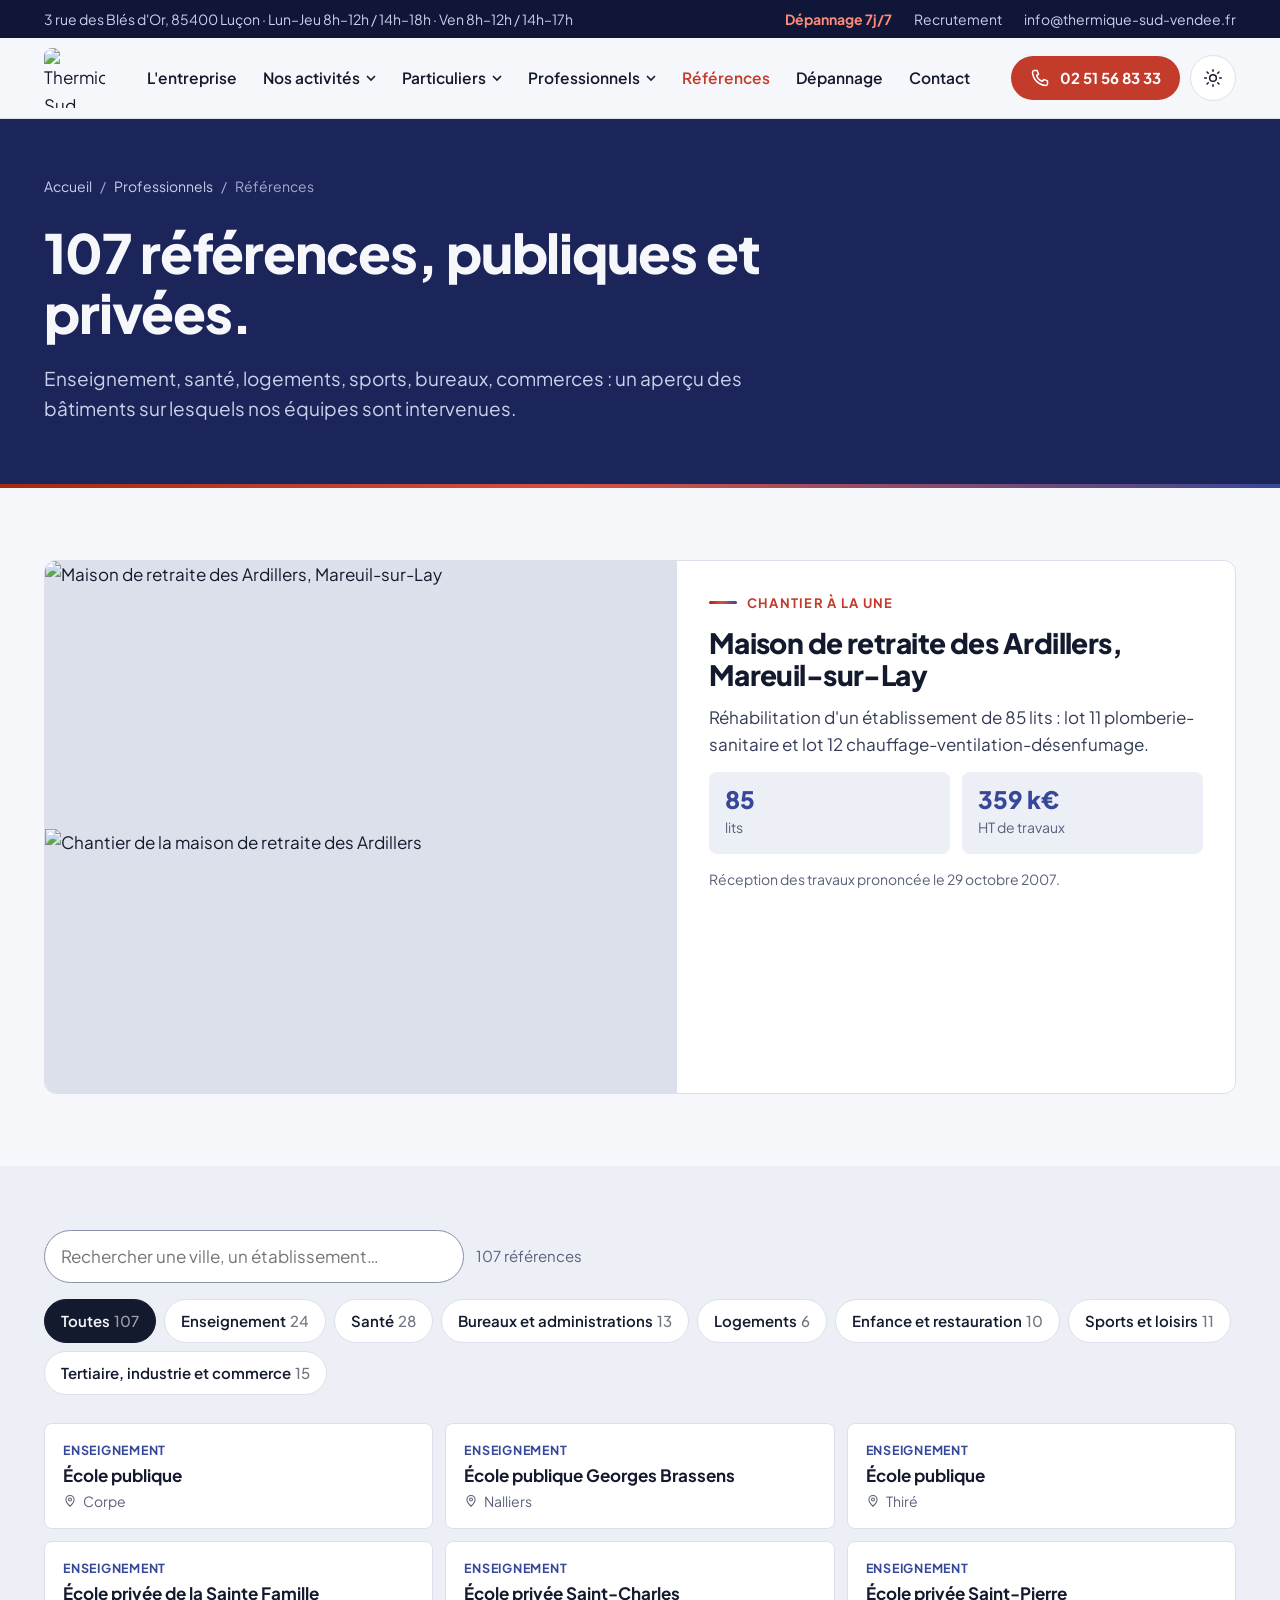
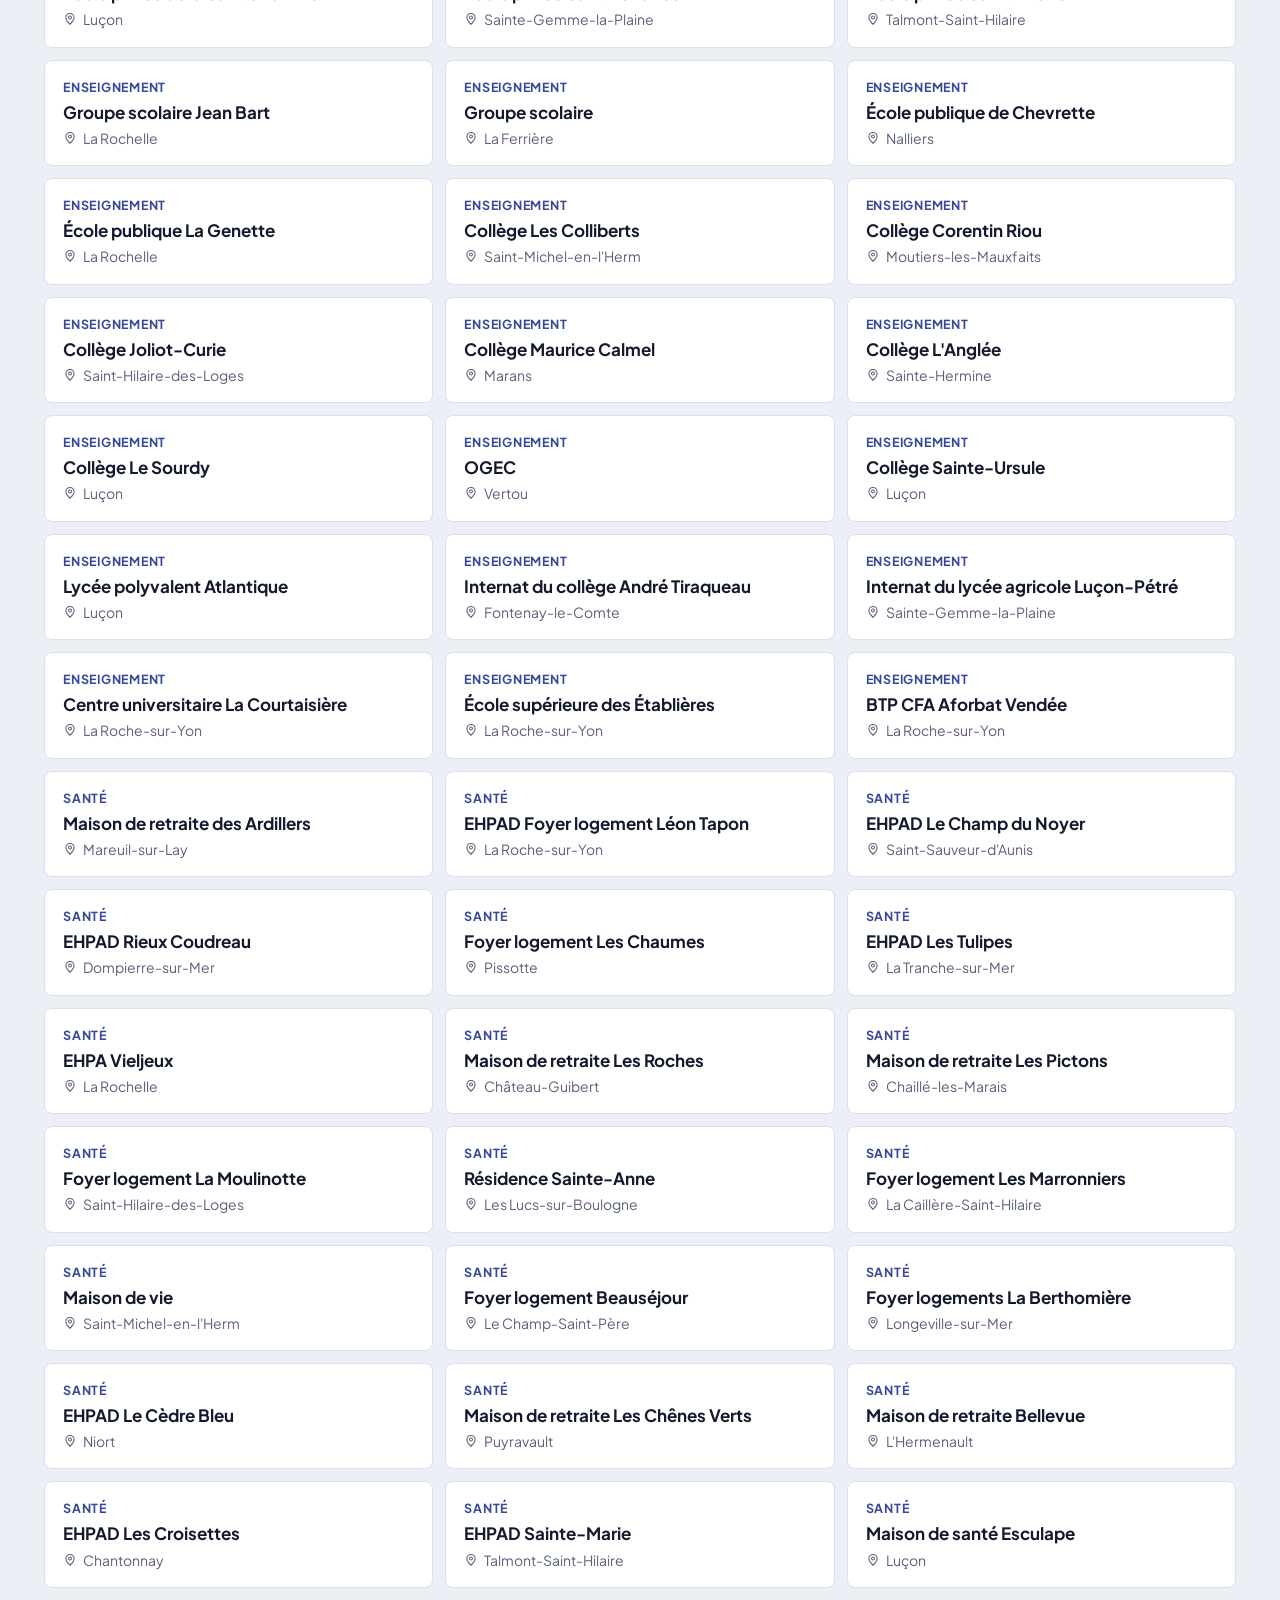
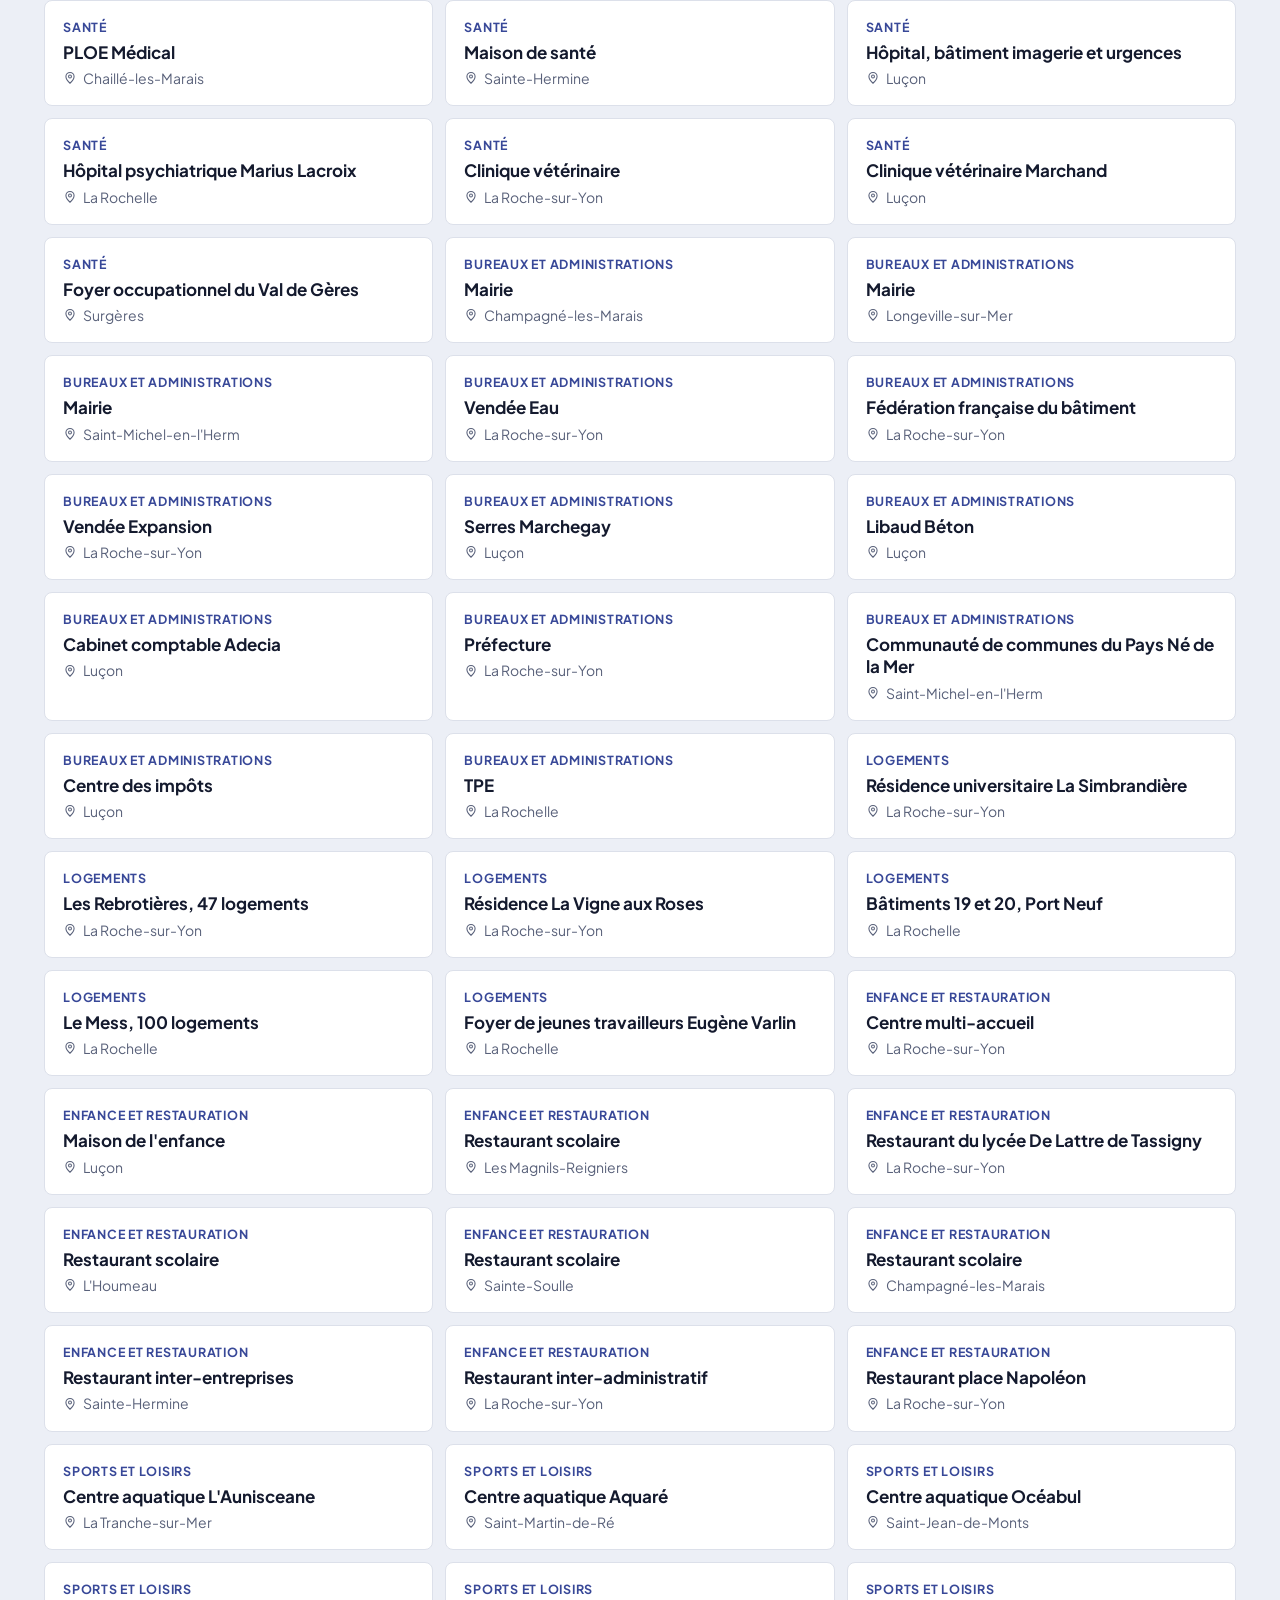
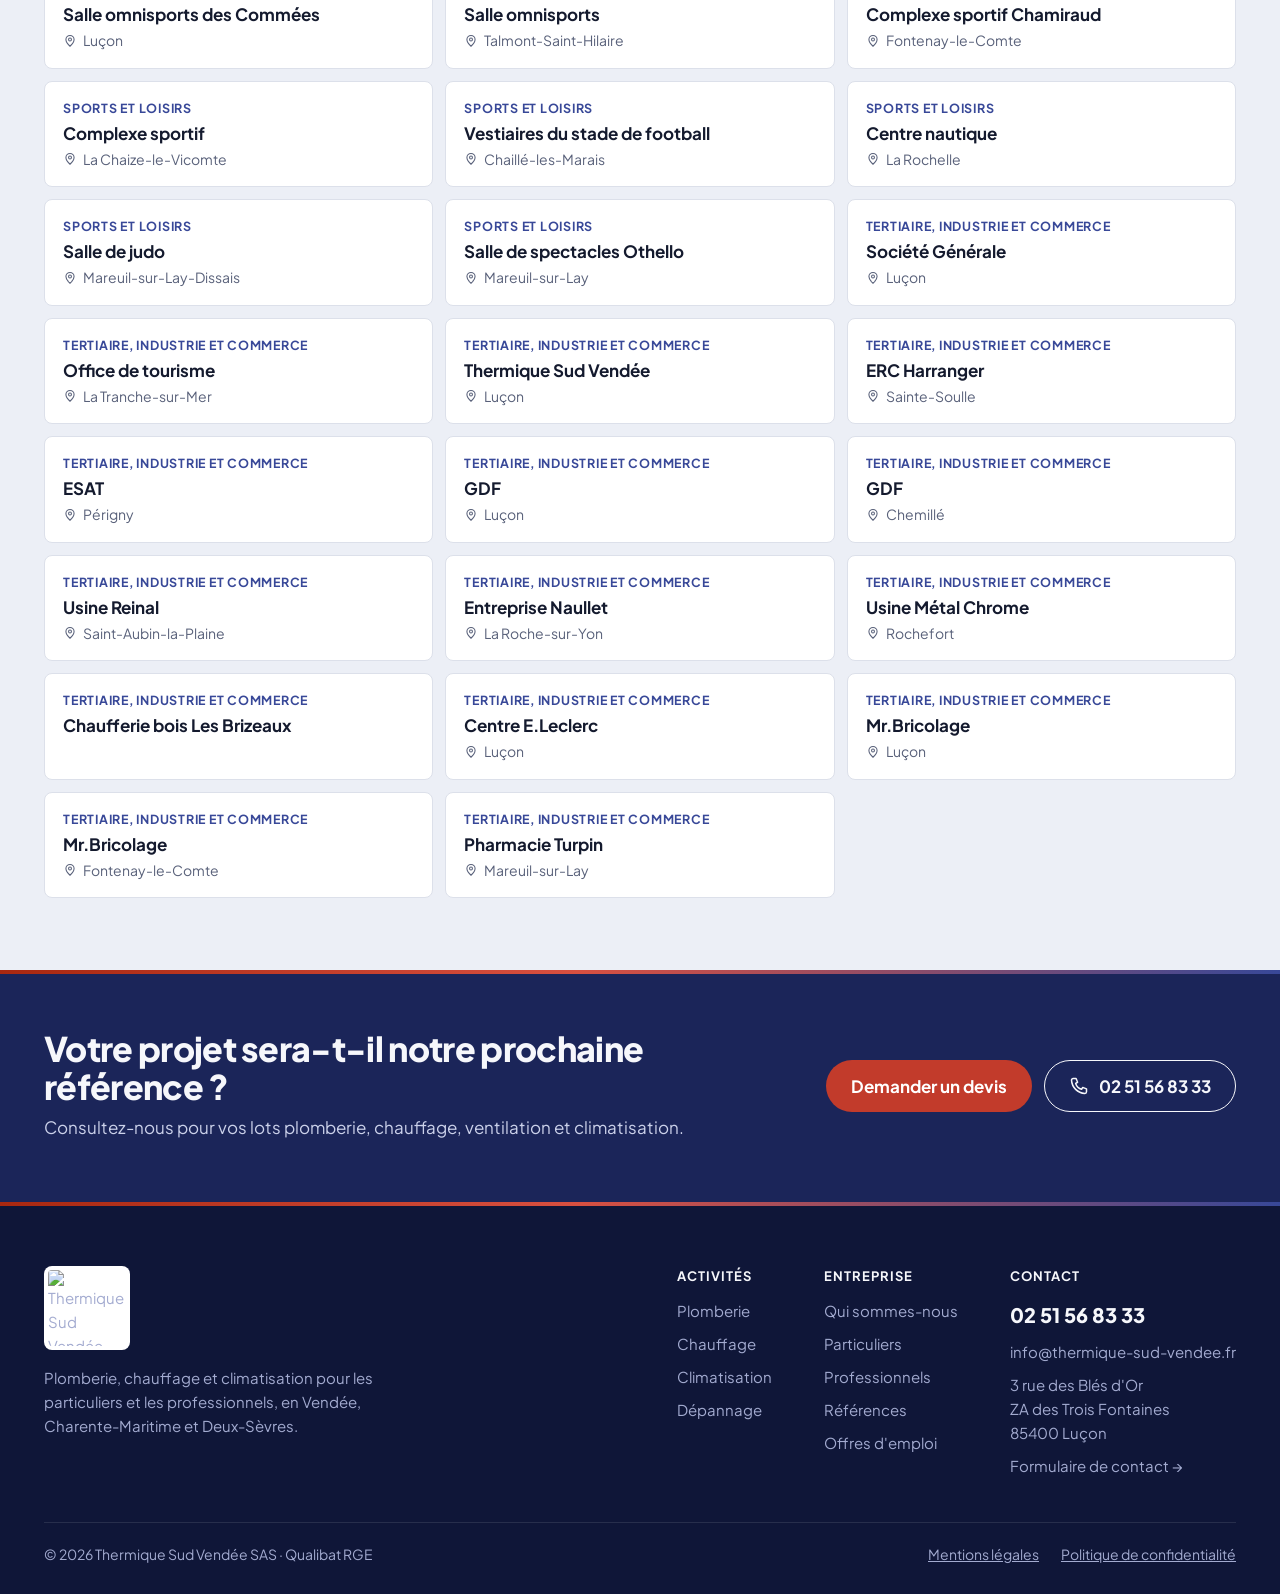
==== references.html @ 359ad55a "Site Thermique Sud Vendée : première version Co-Authored-By: Claude Opus 5.5 <noreply@anthropic.com>" ====
<!doctype html>
<html lang="fr">
<head>
<meta charset="utf-8">
<meta name="viewport" content="width=device-width, initial-scale=1">
<title>Nos références | Thermique Sud Vendée</title>
<meta name="description" content="107 références de Thermique Sud Vendée : écoles, EHPAD, centres aquatiques, logements, bureaux et commerces en Vendée et Charente-Maritime.">
<meta property="og:title" content="Nos références | Thermique Sud Vendée">
<meta property="og:description" content="107 références de Thermique Sud Vendée : écoles, EHPAD, centres aquatiques, logements, bureaux et commerces en Vendée et Charente-Maritime.">
<meta property="og:type" content="website">
<meta property="og:locale" content="fr_FR">
<meta property="og:image" content="https://www.thermique-sud-vendee.fr/fr/data/img_1430893564.jpg">
<meta name="theme-color" content="#1B2559">
<link rel="icon" href="https://www.thermique-sud-vendee.fr/fr/images/logo.png" type="image/png">
<script>(function(){var t;try{t=localStorage.getItem('tsv-theme');}catch(e){}if(!t)t=window.matchMedia&&matchMedia('(prefers-color-scheme: dark)').matches?'dark':'light';document.documentElement.setAttribute('data-theme',t);})();</script>
<link rel="preconnect" href="https://fonts.googleapis.com">
<link rel="preconnect" href="https://fonts.gstatic.com" crossorigin>
<link rel="stylesheet" href="https://fonts.googleapis.com/css2?family=Plus+Jakarta+Sans:wght@400;500;600;700;800&display=swap">
<link rel="stylesheet" href="assets/style.css">
<script type="application/ld+json">{"@context": "https://schema.org", "@type": "HVACBusiness", "name": "Thermique Sud Vendée", "telephone": "+33251568333", "email": "info@thermique-sud-vendee.fr", "address": {"@type": "PostalAddress", "streetAddress": "3 rue des Blés d'Or, ZA des Trois Fontaines", "postalCode": "85400", "addressLocality": "Luçon", "addressCountry": "FR"}, "geo": {"@type": "GeoCoordinates", "latitude": 46.4593949, "longitude": -1.1392832}, "openingHoursSpecification": [{"@type": "OpeningHoursSpecification", "dayOfWeek": ["Monday", "Tuesday", "Wednesday", "Thursday"], "opens": "08:00", "closes": "18:00"}, {"@type": "OpeningHoursSpecification", "dayOfWeek": "Friday", "opens": "08:00", "closes": "17:00"}], "areaServed": ["Vendée", "Charente-Maritime", "Deux-Sèvres"], "url": "https://www.thermique-sud-vendee.fr/"}</script>
</head>
<body>
<a class="skip" href="#contenu">Aller au contenu</a>
<div class="topbar"><div class="wrap">
  <div>3 rue des Blés d'Or, 85400 Luçon · Lun–Jeu 8h–12h / 14h–18h · Ven 8h–12h / 14h–17h</div>
  <div class="links"><a class="urgent" href="depannage.html">Dépannage 7j/7</a><a href="emploi.html">Recrutement</a><a href="mailto:info@thermique-sud-vendee.fr">info@thermique-sud-vendee.fr</a></div>
</div></div>
<header class="header"><div class="wrap">
  <a class="brand" href="index.html" aria-label="Thermique Sud Vendée, accueil"><img class="brand-logo" src="https://www.thermique-sud-vendee.fr/fr/images/logo.png" alt="Thermique Sud Vendée" width="167" height="163"></a>
  <nav class="nav" id="nav" aria-label="Navigation principale"><a href="entreprise.html">L'entreprise</a><div class="dd"><a href="plomberie.html">Nos activités <svg width="10" height="10" viewBox="0 0 10 10" aria-hidden="true"><path d="M1 3l4 4 4-4" fill="none" stroke="currentColor" stroke-width="1.6"/></svg></a><div class="dd-menu"><a class="dd-title" href="plomberie.html">Plomberie</a><a class="dd-sub" href="plomberie.html#sanitaires">Sanitaires</a><a class="dd-sub" href="plomberie.html#eau-chaude">Eau chaude</a><a class="dd-sub" href="plomberie.html#canalisations">Canalisations</a><a class="dd-sub" href="plomberie.html#air-comprime">Air comprimé</a><a class="dd-sub" href="plomberie.html#capteurs-solaires">Capteurs solaires</a><a class="dd-title" href="chauffage.html">Chauffage</a><a class="dd-sub" href="chauffage.html#chaudiere">Chaudière</a><a class="dd-sub" href="chauffage.html#pompe-a-chaleur">Pompe à chaleur</a><a class="dd-sub" href="chauffage.html#geothermie">Géothermie</a><a class="dd-sub" href="chauffage.html#radiateur">Radiateurs</a><a class="dd-sub" href="chauffage.html#plancher-chauffant">Plancher chauffant</a><a class="dd-sub" href="chauffage.html#tube-radiant">Tube radiant</a><a class="dd-sub" href="chauffage.html#ventilation">Ventilation</a><a class="dd-title" href="climatisation.html">Climatisation</a><a class="dd-sub" href="climatisation.html#maison">Maison particulière</a><a class="dd-sub" href="climatisation.html#bureaux">Bureaux</a><a class="dd-sub" href="climatisation.html#commerces">Locaux commerciaux</a></div></div><div class="dd"><a href="particuliers.html">Particuliers <svg width="10" height="10" viewBox="0 0 10 10" aria-hidden="true"><path d="M1 3l4 4 4-4" fill="none" stroke="currentColor" stroke-width="1.6"/></svg></a><div class="dd-menu"><a href="particuliers.html#contrat">Contrat d&#x27;entretien</a><a href="particuliers.html#formules">Nos formules</a><a href="particuliers.html#astreinte">Astreinte 7j/7</a><a href="particuliers.html#demande">Calculer mon contrat</a></div></div><div class="dd"><a href="professionnels.html">Professionnels <svg width="10" height="10" viewBox="0 0 10 10" aria-hidden="true"><path d="M1 3l4 4 4-4" fill="none" stroke="currentColor" stroke-width="1.6"/></svg></a><div class="dd-menu"><a href="professionnels.html#bureau-etudes">Bureau d&#x27;études</a><a href="professionnels.html#marches">Marchés publics et privés</a><a href="professionnels.html#appels-offres">Appels d&#x27;offres</a><a href="references.html">Nos références</a></div></div><a href="references.html" aria-current="page">Références</a><a href="depannage.html">Dépannage</a><a href="contact.html">Contact</a></nav>
  <div class="header-cta">
    <a class="btn btn-red btn-sm" href="tel:+33251568333" aria-label="Appeler le 02 51 56 83 33"><svg viewBox="0 0 24 24" fill="none" stroke="currentColor" stroke-width="1.8" stroke-linecap="round" stroke-linejoin="round" aria-hidden="true"><path d="M5 3h3.5l1.8 4.5-2.3 1.4a11 11 0 0 0 7.1 7.1l1.4-2.3L21 15.5V19a2 2 0 0 1-2 2A17 17 0 0 1 3 5a2 2 0 0 1 2-2z"/></svg><span class="btn-label">02 51 56 83 33</span></a>
    <button class="icon-btn theme-toggle" type="button" aria-label="Activer le mode sombre" aria-pressed="false" title="Mode clair / sombre"><svg viewBox="0 0 24 24" fill="none" stroke="currentColor" stroke-width="1.8" stroke-linecap="round" stroke-linejoin="round" aria-hidden="true" class="sun"><circle cx="12" cy="12" r="4"/><path d="M12 2v2M12 20v2M4.9 4.9l1.4 1.4M17.7 17.7l1.4 1.4M2 12h2M20 12h2M4.9 19.1l1.4-1.4M17.7 6.3l1.4-1.4"/></svg><svg viewBox="0 0 24 24" fill="none" stroke="currentColor" stroke-width="1.8" stroke-linecap="round" stroke-linejoin="round" aria-hidden="true" class="moon"><path d="M21 12.8A9 9 0 1 1 11.2 3a7 7 0 0 0 9.8 9.8z"/></svg></button>
    <button class="icon-btn burger" type="button" aria-label="Ouvrir le menu" aria-expanded="false" aria-controls="nav"><svg viewBox="0 0 24 24" fill="none" stroke="currentColor" stroke-width="1.8" stroke-linecap="round" stroke-linejoin="round" aria-hidden="true"><path d="M3 6h18M3 12h18M3 18h18"/></svg></button>
  </div>
</div></header>
<main id="contenu">
<section class="dark page-hero"><div class="wrap">
  <nav class="crumbs" aria-label="Fil d'Ariane"><a href="index.html">Accueil</a><span>/</span><a href="professionnels.html">Professionnels</a><span>/</span><span aria-current="page">Références</span></nav>
  <h1>107 références, publiques et privées.</h1><p class="lead">Enseignement, santé, logements, sports, bureaux, commerces : un aperçu des bâtiments sur lesquels nos équipes sont intervenues.</p>
</div></section>
<section class="section-sm"><div class="wrap">
  <article class="case reveal">
    <div class="case-img"><img src="https://www.thermique-sud-vendee.fr/data/img_1433161890.jpg" alt="Maison de retraite des Ardillers, Mareuil-sur-Lay" loading="lazy" width="620" height="264"><img src="https://www.thermique-sud-vendee.fr/data/img_1431346782.jpg" alt="Chantier de la maison de retraite des Ardillers" loading="lazy" width="620" height="264"></div>
    <div class="case-body">
      <span class="eyebrow">Chantier à la une</span>
      <h2 style="font-size:28px;font-weight:800">Maison de retraite des Ardillers, Mareuil-sur-Lay</h2>
      <p style="color:var(--ink-2)">Réhabilitation d'un établissement de 85 lits : lot 11 plomberie-sanitaire et lot 12 chauffage-ventilation-désenfumage.</p>
      <div class="kv"><div><b>85</b><span>lits</span></div><div><b>359 k€</b><span>HT de travaux</span></div></div>
      <p class="note">Réception des travaux prononcée le 29 octobre 2007.</p>
    </div>
  </article>
</div></section>
<section class="section-sm alt" style="padding-top:64px"><div class="wrap">
  <div class="ref-search"><label for="ref-q" class="sr-only" style="position:absolute;left:-9999px">Rechercher une référence</label><input id="ref-q" type="search" placeholder="Rechercher une ville, un établissement…"><span class="ref-count" id="ref-count" role="status">107 références</span></div>
  <div class="filters" role="group" aria-label="Filtrer par catégorie"><button type="button" data-cat="all" aria-pressed="true">Toutes<span>107</span></button><button type="button" data-cat="enseignement" aria-pressed="false">Enseignement<span>24</span></button><button type="button" data-cat="santé" aria-pressed="false">Santé<span>28</span></button><button type="button" data-cat="bureaux-et-administrations" aria-pressed="false">Bureaux et administrations<span>13</span></button><button type="button" data-cat="logements" aria-pressed="false">Logements<span>6</span></button><button type="button" data-cat="enfance-et-restauration" aria-pressed="false">Enfance et restauration<span>10</span></button><button type="button" data-cat="sports-et-loisirs" aria-pressed="false">Sports et loisirs<span>11</span></button><button type="button" data-cat="tertiaire--industrie-et-commerce" aria-pressed="false">Tertiaire, industrie et commerce<span>15</span></button></div>
  <div class="refs"><div class="ref" data-cat="enseignement"><em>Enseignement</em><b>École publique</b><span><svg viewBox="0 0 24 24" fill="none" stroke="currentColor" stroke-width="1.8" stroke-linecap="round" stroke-linejoin="round" aria-hidden="true"><path d="M12 21s-7-6.2-7-11.5a7 7 0 0 1 14 0C19 14.8 12 21 12 21z"/><circle cx="12" cy="9.5" r="2.5"/></svg>Corpe</span></div><div class="ref" data-cat="enseignement"><em>Enseignement</em><b>École publique Georges Brassens</b><span><svg viewBox="0 0 24 24" fill="none" stroke="currentColor" stroke-width="1.8" stroke-linecap="round" stroke-linejoin="round" aria-hidden="true"><path d="M12 21s-7-6.2-7-11.5a7 7 0 0 1 14 0C19 14.8 12 21 12 21z"/><circle cx="12" cy="9.5" r="2.5"/></svg>Nalliers</span></div><div class="ref" data-cat="enseignement"><em>Enseignement</em><b>École publique</b><span><svg viewBox="0 0 24 24" fill="none" stroke="currentColor" stroke-width="1.8" stroke-linecap="round" stroke-linejoin="round" aria-hidden="true"><path d="M12 21s-7-6.2-7-11.5a7 7 0 0 1 14 0C19 14.8 12 21 12 21z"/><circle cx="12" cy="9.5" r="2.5"/></svg>Thiré</span></div><div class="ref" data-cat="enseignement"><em>Enseignement</em><b>École privée de la Sainte Famille</b><span><svg viewBox="0 0 24 24" fill="none" stroke="currentColor" stroke-width="1.8" stroke-linecap="round" stroke-linejoin="round" aria-hidden="true"><path d="M12 21s-7-6.2-7-11.5a7 7 0 0 1 14 0C19 14.8 12 21 12 21z"/><circle cx="12" cy="9.5" r="2.5"/></svg>Luçon</span></div><div class="ref" data-cat="enseignement"><em>Enseignement</em><b>École privée Saint-Charles</b><span><svg viewBox="0 0 24 24" fill="none" stroke="currentColor" stroke-width="1.8" stroke-linecap="round" stroke-linejoin="round" aria-hidden="true"><path d="M12 21s-7-6.2-7-11.5a7 7 0 0 1 14 0C19 14.8 12 21 12 21z"/><circle cx="12" cy="9.5" r="2.5"/></svg>Sainte-Gemme-la-Plaine</span></div><div class="ref" data-cat="enseignement"><em>Enseignement</em><b>École privée Saint-Pierre</b><span><svg viewBox="0 0 24 24" fill="none" stroke="currentColor" stroke-width="1.8" stroke-linecap="round" stroke-linejoin="round" aria-hidden="true"><path d="M12 21s-7-6.2-7-11.5a7 7 0 0 1 14 0C19 14.8 12 21 12 21z"/><circle cx="12" cy="9.5" r="2.5"/></svg>Talmont-Saint-Hilaire</span></div><div class="ref" data-cat="enseignement"><em>Enseignement</em><b>Groupe scolaire Jean Bart</b><span><svg viewBox="0 0 24 24" fill="none" stroke="currentColor" stroke-width="1.8" stroke-linecap="round" stroke-linejoin="round" aria-hidden="true"><path d="M12 21s-7-6.2-7-11.5a7 7 0 0 1 14 0C19 14.8 12 21 12 21z"/><circle cx="12" cy="9.5" r="2.5"/></svg>La Rochelle</span></div><div class="ref" data-cat="enseignement"><em>Enseignement</em><b>Groupe scolaire</b><span><svg viewBox="0 0 24 24" fill="none" stroke="currentColor" stroke-width="1.8" stroke-linecap="round" stroke-linejoin="round" aria-hidden="true"><path d="M12 21s-7-6.2-7-11.5a7 7 0 0 1 14 0C19 14.8 12 21 12 21z"/><circle cx="12" cy="9.5" r="2.5"/></svg>La Ferrière</span></div><div class="ref" data-cat="enseignement"><em>Enseignement</em><b>École publique de Chevrette</b><span><svg viewBox="0 0 24 24" fill="none" stroke="currentColor" stroke-width="1.8" stroke-linecap="round" stroke-linejoin="round" aria-hidden="true"><path d="M12 21s-7-6.2-7-11.5a7 7 0 0 1 14 0C19 14.8 12 21 12 21z"/><circle cx="12" cy="9.5" r="2.5"/></svg>Nalliers</span></div><div class="ref" data-cat="enseignement"><em>Enseignement</em><b>École publique La Genette</b><span><svg viewBox="0 0 24 24" fill="none" stroke="currentColor" stroke-width="1.8" stroke-linecap="round" stroke-linejoin="round" aria-hidden="true"><path d="M12 21s-7-6.2-7-11.5a7 7 0 0 1 14 0C19 14.8 12 21 12 21z"/><circle cx="12" cy="9.5" r="2.5"/></svg>La Rochelle</span></div><div class="ref" data-cat="enseignement"><em>Enseignement</em><b>Collège Les Colliberts</b><span><svg viewBox="0 0 24 24" fill="none" stroke="currentColor" stroke-width="1.8" stroke-linecap="round" stroke-linejoin="round" aria-hidden="true"><path d="M12 21s-7-6.2-7-11.5a7 7 0 0 1 14 0C19 14.8 12 21 12 21z"/><circle cx="12" cy="9.5" r="2.5"/></svg>Saint-Michel-en-l&#x27;Herm</span></div><div class="ref" data-cat="enseignement"><em>Enseignement</em><b>Collège Corentin Riou</b><span><svg viewBox="0 0 24 24" fill="none" stroke="currentColor" stroke-width="1.8" stroke-linecap="round" stroke-linejoin="round" aria-hidden="true"><path d="M12 21s-7-6.2-7-11.5a7 7 0 0 1 14 0C19 14.8 12 21 12 21z"/><circle cx="12" cy="9.5" r="2.5"/></svg>Moutiers-les-Mauxfaits</span></div><div class="ref" data-cat="enseignement"><em>Enseignement</em><b>Collège Joliot-Curie</b><span><svg viewBox="0 0 24 24" fill="none" stroke="currentColor" stroke-width="1.8" stroke-linecap="round" stroke-linejoin="round" aria-hidden="true"><path d="M12 21s-7-6.2-7-11.5a7 7 0 0 1 14 0C19 14.8 12 21 12 21z"/><circle cx="12" cy="9.5" r="2.5"/></svg>Saint-Hilaire-des-Loges</span></div><div class="ref" data-cat="enseignement"><em>Enseignement</em><b>Collège Maurice Calmel</b><span><svg viewBox="0 0 24 24" fill="none" stroke="currentColor" stroke-width="1.8" stroke-linecap="round" stroke-linejoin="round" aria-hidden="true"><path d="M12 21s-7-6.2-7-11.5a7 7 0 0 1 14 0C19 14.8 12 21 12 21z"/><circle cx="12" cy="9.5" r="2.5"/></svg>Marans</span></div><div class="ref" data-cat="enseignement"><em>Enseignement</em><b>Collège L&#x27;Anglée</b><span><svg viewBox="0 0 24 24" fill="none" stroke="currentColor" stroke-width="1.8" stroke-linecap="round" stroke-linejoin="round" aria-hidden="true"><path d="M12 21s-7-6.2-7-11.5a7 7 0 0 1 14 0C19 14.8 12 21 12 21z"/><circle cx="12" cy="9.5" r="2.5"/></svg>Sainte-Hermine</span></div><div class="ref" data-cat="enseignement"><em>Enseignement</em><b>Collège Le Sourdy</b><span><svg viewBox="0 0 24 24" fill="none" stroke="currentColor" stroke-width="1.8" stroke-linecap="round" stroke-linejoin="round" aria-hidden="true"><path d="M12 21s-7-6.2-7-11.5a7 7 0 0 1 14 0C19 14.8 12 21 12 21z"/><circle cx="12" cy="9.5" r="2.5"/></svg>Luçon</span></div><div class="ref" data-cat="enseignement"><em>Enseignement</em><b>OGEC</b><span><svg viewBox="0 0 24 24" fill="none" stroke="currentColor" stroke-width="1.8" stroke-linecap="round" stroke-linejoin="round" aria-hidden="true"><path d="M12 21s-7-6.2-7-11.5a7 7 0 0 1 14 0C19 14.8 12 21 12 21z"/><circle cx="12" cy="9.5" r="2.5"/></svg>Vertou</span></div><div class="ref" data-cat="enseignement"><em>Enseignement</em><b>Collège Sainte-Ursule</b><span><svg viewBox="0 0 24 24" fill="none" stroke="currentColor" stroke-width="1.8" stroke-linecap="round" stroke-linejoin="round" aria-hidden="true"><path d="M12 21s-7-6.2-7-11.5a7 7 0 0 1 14 0C19 14.8 12 21 12 21z"/><circle cx="12" cy="9.5" r="2.5"/></svg>Luçon</span></div><div class="ref" data-cat="enseignement"><em>Enseignement</em><b>Lycée polyvalent Atlantique</b><span><svg viewBox="0 0 24 24" fill="none" stroke="currentColor" stroke-width="1.8" stroke-linecap="round" stroke-linejoin="round" aria-hidden="true"><path d="M12 21s-7-6.2-7-11.5a7 7 0 0 1 14 0C19 14.8 12 21 12 21z"/><circle cx="12" cy="9.5" r="2.5"/></svg>Luçon</span></div><div class="ref" data-cat="enseignement"><em>Enseignement</em><b>Internat du collège André Tiraqueau</b><span><svg viewBox="0 0 24 24" fill="none" stroke="currentColor" stroke-width="1.8" stroke-linecap="round" stroke-linejoin="round" aria-hidden="true"><path d="M12 21s-7-6.2-7-11.5a7 7 0 0 1 14 0C19 14.8 12 21 12 21z"/><circle cx="12" cy="9.5" r="2.5"/></svg>Fontenay-le-Comte</span></div><div class="ref" data-cat="enseignement"><em>Enseignement</em><b>Internat du lycée agricole Luçon-Pétré</b><span><svg viewBox="0 0 24 24" fill="none" stroke="currentColor" stroke-width="1.8" stroke-linecap="round" stroke-linejoin="round" aria-hidden="true"><path d="M12 21s-7-6.2-7-11.5a7 7 0 0 1 14 0C19 14.8 12 21 12 21z"/><circle cx="12" cy="9.5" r="2.5"/></svg>Sainte-Gemme-la-Plaine</span></div><div class="ref" data-cat="enseignement"><em>Enseignement</em><b>Centre universitaire La Courtaisière</b><span><svg viewBox="0 0 24 24" fill="none" stroke="currentColor" stroke-width="1.8" stroke-linecap="round" stroke-linejoin="round" aria-hidden="true"><path d="M12 21s-7-6.2-7-11.5a7 7 0 0 1 14 0C19 14.8 12 21 12 21z"/><circle cx="12" cy="9.5" r="2.5"/></svg>La Roche-sur-Yon</span></div><div class="ref" data-cat="enseignement"><em>Enseignement</em><b>École supérieure des Établières</b><span><svg viewBox="0 0 24 24" fill="none" stroke="currentColor" stroke-width="1.8" stroke-linecap="round" stroke-linejoin="round" aria-hidden="true"><path d="M12 21s-7-6.2-7-11.5a7 7 0 0 1 14 0C19 14.8 12 21 12 21z"/><circle cx="12" cy="9.5" r="2.5"/></svg>La Roche-sur-Yon</span></div><div class="ref" data-cat="enseignement"><em>Enseignement</em><b>BTP CFA Aforbat Vendée</b><span><svg viewBox="0 0 24 24" fill="none" stroke="currentColor" stroke-width="1.8" stroke-linecap="round" stroke-linejoin="round" aria-hidden="true"><path d="M12 21s-7-6.2-7-11.5a7 7 0 0 1 14 0C19 14.8 12 21 12 21z"/><circle cx="12" cy="9.5" r="2.5"/></svg>La Roche-sur-Yon</span></div><div class="ref" data-cat="santé"><em>Santé</em><b>Maison de retraite des Ardillers</b><span><svg viewBox="0 0 24 24" fill="none" stroke="currentColor" stroke-width="1.8" stroke-linecap="round" stroke-linejoin="round" aria-hidden="true"><path d="M12 21s-7-6.2-7-11.5a7 7 0 0 1 14 0C19 14.8 12 21 12 21z"/><circle cx="12" cy="9.5" r="2.5"/></svg>Mareuil-sur-Lay</span></div><div class="ref" data-cat="santé"><em>Santé</em><b>EHPAD Foyer logement Léon Tapon</b><span><svg viewBox="0 0 24 24" fill="none" stroke="currentColor" stroke-width="1.8" stroke-linecap="round" stroke-linejoin="round" aria-hidden="true"><path d="M12 21s-7-6.2-7-11.5a7 7 0 0 1 14 0C19 14.8 12 21 12 21z"/><circle cx="12" cy="9.5" r="2.5"/></svg>La Roche-sur-Yon</span></div><div class="ref" data-cat="santé"><em>Santé</em><b>EHPAD Le Champ du Noyer</b><span><svg viewBox="0 0 24 24" fill="none" stroke="currentColor" stroke-width="1.8" stroke-linecap="round" stroke-linejoin="round" aria-hidden="true"><path d="M12 21s-7-6.2-7-11.5a7 7 0 0 1 14 0C19 14.8 12 21 12 21z"/><circle cx="12" cy="9.5" r="2.5"/></svg>Saint-Sauveur-d&#x27;Aunis</span></div><div class="ref" data-cat="santé"><em>Santé</em><b>EHPAD Rieux Coudreau</b><span><svg viewBox="0 0 24 24" fill="none" stroke="currentColor" stroke-width="1.8" stroke-linecap="round" stroke-linejoin="round" aria-hidden="true"><path d="M12 21s-7-6.2-7-11.5a7 7 0 0 1 14 0C19 14.8 12 21 12 21z"/><circle cx="12" cy="9.5" r="2.5"/></svg>Dompierre-sur-Mer</span></div><div class="ref" data-cat="santé"><em>Santé</em><b>Foyer logement Les Chaumes</b><span><svg viewBox="0 0 24 24" fill="none" stroke="currentColor" stroke-width="1.8" stroke-linecap="round" stroke-linejoin="round" aria-hidden="true"><path d="M12 21s-7-6.2-7-11.5a7 7 0 0 1 14 0C19 14.8 12 21 12 21z"/><circle cx="12" cy="9.5" r="2.5"/></svg>Pissotte</span></div><div class="ref" data-cat="santé"><em>Santé</em><b>EHPAD Les Tulipes</b><span><svg viewBox="0 0 24 24" fill="none" stroke="currentColor" stroke-width="1.8" stroke-linecap="round" stroke-linejoin="round" aria-hidden="true"><path d="M12 21s-7-6.2-7-11.5a7 7 0 0 1 14 0C19 14.8 12 21 12 21z"/><circle cx="12" cy="9.5" r="2.5"/></svg>La Tranche-sur-Mer</span></div><div class="ref" data-cat="santé"><em>Santé</em><b>EHPA Vieljeux</b><span><svg viewBox="0 0 24 24" fill="none" stroke="currentColor" stroke-width="1.8" stroke-linecap="round" stroke-linejoin="round" aria-hidden="true"><path d="M12 21s-7-6.2-7-11.5a7 7 0 0 1 14 0C19 14.8 12 21 12 21z"/><circle cx="12" cy="9.5" r="2.5"/></svg>La Rochelle</span></div><div class="ref" data-cat="santé"><em>Santé</em><b>Maison de retraite Les Roches</b><span><svg viewBox="0 0 24 24" fill="none" stroke="currentColor" stroke-width="1.8" stroke-linecap="round" stroke-linejoin="round" aria-hidden="true"><path d="M12 21s-7-6.2-7-11.5a7 7 0 0 1 14 0C19 14.8 12 21 12 21z"/><circle cx="12" cy="9.5" r="2.5"/></svg>Château-Guibert</span></div><div class="ref" data-cat="santé"><em>Santé</em><b>Maison de retraite Les Pictons</b><span><svg viewBox="0 0 24 24" fill="none" stroke="currentColor" stroke-width="1.8" stroke-linecap="round" stroke-linejoin="round" aria-hidden="true"><path d="M12 21s-7-6.2-7-11.5a7 7 0 0 1 14 0C19 14.8 12 21 12 21z"/><circle cx="12" cy="9.5" r="2.5"/></svg>Chaillé-les-Marais</span></div><div class="ref" data-cat="santé"><em>Santé</em><b>Foyer logement La Moulinotte</b><span><svg viewBox="0 0 24 24" fill="none" stroke="currentColor" stroke-width="1.8" stroke-linecap="round" stroke-linejoin="round" aria-hidden="true"><path d="M12 21s-7-6.2-7-11.5a7 7 0 0 1 14 0C19 14.8 12 21 12 21z"/><circle cx="12" cy="9.5" r="2.5"/></svg>Saint-Hilaire-des-Loges</span></div><div class="ref" data-cat="santé"><em>Santé</em><b>Résidence Sainte-Anne</b><span><svg viewBox="0 0 24 24" fill="none" stroke="currentColor" stroke-width="1.8" stroke-linecap="round" stroke-linejoin="round" aria-hidden="true"><path d="M12 21s-7-6.2-7-11.5a7 7 0 0 1 14 0C19 14.8 12 21 12 21z"/><circle cx="12" cy="9.5" r="2.5"/></svg>Les Lucs-sur-Boulogne</span></div><div class="ref" data-cat="santé"><em>Santé</em><b>Foyer logement Les Marronniers</b><span><svg viewBox="0 0 24 24" fill="none" stroke="currentColor" stroke-width="1.8" stroke-linecap="round" stroke-linejoin="round" aria-hidden="true"><path d="M12 21s-7-6.2-7-11.5a7 7 0 0 1 14 0C19 14.8 12 21 12 21z"/><circle cx="12" cy="9.5" r="2.5"/></svg>La Caillère-Saint-Hilaire</span></div><div class="ref" data-cat="santé"><em>Santé</em><b>Maison de vie</b><span><svg viewBox="0 0 24 24" fill="none" stroke="currentColor" stroke-width="1.8" stroke-linecap="round" stroke-linejoin="round" aria-hidden="true"><path d="M12 21s-7-6.2-7-11.5a7 7 0 0 1 14 0C19 14.8 12 21 12 21z"/><circle cx="12" cy="9.5" r="2.5"/></svg>Saint-Michel-en-l&#x27;Herm</span></div><div class="ref" data-cat="santé"><em>Santé</em><b>Foyer logement Beauséjour</b><span><svg viewBox="0 0 24 24" fill="none" stroke="currentColor" stroke-width="1.8" stroke-linecap="round" stroke-linejoin="round" aria-hidden="true"><path d="M12 21s-7-6.2-7-11.5a7 7 0 0 1 14 0C19 14.8 12 21 12 21z"/><circle cx="12" cy="9.5" r="2.5"/></svg>Le Champ-Saint-Père</span></div><div class="ref" data-cat="santé"><em>Santé</em><b>Foyer logements La Berthomière</b><span><svg viewBox="0 0 24 24" fill="none" stroke="currentColor" stroke-width="1.8" stroke-linecap="round" stroke-linejoin="round" aria-hidden="true"><path d="M12 21s-7-6.2-7-11.5a7 7 0 0 1 14 0C19 14.8 12 21 12 21z"/><circle cx="12" cy="9.5" r="2.5"/></svg>Longeville-sur-Mer</span></div><div class="ref" data-cat="santé"><em>Santé</em><b>EHPAD Le Cèdre Bleu</b><span><svg viewBox="0 0 24 24" fill="none" stroke="currentColor" stroke-width="1.8" stroke-linecap="round" stroke-linejoin="round" aria-hidden="true"><path d="M12 21s-7-6.2-7-11.5a7 7 0 0 1 14 0C19 14.8 12 21 12 21z"/><circle cx="12" cy="9.5" r="2.5"/></svg>Niort</span></div><div class="ref" data-cat="santé"><em>Santé</em><b>Maison de retraite Les Chênes Verts</b><span><svg viewBox="0 0 24 24" fill="none" stroke="currentColor" stroke-width="1.8" stroke-linecap="round" stroke-linejoin="round" aria-hidden="true"><path d="M12 21s-7-6.2-7-11.5a7 7 0 0 1 14 0C19 14.8 12 21 12 21z"/><circle cx="12" cy="9.5" r="2.5"/></svg>Puyravault</span></div><div class="ref" data-cat="santé"><em>Santé</em><b>Maison de retraite Bellevue</b><span><svg viewBox="0 0 24 24" fill="none" stroke="currentColor" stroke-width="1.8" stroke-linecap="round" stroke-linejoin="round" aria-hidden="true"><path d="M12 21s-7-6.2-7-11.5a7 7 0 0 1 14 0C19 14.8 12 21 12 21z"/><circle cx="12" cy="9.5" r="2.5"/></svg>L&#x27;Hermenault</span></div><div class="ref" data-cat="santé"><em>Santé</em><b>EHPAD Les Croisettes</b><span><svg viewBox="0 0 24 24" fill="none" stroke="currentColor" stroke-width="1.8" stroke-linecap="round" stroke-linejoin="round" aria-hidden="true"><path d="M12 21s-7-6.2-7-11.5a7 7 0 0 1 14 0C19 14.8 12 21 12 21z"/><circle cx="12" cy="9.5" r="2.5"/></svg>Chantonnay</span></div><div class="ref" data-cat="santé"><em>Santé</em><b>EHPAD Sainte-Marie</b><span><svg viewBox="0 0 24 24" fill="none" stroke="currentColor" stroke-width="1.8" stroke-linecap="round" stroke-linejoin="round" aria-hidden="true"><path d="M12 21s-7-6.2-7-11.5a7 7 0 0 1 14 0C19 14.8 12 21 12 21z"/><circle cx="12" cy="9.5" r="2.5"/></svg>Talmont-Saint-Hilaire</span></div><div class="ref" data-cat="santé"><em>Santé</em><b>Maison de santé Esculape</b><span><svg viewBox="0 0 24 24" fill="none" stroke="currentColor" stroke-width="1.8" stroke-linecap="round" stroke-linejoin="round" aria-hidden="true"><path d="M12 21s-7-6.2-7-11.5a7 7 0 0 1 14 0C19 14.8 12 21 12 21z"/><circle cx="12" cy="9.5" r="2.5"/></svg>Luçon</span></div><div class="ref" data-cat="santé"><em>Santé</em><b>PLOE Médical</b><span><svg viewBox="0 0 24 24" fill="none" stroke="currentColor" stroke-width="1.8" stroke-linecap="round" stroke-linejoin="round" aria-hidden="true"><path d="M12 21s-7-6.2-7-11.5a7 7 0 0 1 14 0C19 14.8 12 21 12 21z"/><circle cx="12" cy="9.5" r="2.5"/></svg>Chaillé-les-Marais</span></div><div class="ref" data-cat="santé"><em>Santé</em><b>Maison de santé</b><span><svg viewBox="0 0 24 24" fill="none" stroke="currentColor" stroke-width="1.8" stroke-linecap="round" stroke-linejoin="round" aria-hidden="true"><path d="M12 21s-7-6.2-7-11.5a7 7 0 0 1 14 0C19 14.8 12 21 12 21z"/><circle cx="12" cy="9.5" r="2.5"/></svg>Sainte-Hermine</span></div><div class="ref" data-cat="santé"><em>Santé</em><b>Hôpital, bâtiment imagerie et urgences</b><span><svg viewBox="0 0 24 24" fill="none" stroke="currentColor" stroke-width="1.8" stroke-linecap="round" stroke-linejoin="round" aria-hidden="true"><path d="M12 21s-7-6.2-7-11.5a7 7 0 0 1 14 0C19 14.8 12 21 12 21z"/><circle cx="12" cy="9.5" r="2.5"/></svg>Luçon</span></div><div class="ref" data-cat="santé"><em>Santé</em><b>Hôpital psychiatrique Marius Lacroix</b><span><svg viewBox="0 0 24 24" fill="none" stroke="currentColor" stroke-width="1.8" stroke-linecap="round" stroke-linejoin="round" aria-hidden="true"><path d="M12 21s-7-6.2-7-11.5a7 7 0 0 1 14 0C19 14.8 12 21 12 21z"/><circle cx="12" cy="9.5" r="2.5"/></svg>La Rochelle</span></div><div class="ref" data-cat="santé"><em>Santé</em><b>Clinique vétérinaire</b><span><svg viewBox="0 0 24 24" fill="none" stroke="currentColor" stroke-width="1.8" stroke-linecap="round" stroke-linejoin="round" aria-hidden="true"><path d="M12 21s-7-6.2-7-11.5a7 7 0 0 1 14 0C19 14.8 12 21 12 21z"/><circle cx="12" cy="9.5" r="2.5"/></svg>La Roche-sur-Yon</span></div><div class="ref" data-cat="santé"><em>Santé</em><b>Clinique vétérinaire Marchand</b><span><svg viewBox="0 0 24 24" fill="none" stroke="currentColor" stroke-width="1.8" stroke-linecap="round" stroke-linejoin="round" aria-hidden="true"><path d="M12 21s-7-6.2-7-11.5a7 7 0 0 1 14 0C19 14.8 12 21 12 21z"/><circle cx="12" cy="9.5" r="2.5"/></svg>Luçon</span></div><div class="ref" data-cat="santé"><em>Santé</em><b>Foyer occupationnel du Val de Gères</b><span><svg viewBox="0 0 24 24" fill="none" stroke="currentColor" stroke-width="1.8" stroke-linecap="round" stroke-linejoin="round" aria-hidden="true"><path d="M12 21s-7-6.2-7-11.5a7 7 0 0 1 14 0C19 14.8 12 21 12 21z"/><circle cx="12" cy="9.5" r="2.5"/></svg>Surgères</span></div><div class="ref" data-cat="bureaux-et-administrations"><em>Bureaux et administrations</em><b>Mairie</b><span><svg viewBox="0 0 24 24" fill="none" stroke="currentColor" stroke-width="1.8" stroke-linecap="round" stroke-linejoin="round" aria-hidden="true"><path d="M12 21s-7-6.2-7-11.5a7 7 0 0 1 14 0C19 14.8 12 21 12 21z"/><circle cx="12" cy="9.5" r="2.5"/></svg>Champagné-les-Marais</span></div><div class="ref" data-cat="bureaux-et-administrations"><em>Bureaux et administrations</em><b>Mairie</b><span><svg viewBox="0 0 24 24" fill="none" stroke="currentColor" stroke-width="1.8" stroke-linecap="round" stroke-linejoin="round" aria-hidden="true"><path d="M12 21s-7-6.2-7-11.5a7 7 0 0 1 14 0C19 14.8 12 21 12 21z"/><circle cx="12" cy="9.5" r="2.5"/></svg>Longeville-sur-Mer</span></div><div class="ref" data-cat="bureaux-et-administrations"><em>Bureaux et administrations</em><b>Mairie</b><span><svg viewBox="0 0 24 24" fill="none" stroke="currentColor" stroke-width="1.8" stroke-linecap="round" stroke-linejoin="round" aria-hidden="true"><path d="M12 21s-7-6.2-7-11.5a7 7 0 0 1 14 0C19 14.8 12 21 12 21z"/><circle cx="12" cy="9.5" r="2.5"/></svg>Saint-Michel-en-l&#x27;Herm</span></div><div class="ref" data-cat="bureaux-et-administrations"><em>Bureaux et administrations</em><b>Vendée Eau</b><span><svg viewBox="0 0 24 24" fill="none" stroke="currentColor" stroke-width="1.8" stroke-linecap="round" stroke-linejoin="round" aria-hidden="true"><path d="M12 21s-7-6.2-7-11.5a7 7 0 0 1 14 0C19 14.8 12 21 12 21z"/><circle cx="12" cy="9.5" r="2.5"/></svg>La Roche-sur-Yon</span></div><div class="ref" data-cat="bureaux-et-administrations"><em>Bureaux et administrations</em><b>Fédération française du bâtiment</b><span><svg viewBox="0 0 24 24" fill="none" stroke="currentColor" stroke-width="1.8" stroke-linecap="round" stroke-linejoin="round" aria-hidden="true"><path d="M12 21s-7-6.2-7-11.5a7 7 0 0 1 14 0C19 14.8 12 21 12 21z"/><circle cx="12" cy="9.5" r="2.5"/></svg>La Roche-sur-Yon</span></div><div class="ref" data-cat="bureaux-et-administrations"><em>Bureaux et administrations</em><b>Vendée Expansion</b><span><svg viewBox="0 0 24 24" fill="none" stroke="currentColor" stroke-width="1.8" stroke-linecap="round" stroke-linejoin="round" aria-hidden="true"><path d="M12 21s-7-6.2-7-11.5a7 7 0 0 1 14 0C19 14.8 12 21 12 21z"/><circle cx="12" cy="9.5" r="2.5"/></svg>La Roche-sur-Yon</span></div><div class="ref" data-cat="bureaux-et-administrations"><em>Bureaux et administrations</em><b>Serres Marchegay</b><span><svg viewBox="0 0 24 24" fill="none" stroke="currentColor" stroke-width="1.8" stroke-linecap="round" stroke-linejoin="round" aria-hidden="true"><path d="M12 21s-7-6.2-7-11.5a7 7 0 0 1 14 0C19 14.8 12 21 12 21z"/><circle cx="12" cy="9.5" r="2.5"/></svg>Luçon</span></div><div class="ref" data-cat="bureaux-et-administrations"><em>Bureaux et administrations</em><b>Libaud Béton</b><span><svg viewBox="0 0 24 24" fill="none" stroke="currentColor" stroke-width="1.8" stroke-linecap="round" stroke-linejoin="round" aria-hidden="true"><path d="M12 21s-7-6.2-7-11.5a7 7 0 0 1 14 0C19 14.8 12 21 12 21z"/><circle cx="12" cy="9.5" r="2.5"/></svg>Luçon</span></div><div class="ref" data-cat="bureaux-et-administrations"><em>Bureaux et administrations</em><b>Cabinet comptable Adecia</b><span><svg viewBox="0 0 24 24" fill="none" stroke="currentColor" stroke-width="1.8" stroke-linecap="round" stroke-linejoin="round" aria-hidden="true"><path d="M12 21s-7-6.2-7-11.5a7 7 0 0 1 14 0C19 14.8 12 21 12 21z"/><circle cx="12" cy="9.5" r="2.5"/></svg>Luçon</span></div><div class="ref" data-cat="bureaux-et-administrations"><em>Bureaux et administrations</em><b>Préfecture</b><span><svg viewBox="0 0 24 24" fill="none" stroke="currentColor" stroke-width="1.8" stroke-linecap="round" stroke-linejoin="round" aria-hidden="true"><path d="M12 21s-7-6.2-7-11.5a7 7 0 0 1 14 0C19 14.8 12 21 12 21z"/><circle cx="12" cy="9.5" r="2.5"/></svg>La Roche-sur-Yon</span></div><div class="ref" data-cat="bureaux-et-administrations"><em>Bureaux et administrations</em><b>Communauté de communes du Pays Né de la Mer</b><span><svg viewBox="0 0 24 24" fill="none" stroke="currentColor" stroke-width="1.8" stroke-linecap="round" stroke-linejoin="round" aria-hidden="true"><path d="M12 21s-7-6.2-7-11.5a7 7 0 0 1 14 0C19 14.8 12 21 12 21z"/><circle cx="12" cy="9.5" r="2.5"/></svg>Saint-Michel-en-l&#x27;Herm</span></div><div class="ref" data-cat="bureaux-et-administrations"><em>Bureaux et administrations</em><b>Centre des impôts</b><span><svg viewBox="0 0 24 24" fill="none" stroke="currentColor" stroke-width="1.8" stroke-linecap="round" stroke-linejoin="round" aria-hidden="true"><path d="M12 21s-7-6.2-7-11.5a7 7 0 0 1 14 0C19 14.8 12 21 12 21z"/><circle cx="12" cy="9.5" r="2.5"/></svg>Luçon</span></div><div class="ref" data-cat="bureaux-et-administrations"><em>Bureaux et administrations</em><b>TPE</b><span><svg viewBox="0 0 24 24" fill="none" stroke="currentColor" stroke-width="1.8" stroke-linecap="round" stroke-linejoin="round" aria-hidden="true"><path d="M12 21s-7-6.2-7-11.5a7 7 0 0 1 14 0C19 14.8 12 21 12 21z"/><circle cx="12" cy="9.5" r="2.5"/></svg>La Rochelle</span></div><div class="ref" data-cat="logements"><em>Logements</em><b>Résidence universitaire La Simbrandière</b><span><svg viewBox="0 0 24 24" fill="none" stroke="currentColor" stroke-width="1.8" stroke-linecap="round" stroke-linejoin="round" aria-hidden="true"><path d="M12 21s-7-6.2-7-11.5a7 7 0 0 1 14 0C19 14.8 12 21 12 21z"/><circle cx="12" cy="9.5" r="2.5"/></svg>La Roche-sur-Yon</span></div><div class="ref" data-cat="logements"><em>Logements</em><b>Les Rebrotières, 47 logements</b><span><svg viewBox="0 0 24 24" fill="none" stroke="currentColor" stroke-width="1.8" stroke-linecap="round" stroke-linejoin="round" aria-hidden="true"><path d="M12 21s-7-6.2-7-11.5a7 7 0 0 1 14 0C19 14.8 12 21 12 21z"/><circle cx="12" cy="9.5" r="2.5"/></svg>La Roche-sur-Yon</span></div><div class="ref" data-cat="logements"><em>Logements</em><b>Résidence La Vigne aux Roses</b><span><svg viewBox="0 0 24 24" fill="none" stroke="currentColor" stroke-width="1.8" stroke-linecap="round" stroke-linejoin="round" aria-hidden="true"><path d="M12 21s-7-6.2-7-11.5a7 7 0 0 1 14 0C19 14.8 12 21 12 21z"/><circle cx="12" cy="9.5" r="2.5"/></svg>La Roche-sur-Yon</span></div><div class="ref" data-cat="logements"><em>Logements</em><b>Bâtiments 19 et 20, Port Neuf</b><span><svg viewBox="0 0 24 24" fill="none" stroke="currentColor" stroke-width="1.8" stroke-linecap="round" stroke-linejoin="round" aria-hidden="true"><path d="M12 21s-7-6.2-7-11.5a7 7 0 0 1 14 0C19 14.8 12 21 12 21z"/><circle cx="12" cy="9.5" r="2.5"/></svg>La Rochelle</span></div><div class="ref" data-cat="logements"><em>Logements</em><b>Le Mess, 100 logements</b><span><svg viewBox="0 0 24 24" fill="none" stroke="currentColor" stroke-width="1.8" stroke-linecap="round" stroke-linejoin="round" aria-hidden="true"><path d="M12 21s-7-6.2-7-11.5a7 7 0 0 1 14 0C19 14.8 12 21 12 21z"/><circle cx="12" cy="9.5" r="2.5"/></svg>La Rochelle</span></div><div class="ref" data-cat="logements"><em>Logements</em><b>Foyer de jeunes travailleurs Eugène Varlin</b><span><svg viewBox="0 0 24 24" fill="none" stroke="currentColor" stroke-width="1.8" stroke-linecap="round" stroke-linejoin="round" aria-hidden="true"><path d="M12 21s-7-6.2-7-11.5a7 7 0 0 1 14 0C19 14.8 12 21 12 21z"/><circle cx="12" cy="9.5" r="2.5"/></svg>La Rochelle</span></div><div class="ref" data-cat="enfance-et-restauration"><em>Enfance et restauration</em><b>Centre multi-accueil</b><span><svg viewBox="0 0 24 24" fill="none" stroke="currentColor" stroke-width="1.8" stroke-linecap="round" stroke-linejoin="round" aria-hidden="true"><path d="M12 21s-7-6.2-7-11.5a7 7 0 0 1 14 0C19 14.8 12 21 12 21z"/><circle cx="12" cy="9.5" r="2.5"/></svg>La Roche-sur-Yon</span></div><div class="ref" data-cat="enfance-et-restauration"><em>Enfance et restauration</em><b>Maison de l&#x27;enfance</b><span><svg viewBox="0 0 24 24" fill="none" stroke="currentColor" stroke-width="1.8" stroke-linecap="round" stroke-linejoin="round" aria-hidden="true"><path d="M12 21s-7-6.2-7-11.5a7 7 0 0 1 14 0C19 14.8 12 21 12 21z"/><circle cx="12" cy="9.5" r="2.5"/></svg>Luçon</span></div><div class="ref" data-cat="enfance-et-restauration"><em>Enfance et restauration</em><b>Restaurant scolaire</b><span><svg viewBox="0 0 24 24" fill="none" stroke="currentColor" stroke-width="1.8" stroke-linecap="round" stroke-linejoin="round" aria-hidden="true"><path d="M12 21s-7-6.2-7-11.5a7 7 0 0 1 14 0C19 14.8 12 21 12 21z"/><circle cx="12" cy="9.5" r="2.5"/></svg>Les Magnils-Reigniers</span></div><div class="ref" data-cat="enfance-et-restauration"><em>Enfance et restauration</em><b>Restaurant du lycée De Lattre de Tassigny</b><span><svg viewBox="0 0 24 24" fill="none" stroke="currentColor" stroke-width="1.8" stroke-linecap="round" stroke-linejoin="round" aria-hidden="true"><path d="M12 21s-7-6.2-7-11.5a7 7 0 0 1 14 0C19 14.8 12 21 12 21z"/><circle cx="12" cy="9.5" r="2.5"/></svg>La Roche-sur-Yon</span></div><div class="ref" data-cat="enfance-et-restauration"><em>Enfance et restauration</em><b>Restaurant scolaire</b><span><svg viewBox="0 0 24 24" fill="none" stroke="currentColor" stroke-width="1.8" stroke-linecap="round" stroke-linejoin="round" aria-hidden="true"><path d="M12 21s-7-6.2-7-11.5a7 7 0 0 1 14 0C19 14.8 12 21 12 21z"/><circle cx="12" cy="9.5" r="2.5"/></svg>L&#x27;Houmeau</span></div><div class="ref" data-cat="enfance-et-restauration"><em>Enfance et restauration</em><b>Restaurant scolaire</b><span><svg viewBox="0 0 24 24" fill="none" stroke="currentColor" stroke-width="1.8" stroke-linecap="round" stroke-linejoin="round" aria-hidden="true"><path d="M12 21s-7-6.2-7-11.5a7 7 0 0 1 14 0C19 14.8 12 21 12 21z"/><circle cx="12" cy="9.5" r="2.5"/></svg>Sainte-Soulle</span></div><div class="ref" data-cat="enfance-et-restauration"><em>Enfance et restauration</em><b>Restaurant scolaire</b><span><svg viewBox="0 0 24 24" fill="none" stroke="currentColor" stroke-width="1.8" stroke-linecap="round" stroke-linejoin="round" aria-hidden="true"><path d="M12 21s-7-6.2-7-11.5a7 7 0 0 1 14 0C19 14.8 12 21 12 21z"/><circle cx="12" cy="9.5" r="2.5"/></svg>Champagné-les-Marais</span></div><div class="ref" data-cat="enfance-et-restauration"><em>Enfance et restauration</em><b>Restaurant inter-entreprises</b><span><svg viewBox="0 0 24 24" fill="none" stroke="currentColor" stroke-width="1.8" stroke-linecap="round" stroke-linejoin="round" aria-hidden="true"><path d="M12 21s-7-6.2-7-11.5a7 7 0 0 1 14 0C19 14.8 12 21 12 21z"/><circle cx="12" cy="9.5" r="2.5"/></svg>Sainte-Hermine</span></div><div class="ref" data-cat="enfance-et-restauration"><em>Enfance et restauration</em><b>Restaurant inter-administratif</b><span><svg viewBox="0 0 24 24" fill="none" stroke="currentColor" stroke-width="1.8" stroke-linecap="round" stroke-linejoin="round" aria-hidden="true"><path d="M12 21s-7-6.2-7-11.5a7 7 0 0 1 14 0C19 14.8 12 21 12 21z"/><circle cx="12" cy="9.5" r="2.5"/></svg>La Roche-sur-Yon</span></div><div class="ref" data-cat="enfance-et-restauration"><em>Enfance et restauration</em><b>Restaurant place Napoléon</b><span><svg viewBox="0 0 24 24" fill="none" stroke="currentColor" stroke-width="1.8" stroke-linecap="round" stroke-linejoin="round" aria-hidden="true"><path d="M12 21s-7-6.2-7-11.5a7 7 0 0 1 14 0C19 14.8 12 21 12 21z"/><circle cx="12" cy="9.5" r="2.5"/></svg>La Roche-sur-Yon</span></div><div class="ref" data-cat="sports-et-loisirs"><em>Sports et loisirs</em><b>Centre aquatique L&#x27;Aunisceane</b><span><svg viewBox="0 0 24 24" fill="none" stroke="currentColor" stroke-width="1.8" stroke-linecap="round" stroke-linejoin="round" aria-hidden="true"><path d="M12 21s-7-6.2-7-11.5a7 7 0 0 1 14 0C19 14.8 12 21 12 21z"/><circle cx="12" cy="9.5" r="2.5"/></svg>La Tranche-sur-Mer</span></div><div class="ref" data-cat="sports-et-loisirs"><em>Sports et loisirs</em><b>Centre aquatique Aquaré</b><span><svg viewBox="0 0 24 24" fill="none" stroke="currentColor" stroke-width="1.8" stroke-linecap="round" stroke-linejoin="round" aria-hidden="true"><path d="M12 21s-7-6.2-7-11.5a7 7 0 0 1 14 0C19 14.8 12 21 12 21z"/><circle cx="12" cy="9.5" r="2.5"/></svg>Saint-Martin-de-Ré</span></div><div class="ref" data-cat="sports-et-loisirs"><em>Sports et loisirs</em><b>Centre aquatique Océabul</b><span><svg viewBox="0 0 24 24" fill="none" stroke="currentColor" stroke-width="1.8" stroke-linecap="round" stroke-linejoin="round" aria-hidden="true"><path d="M12 21s-7-6.2-7-11.5a7 7 0 0 1 14 0C19 14.8 12 21 12 21z"/><circle cx="12" cy="9.5" r="2.5"/></svg>Saint-Jean-de-Monts</span></div><div class="ref" data-cat="sports-et-loisirs"><em>Sports et loisirs</em><b>Salle omnisports des Commées</b><span><svg viewBox="0 0 24 24" fill="none" stroke="currentColor" stroke-width="1.8" stroke-linecap="round" stroke-linejoin="round" aria-hidden="true"><path d="M12 21s-7-6.2-7-11.5a7 7 0 0 1 14 0C19 14.8 12 21 12 21z"/><circle cx="12" cy="9.5" r="2.5"/></svg>Luçon</span></div><div class="ref" data-cat="sports-et-loisirs"><em>Sports et loisirs</em><b>Salle omnisports</b><span><svg viewBox="0 0 24 24" fill="none" stroke="currentColor" stroke-width="1.8" stroke-linecap="round" stroke-linejoin="round" aria-hidden="true"><path d="M12 21s-7-6.2-7-11.5a7 7 0 0 1 14 0C19 14.8 12 21 12 21z"/><circle cx="12" cy="9.5" r="2.5"/></svg>Talmont-Saint-Hilaire</span></div><div class="ref" data-cat="sports-et-loisirs"><em>Sports et loisirs</em><b>Complexe sportif Chamiraud</b><span><svg viewBox="0 0 24 24" fill="none" stroke="currentColor" stroke-width="1.8" stroke-linecap="round" stroke-linejoin="round" aria-hidden="true"><path d="M12 21s-7-6.2-7-11.5a7 7 0 0 1 14 0C19 14.8 12 21 12 21z"/><circle cx="12" cy="9.5" r="2.5"/></svg>Fontenay-le-Comte</span></div><div class="ref" data-cat="sports-et-loisirs"><em>Sports et loisirs</em><b>Complexe sportif</b><span><svg viewBox="0 0 24 24" fill="none" stroke="currentColor" stroke-width="1.8" stroke-linecap="round" stroke-linejoin="round" aria-hidden="true"><path d="M12 21s-7-6.2-7-11.5a7 7 0 0 1 14 0C19 14.8 12 21 12 21z"/><circle cx="12" cy="9.5" r="2.5"/></svg>La Chaize-le-Vicomte</span></div><div class="ref" data-cat="sports-et-loisirs"><em>Sports et loisirs</em><b>Vestiaires du stade de football</b><span><svg viewBox="0 0 24 24" fill="none" stroke="currentColor" stroke-width="1.8" stroke-linecap="round" stroke-linejoin="round" aria-hidden="true"><path d="M12 21s-7-6.2-7-11.5a7 7 0 0 1 14 0C19 14.8 12 21 12 21z"/><circle cx="12" cy="9.5" r="2.5"/></svg>Chaillé-les-Marais</span></div><div class="ref" data-cat="sports-et-loisirs"><em>Sports et loisirs</em><b>Centre nautique</b><span><svg viewBox="0 0 24 24" fill="none" stroke="currentColor" stroke-width="1.8" stroke-linecap="round" stroke-linejoin="round" aria-hidden="true"><path d="M12 21s-7-6.2-7-11.5a7 7 0 0 1 14 0C19 14.8 12 21 12 21z"/><circle cx="12" cy="9.5" r="2.5"/></svg>La Rochelle</span></div><div class="ref" data-cat="sports-et-loisirs"><em>Sports et loisirs</em><b>Salle de judo</b><span><svg viewBox="0 0 24 24" fill="none" stroke="currentColor" stroke-width="1.8" stroke-linecap="round" stroke-linejoin="round" aria-hidden="true"><path d="M12 21s-7-6.2-7-11.5a7 7 0 0 1 14 0C19 14.8 12 21 12 21z"/><circle cx="12" cy="9.5" r="2.5"/></svg>Mareuil-sur-Lay-Dissais</span></div><div class="ref" data-cat="sports-et-loisirs"><em>Sports et loisirs</em><b>Salle de spectacles Othello</b><span><svg viewBox="0 0 24 24" fill="none" stroke="currentColor" stroke-width="1.8" stroke-linecap="round" stroke-linejoin="round" aria-hidden="true"><path d="M12 21s-7-6.2-7-11.5a7 7 0 0 1 14 0C19 14.8 12 21 12 21z"/><circle cx="12" cy="9.5" r="2.5"/></svg>Mareuil-sur-Lay</span></div><div class="ref" data-cat="tertiaire--industrie-et-commerce"><em>Tertiaire, industrie et commerce</em><b>Société Générale</b><span><svg viewBox="0 0 24 24" fill="none" stroke="currentColor" stroke-width="1.8" stroke-linecap="round" stroke-linejoin="round" aria-hidden="true"><path d="M12 21s-7-6.2-7-11.5a7 7 0 0 1 14 0C19 14.8 12 21 12 21z"/><circle cx="12" cy="9.5" r="2.5"/></svg>Luçon</span></div><div class="ref" data-cat="tertiaire--industrie-et-commerce"><em>Tertiaire, industrie et commerce</em><b>Office de tourisme</b><span><svg viewBox="0 0 24 24" fill="none" stroke="currentColor" stroke-width="1.8" stroke-linecap="round" stroke-linejoin="round" aria-hidden="true"><path d="M12 21s-7-6.2-7-11.5a7 7 0 0 1 14 0C19 14.8 12 21 12 21z"/><circle cx="12" cy="9.5" r="2.5"/></svg>La Tranche-sur-Mer</span></div><div class="ref" data-cat="tertiaire--industrie-et-commerce"><em>Tertiaire, industrie et commerce</em><b>Thermique Sud Vendée</b><span><svg viewBox="0 0 24 24" fill="none" stroke="currentColor" stroke-width="1.8" stroke-linecap="round" stroke-linejoin="round" aria-hidden="true"><path d="M12 21s-7-6.2-7-11.5a7 7 0 0 1 14 0C19 14.8 12 21 12 21z"/><circle cx="12" cy="9.5" r="2.5"/></svg>Luçon</span></div><div class="ref" data-cat="tertiaire--industrie-et-commerce"><em>Tertiaire, industrie et commerce</em><b>ERC Harranger</b><span><svg viewBox="0 0 24 24" fill="none" stroke="currentColor" stroke-width="1.8" stroke-linecap="round" stroke-linejoin="round" aria-hidden="true"><path d="M12 21s-7-6.2-7-11.5a7 7 0 0 1 14 0C19 14.8 12 21 12 21z"/><circle cx="12" cy="9.5" r="2.5"/></svg>Sainte-Soulle</span></div><div class="ref" data-cat="tertiaire--industrie-et-commerce"><em>Tertiaire, industrie et commerce</em><b>ESAT</b><span><svg viewBox="0 0 24 24" fill="none" stroke="currentColor" stroke-width="1.8" stroke-linecap="round" stroke-linejoin="round" aria-hidden="true"><path d="M12 21s-7-6.2-7-11.5a7 7 0 0 1 14 0C19 14.8 12 21 12 21z"/><circle cx="12" cy="9.5" r="2.5"/></svg>Périgny</span></div><div class="ref" data-cat="tertiaire--industrie-et-commerce"><em>Tertiaire, industrie et commerce</em><b>GDF</b><span><svg viewBox="0 0 24 24" fill="none" stroke="currentColor" stroke-width="1.8" stroke-linecap="round" stroke-linejoin="round" aria-hidden="true"><path d="M12 21s-7-6.2-7-11.5a7 7 0 0 1 14 0C19 14.8 12 21 12 21z"/><circle cx="12" cy="9.5" r="2.5"/></svg>Luçon</span></div><div class="ref" data-cat="tertiaire--industrie-et-commerce"><em>Tertiaire, industrie et commerce</em><b>GDF</b><span><svg viewBox="0 0 24 24" fill="none" stroke="currentColor" stroke-width="1.8" stroke-linecap="round" stroke-linejoin="round" aria-hidden="true"><path d="M12 21s-7-6.2-7-11.5a7 7 0 0 1 14 0C19 14.8 12 21 12 21z"/><circle cx="12" cy="9.5" r="2.5"/></svg>Chemillé</span></div><div class="ref" data-cat="tertiaire--industrie-et-commerce"><em>Tertiaire, industrie et commerce</em><b>Usine Reinal</b><span><svg viewBox="0 0 24 24" fill="none" stroke="currentColor" stroke-width="1.8" stroke-linecap="round" stroke-linejoin="round" aria-hidden="true"><path d="M12 21s-7-6.2-7-11.5a7 7 0 0 1 14 0C19 14.8 12 21 12 21z"/><circle cx="12" cy="9.5" r="2.5"/></svg>Saint-Aubin-la-Plaine</span></div><div class="ref" data-cat="tertiaire--industrie-et-commerce"><em>Tertiaire, industrie et commerce</em><b>Entreprise Naullet</b><span><svg viewBox="0 0 24 24" fill="none" stroke="currentColor" stroke-width="1.8" stroke-linecap="round" stroke-linejoin="round" aria-hidden="true"><path d="M12 21s-7-6.2-7-11.5a7 7 0 0 1 14 0C19 14.8 12 21 12 21z"/><circle cx="12" cy="9.5" r="2.5"/></svg>La Roche-sur-Yon</span></div><div class="ref" data-cat="tertiaire--industrie-et-commerce"><em>Tertiaire, industrie et commerce</em><b>Usine Métal Chrome</b><span><svg viewBox="0 0 24 24" fill="none" stroke="currentColor" stroke-width="1.8" stroke-linecap="round" stroke-linejoin="round" aria-hidden="true"><path d="M12 21s-7-6.2-7-11.5a7 7 0 0 1 14 0C19 14.8 12 21 12 21z"/><circle cx="12" cy="9.5" r="2.5"/></svg>Rochefort</span></div><div class="ref" data-cat="tertiaire--industrie-et-commerce"><em>Tertiaire, industrie et commerce</em><b>Chaufferie bois Les Brizeaux</b></div><div class="ref" data-cat="tertiaire--industrie-et-commerce"><em>Tertiaire, industrie et commerce</em><b>Centre E.Leclerc</b><span><svg viewBox="0 0 24 24" fill="none" stroke="currentColor" stroke-width="1.8" stroke-linecap="round" stroke-linejoin="round" aria-hidden="true"><path d="M12 21s-7-6.2-7-11.5a7 7 0 0 1 14 0C19 14.8 12 21 12 21z"/><circle cx="12" cy="9.5" r="2.5"/></svg>Luçon</span></div><div class="ref" data-cat="tertiaire--industrie-et-commerce"><em>Tertiaire, industrie et commerce</em><b>Mr.Bricolage</b><span><svg viewBox="0 0 24 24" fill="none" stroke="currentColor" stroke-width="1.8" stroke-linecap="round" stroke-linejoin="round" aria-hidden="true"><path d="M12 21s-7-6.2-7-11.5a7 7 0 0 1 14 0C19 14.8 12 21 12 21z"/><circle cx="12" cy="9.5" r="2.5"/></svg>Luçon</span></div><div class="ref" data-cat="tertiaire--industrie-et-commerce"><em>Tertiaire, industrie et commerce</em><b>Mr.Bricolage</b><span><svg viewBox="0 0 24 24" fill="none" stroke="currentColor" stroke-width="1.8" stroke-linecap="round" stroke-linejoin="round" aria-hidden="true"><path d="M12 21s-7-6.2-7-11.5a7 7 0 0 1 14 0C19 14.8 12 21 12 21z"/><circle cx="12" cy="9.5" r="2.5"/></svg>Fontenay-le-Comte</span></div><div class="ref" data-cat="tertiaire--industrie-et-commerce"><em>Tertiaire, industrie et commerce</em><b>Pharmacie Turpin</b><span><svg viewBox="0 0 24 24" fill="none" stroke="currentColor" stroke-width="1.8" stroke-linecap="round" stroke-linejoin="round" aria-hidden="true"><path d="M12 21s-7-6.2-7-11.5a7 7 0 0 1 14 0C19 14.8 12 21 12 21z"/><circle cx="12" cy="9.5" r="2.5"/></svg>Mareuil-sur-Lay</span></div></div>
</div></section>
<section class="cta-band"><div class="wrap">
  <div><h2>Votre projet sera-t-il notre prochaine référence ?</h2><p>Consultez-nous pour vos lots plomberie, chauffage, ventilation et climatisation.</p></div>
  <div class="btns"><a class="btn btn-red" href="contact.html">Demander un devis</a><a class="btn btn-ghost" href="tel:+33251568333"><svg viewBox="0 0 24 24" fill="none" stroke="currentColor" stroke-width="1.8" stroke-linecap="round" stroke-linejoin="round" aria-hidden="true"><path d="M5 3h3.5l1.8 4.5-2.3 1.4a11 11 0 0 0 7.1 7.1l1.4-2.3L21 15.5V19a2 2 0 0 1-2 2A17 17 0 0 1 3 5a2 2 0 0 1 2-2z"/></svg> 02 51 56 83 33</a></div>
</div></section>

</main>
<footer class="footer"><div class="wrap">
  <div class="footer-top">
    <div class="footer-col" style="max-width:330px;gap:16px">
      <a href="index.html" aria-label="Thermique Sud Vendée, accueil"><img class="brand-logo" src="https://www.thermique-sud-vendee.fr/fr/images/logo.png" alt="Thermique Sud Vendée" width="167" height="163" style="height:84px"></a>
      <span>Plomberie, chauffage et climatisation pour les particuliers et les professionnels, en Vendée, Charente-Maritime et Deux-Sèvres.</span>
    </div>
    <div class="footer-cols">
      <div class="footer-col"><b>Activités</b><a href="plomberie.html">Plomberie</a><a href="chauffage.html">Chauffage</a><a href="climatisation.html">Climatisation</a><a href="depannage.html">Dépannage</a></div>
      <div class="footer-col"><b>Entreprise</b><a href="entreprise.html">Qui sommes-nous</a><a href="particuliers.html">Particuliers</a><a href="professionnels.html">Professionnels</a><a href="references.html">Références</a><a href="emploi.html">Offres d'emploi</a></div>
      <div class="footer-col"><b>Contact</b><a class="tel" href="tel:+33251568333">02 51 56 83 33</a><a href="mailto:info@thermique-sud-vendee.fr">info@thermique-sud-vendee.fr</a><span>3 rue des Blés d'Or<br>ZA des Trois Fontaines<br>85400 Luçon</span><a href="contact.html">Formulaire de contact →</a></div>
    </div>
  </div>
  <div class="footer-bottom">
    <span>© <span id="year">2026</span> Thermique Sud Vendée SAS · Qualibat RGE</span>
    <div><a href="mentions-legales.html">Mentions légales</a><a href="politique-de-confidentialite.html">Politique de confidentialité</a></div>
  </div>
</div></footer>
<script src="assets/main.js" defer></script>
</body>
</html>
---- assets/style.css ----
/* Thermique Sud Vendée — feuille de style du site
   Couleurs reprises du logo : rouge chaud #D85040 / #A82810, bleu #384898, noir. */
:root{
  --ink:#141A2E; --ink-2:#343C55; --muted:#59617A; --line:#DCE0EA; --line-dark:#323E7A;
  --ground:#F6F7FB; --ground-2:#ECEFF6; --surface:#FFFFFF; --placeholder:#DDE2EE;
  --night:#0F1638; --dark-bg:#1B2559; --panel:#25306B;
  --on-dark:#F6F7FB; --on-dark-2:#CBD1EA; --on-dark-3:#A3ABD0;
  --red:#C23B2B; --red-hover:#A02E20; --red-soft:#FCE9E5; --red-on-dark:#FF8A7A;
  --blue:#384898; --blue-soft:#E7EAF7; --blue-on-dark:#A9B6F2;
  --on-accent:#FFFFFF;
  --field-line:#8890A8;
  --header-bg:rgba(246,247,251,.95);
  --heat:linear-gradient(90deg,#A82810 0%,#D85040 45%,#384898 100%);
  --radius:12px; --radius-sm:8px;
  --shadow:0 1px 2px rgba(20,26,46,.06),0 8px 24px rgba(20,26,46,.07);
  --wrap:1240px;
  --sans:'Plus Jakarta Sans',system-ui,-apple-system,'Segoe UI',sans-serif;
  color-scheme:light;
}
:root[data-theme="dark"]{
  --ink:#E9ECF7; --ink-2:#C4C9DE; --muted:#9CA3C2; --line:#252E58; --line-dark:#2B3566;
  --ground:#0C1230; --ground-2:#111839; --surface:#161E45; --placeholder:#1E2754;
  --night:#070B20; --dark-bg:#0A0F2A; --panel:#161E45;
  --red:#D44535; --red-hover:#E85B4A; --red-soft:#3A1C24; --red-on-dark:#FF8A7A;
  --blue:#9EADF0; --blue-soft:#1C2556; --blue-on-dark:#A9B6F2;
  --field-line:#46507F;
  --header-bg:rgba(12,18,48,.94);
  --shadow:0 1px 2px rgba(0,0,0,.3),0 8px 24px rgba(0,0,0,.35);
  color-scheme:dark;
}
*,*::before,*::after{box-sizing:border-box}
html{scroll-behavior:smooth;scroll-padding-top:100px}
body{margin:0;background:var(--ground);color:var(--ink);font-family:var(--sans);font-size:17px;line-height:1.6;-webkit-font-smoothing:antialiased}
img{max-width:100%;display:block}
a{color:inherit}
a:hover{color:var(--red)}
:focus-visible{outline:3px solid var(--blue);outline-offset:2px}
h1,h2,h3,h4{margin:0;letter-spacing:-.02em;line-height:1.12}
p{margin:0}
.wrap{max-width:var(--wrap);margin:0 auto;padding:0 24px}
.eyebrow{font-size:13px;font-weight:700;letter-spacing:.1em;text-transform:uppercase;color:var(--red);display:inline-flex;align-items:center;gap:10px}
.eyebrow::before{content:"";width:28px;height:3px;border-radius:2px;background:var(--heat)}
.dark{background:var(--dark-bg);color:var(--on-dark)}
.dark .eyebrow{color:var(--red-on-dark)}
.dark a:hover{color:var(--red-on-dark)}
.skip{position:absolute;left:-9999px;top:8px;background:var(--red);color:#fff;padding:10px 16px;z-index:100;font-weight:700;border-radius:var(--radius-sm)}
.skip:focus{left:8px}
.heat-line{height:4px;background:var(--heat)}

/* Boutons */
.btn{display:inline-flex;align-items:center;justify-content:center;gap:10px;min-height:52px;padding:14px 24px;font:inherit;font-weight:700;text-decoration:none;border:1.5px solid transparent;border-radius:999px;cursor:pointer;transition:background .15s,border-color .15s,color .15s,transform .15s;line-height:1.2}
.btn svg{width:20px;height:20px;flex:none}
.btn-label,.header-cta .btn{white-space:nowrap}
.btn-red{background:var(--red);color:var(--on-accent)}
.btn-red:hover{background:var(--red-hover);color:var(--on-accent)}
.btn-blue{background:var(--blue);color:#fff}
:root[data-theme="dark"] .btn-blue{color:#0C1230}
.btn-blue:hover{filter:brightness(1.1);color:#fff}
.btn-ghost{border-color:currentColor;color:inherit;background:transparent}
.btn-ghost:hover{background:rgba(127,140,200,.12);color:inherit}
.btn-sm{min-height:44px;padding:10px 18px;font-size:15px}
.btns{display:flex;flex-wrap:wrap;gap:12px}

/* Barre utilitaire */
.topbar{background:var(--night);color:var(--on-dark-2);font-size:14px}
.topbar .wrap{display:flex;flex-wrap:wrap;gap:6px 28px;justify-content:space-between;align-items:center;padding-top:8px;padding-bottom:8px}
.topbar a{text-decoration:none}
.topbar a:hover{color:var(--on-dark)}
.topbar .links{display:flex;gap:22px;flex-wrap:wrap;align-items:center}
.topbar .urgent{color:var(--red-on-dark);font-weight:700}

/* En-tête */
.header{position:sticky;top:0;z-index:50;background:var(--header-bg);backdrop-filter:saturate(1.4) blur(10px);border-bottom:1px solid var(--line)}
.header .wrap{display:flex;align-items:center;justify-content:space-between;gap:20px;padding-top:10px;padding-bottom:10px}
.brand{display:flex;align-items:center;gap:12px;text-decoration:none;flex:none}
.brand:hover{color:inherit}
.brand-logo{height:60px;width:auto;border-radius:var(--radius-sm)}
:root[data-theme="dark"] .brand-logo,.footer .brand-logo{background:#fff;padding:4px}
.nav{display:flex;align-items:center;gap:2px}
.nav > a,.nav .dd > a{text-decoration:none;font-weight:600;font-size:15.5px;padding:10px 12px;border-radius:999px;display:inline-flex;align-items:center;gap:6px;white-space:nowrap}
.nav > a:hover,.nav .dd > a:hover{background:var(--ground-2);color:var(--ink)}
.nav a[aria-current="page"]{color:var(--red)}
.dd{position:relative}
.dd-menu{position:absolute;top:calc(100% + 6px);left:0;min-width:280px;background:var(--surface);border:1px solid var(--line);border-radius:var(--radius);box-shadow:var(--shadow);padding:8px;display:none}
.dd::after{content:"";position:absolute;left:0;right:0;top:100%;height:8px}
.dd:hover .dd-menu,.dd:focus-within .dd-menu{display:block}
.dd-menu a{display:block;padding:10px 14px;text-decoration:none;font-size:15px;border-radius:var(--radius-sm)}
.dd-menu a:hover{background:var(--ground-2);color:var(--ink)}
.dd-menu .dd-title{font-weight:700}
.dd-menu .dd-sub{padding-left:28px;color:var(--muted);font-size:14px;padding-top:6px;padding-bottom:6px}
.header-cta{display:flex;align-items:center;gap:10px}
.icon-btn{width:46px;height:46px;border:1px solid var(--line);background:var(--surface);color:var(--ink);cursor:pointer;display:inline-flex;align-items:center;justify-content:center;flex:none;border-radius:999px}
.icon-btn:hover{border-color:var(--blue)}
.icon-btn svg{width:20px;height:20px}
.burger{display:none}
.theme-toggle .moon{display:none}
:root[data-theme="dark"] .theme-toggle .sun{display:none}
:root[data-theme="dark"] .theme-toggle .moon{display:block}
@media (max-width:1180px){.header-cta .btn-label{display:none}.header-cta .btn{padding:10px 14px}}
@media (max-width:1020px){
  .burger{display:inline-flex}
  .nav{display:none;position:absolute;top:100%;left:0;right:0;background:var(--ground);border-bottom:1px solid var(--line);flex-direction:column;align-items:stretch;padding:8px 16px 20px;gap:0;max-height:calc(100vh - 90px);overflow:auto;box-shadow:var(--shadow)}
  .nav.open{display:flex}
  .nav > a,.nav .dd > a{padding:14px 6px;border-radius:0;border-bottom:1px solid var(--line)}
  .dd::after{display:none}
  .dd-menu{position:static;display:block;border:0;box-shadow:none;background:transparent;padding:4px 0 8px 12px;min-width:0}
  .dd-menu a{padding:9px 6px;color:var(--muted)}
  .dd-menu .dd-sub{display:none}
  .header-cta .btn{display:none}
}
@media (max-width:420px){.brand-logo{height:50px}}

/* Hero accueil */
.hero{position:relative;overflow:hidden}
.hero .wrap{display:grid;grid-template-columns:minmax(0,1.1fr) minmax(0,1fr);gap:56px;align-items:center;padding-top:80px;padding-bottom:88px}
@media (max-width:900px){.hero .wrap{grid-template-columns:minmax(0,1fr);padding-top:56px;padding-bottom:64px;gap:40px}}
.hero-copy{display:flex;flex-direction:column;gap:26px}
.hero h1{font-size:clamp(36px,5vw,60px);font-weight:800}
.hero h1 em{font-style:normal;background:linear-gradient(90deg,#FF8A7A,#A9B6F2);-webkit-background-clip:text;background-clip:text;color:transparent}
.hero-lead{font-size:19px;color:var(--on-dark-2);max-width:560px}
.hero-badges{display:flex;flex-wrap:wrap;gap:10px}
.badge{display:inline-flex;align-items:center;gap:8px;padding:7px 14px;border-radius:999px;background:rgba(255,255,255,.08);border:1px solid rgba(255,255,255,.16);font-size:14px;font-weight:600;color:var(--on-dark)}
.badge svg{width:16px;height:16px;color:var(--red-on-dark)}
.hero-media{display:grid;grid-template-columns:repeat(2,minmax(0,1fr));gap:14px}
.hero-media figure{margin:0;border-radius:var(--radius);overflow:hidden;background:var(--panel);position:relative}
.hero-media figure:first-child{grid-column:span 2;aspect-ratio:719/300}
.hero-media figure:not(:first-child){aspect-ratio:4/3}
.hero-media img{width:100%;height:100%;object-fit:cover}
.hero-media figcaption{position:absolute;left:10px;bottom:10px;font-size:12.5px;font-weight:600;background:rgba(10,15,42,.75);color:#fff;padding:4px 10px;border-radius:999px}

/* Bandeau urgence */
.urgent-band{background:var(--red);color:#fff}
.urgent-band .wrap{display:flex;flex-wrap:wrap;gap:12px 28px;align-items:center;justify-content:space-between;padding-top:18px;padding-bottom:18px}
.urgent-band p{font-weight:600;display:flex;align-items:center;gap:12px}
.urgent-band svg{width:24px;height:24px;flex:none}
.urgent-band a.tel{color:#fff;font-weight:800;font-size:22px;text-decoration:none;white-space:nowrap}
.urgent-band a.tel:hover{color:#fff;text-decoration:underline}

/* Chiffres */
.stats{display:grid;grid-template-columns:repeat(4,minmax(0,1fr));gap:16px}
@media (max-width:860px){.stats{grid-template-columns:repeat(2,minmax(0,1fr))}}
.stat{background:var(--surface);border:1px solid var(--line);border-radius:var(--radius);padding:24px;display:flex;flex-direction:column;gap:4px}
.stat b{font-size:clamp(30px,4vw,42px);font-weight:800;color:var(--blue);line-height:1.05}
.stat span{color:var(--muted);font-size:15px}

/* Sections */
.section{padding:104px 0}
.section-sm{padding:72px 0}
@media (max-width:700px){.section{padding:72px 0}.section-sm{padding:56px 0}}
.alt{background:var(--ground-2)}
.h2{font-size:clamp(28px,3.4vw,42px);font-weight:800}
.section-head{display:flex;flex-wrap:wrap;gap:20px 56px;align-items:flex-end;justify-content:space-between;margin-bottom:44px}
.section-head > div{display:flex;flex-direction:column;gap:16px;max-width:700px}
.section-head p{color:var(--ink-2);font-size:18px}
.split{display:grid;grid-template-columns:minmax(0,1fr) minmax(0,1fr);gap:56px;align-items:start}
@media (max-width:900px){.split{grid-template-columns:minmax(0,1fr);gap:40px}}
.prose{display:flex;flex-direction:column;gap:16px;color:var(--ink-2)}
.prose h3{color:var(--ink);font-size:22px;margin-top:10px}
.prose ul{margin:0;padding-left:20px;display:flex;flex-direction:column;gap:6px}
.dark .prose{color:var(--on-dark-2)}
.text-link{font-weight:700;padding:10px 0;display:inline-flex;gap:8px;align-items:center;color:var(--red);text-decoration:none}
.text-link:hover{text-decoration:underline}

/* Cartes métiers */
.domains{display:grid;grid-template-columns:repeat(3,minmax(0,1fr));gap:20px}
@media (max-width:960px){.domains{grid-template-columns:minmax(0,1fr)}}
.domain{background:var(--surface);border:1px solid var(--line);border-radius:var(--radius);padding:32px;display:flex;flex-direction:column;gap:16px;text-decoration:none;color:var(--ink);position:relative;overflow:hidden;transition:transform .2s,box-shadow .2s}
.domain::before{content:"";position:absolute;left:0;right:0;top:0;height:4px;background:var(--heat)}
.domain:hover{transform:translateY(-3px);box-shadow:var(--shadow);color:var(--ink)}
.domain-icon{width:60px;height:60px;border-radius:16px;display:grid;place-items:center;background:var(--red-soft);color:var(--red)}
.domain-icon.cold{background:var(--blue-soft);color:var(--blue)}
.domain-icon svg{width:30px;height:30px}
.domain h3{font-size:24px;font-weight:800}
.domain p{color:var(--ink-2)}
.tags{display:flex;flex-wrap:wrap;gap:8px;margin:0;padding:0;list-style:none}
.tags li{font-size:13.5px;font-weight:600;padding:5px 12px;border-radius:999px;background:var(--ground-2);color:var(--ink-2)}
.domain .more{margin-top:auto;font-weight:700;color:var(--red);display:inline-flex;gap:8px;align-items:center}

/* Graphique coût du kWh */
.kwh{background:var(--surface);border:1px solid var(--line);border-radius:var(--radius);padding:32px;display:flex;flex-direction:column;gap:18px}
.kwh h3{font-size:20px;font-weight:800}
.kwh-row{display:grid;grid-template-columns:minmax(0,220px) minmax(0,1fr) 72px;gap:14px;align-items:center;font-size:15px}
@media (max-width:560px){.kwh-row{grid-template-columns:minmax(0,1fr) 64px}.kwh-row .bar{grid-column:1/-1;order:3}}
.kwh-row .bar{height:14px;background:var(--ground-2);border-radius:999px;overflow:hidden}
.kwh-row .bar span{display:block;height:100%;border-radius:999px;background:var(--blue)}
.kwh-row.best .bar span{background:var(--red)}
.kwh-row b{text-align:right;font-variant-numeric:tabular-nums}
.kwh-row.best{font-weight:700}
.kwh small{color:var(--muted);font-size:13.5px}

/* Avantages / liste à coches */
.checks{list-style:none;margin:0;padding:0;display:flex;flex-direction:column;gap:12px}
.checks li{padding-left:34px;position:relative;color:var(--ink-2)}
.checks li::before{content:"";position:absolute;left:0;top:3px;width:22px;height:22px;border-radius:50%;background:var(--red-soft)}
.checks li::after{content:"";position:absolute;left:7px;top:9px;width:9px;height:5px;border-left:2.2px solid var(--red);border-bottom:2.2px solid var(--red);transform:rotate(-45deg)}
.dark .checks li{color:var(--on-dark-2)}

/* Fiches de service (pages métiers) */
.subnav{position:sticky;top:81px;z-index:10;background:var(--header-bg);backdrop-filter:blur(10px);border-bottom:1px solid var(--line)}
.subnav .wrap{display:flex;gap:8px;overflow-x:auto;padding-top:10px;padding-bottom:10px;scrollbar-width:thin}
.subnav a{flex:none;text-decoration:none;font-weight:600;font-size:15px;padding:8px 16px;border-radius:999px;border:1px solid var(--line);background:var(--surface)}
.subnav a:hover{border-color:var(--red);color:var(--red)}
.svc{display:grid;grid-template-columns:minmax(0,1fr) minmax(0,1fr);gap:48px;align-items:start;padding:64px 0;border-bottom:1px solid var(--line)}
.svc:last-child{border-bottom:0}
@media (max-width:900px){.svc{grid-template-columns:minmax(0,1fr);gap:28px;padding:48px 0}}
.svc-head{display:flex;flex-direction:column;gap:14px}
.svc-head h2{font-size:clamp(26px,3vw,34px);font-weight:800}
.svc-head .domain-icon{width:52px;height:52px;border-radius:14px}
.svc-head .domain-icon svg{width:26px;height:26px}
.panel{background:var(--surface);border:1px solid var(--line);border-radius:var(--radius);padding:28px;display:flex;flex-direction:column;gap:16px}
.panel h3{font-size:18px;font-weight:800}
.kv{display:grid;grid-template-columns:repeat(2,minmax(0,1fr));gap:12px}
.kv div{background:var(--ground-2);border-radius:var(--radius-sm);padding:14px 16px}
.kv b{display:block;font-size:24px;color:var(--blue);font-weight:800;line-height:1.1}
.kv span{font-size:14px;color:var(--muted)}
.compare{display:grid;grid-template-columns:repeat(2,minmax(0,1fr));gap:20px}
@media (max-width:760px){.compare{grid-template-columns:minmax(0,1fr)}}
.figure{margin:0;border-radius:var(--radius);overflow:hidden;background:var(--placeholder);border:1px solid var(--line)}
.figure img{width:100%;height:100%;object-fit:cover}
.figure figcaption{font-size:14px;color:var(--muted);padding:10px 14px;background:var(--surface)}
.note{font-size:14px;color:var(--muted)}

/* Formules de contrat */
.plans{display:grid;grid-template-columns:repeat(3,minmax(0,1fr));gap:20px}
@media (max-width:900px){.plans{grid-template-columns:minmax(0,1fr)}}
.plan{background:var(--surface);border:1px solid var(--line);border-radius:var(--radius);padding:32px;display:flex;flex-direction:column;gap:18px;position:relative}
.plan.featured{border:2px solid var(--red);box-shadow:var(--shadow)}
.plan .flag{position:absolute;top:-13px;left:28px;background:var(--red);color:#fff;font-size:12.5px;font-weight:700;padding:4px 12px;border-radius:999px}
.plan h3{font-size:26px;font-weight:800}
.plan .visits{font-size:15px;color:var(--muted)}
.plan .visits b{font-size:36px;color:var(--blue);display:block;line-height:1.1}
.plan .btn{margin-top:auto}

/* Simulateur / demande */
.choice{display:grid;grid-template-columns:repeat(auto-fit,minmax(150px,1fr));gap:10px}
.choice label{position:relative;cursor:pointer}
.choice input{position:absolute;opacity:0;inset:0;margin:0;cursor:pointer}
.choice span{display:flex;flex-direction:column;gap:2px;padding:14px 16px;border:1.5px solid var(--line);border-radius:var(--radius-sm);background:var(--surface);font-weight:700;min-height:56px;justify-content:center}
.choice span small{font-weight:500;color:var(--muted);font-size:13.5px}
.choice input:checked + span{border-color:var(--red);background:var(--red-soft);box-shadow:inset 0 0 0 1px var(--red)}
.choice input:focus-visible + span{outline:3px solid var(--blue);outline-offset:2px}
fieldset{border:0;padding:0;margin:0;display:flex;flex-direction:column;gap:10px;min-width:0}
legend{font-weight:700;font-size:15px;padding:0;margin-bottom:10px}

/* Références */
.filters{display:flex;flex-wrap:wrap;gap:8px;margin-bottom:28px}
.filters button{font:inherit;font-size:15px;font-weight:600;padding:9px 16px;border-radius:999px;border:1px solid var(--line);background:var(--surface);color:var(--ink);cursor:pointer;min-height:44px}
.filters button[aria-pressed="true"]{background:var(--ink);color:var(--ground);border-color:var(--ink)}
.filters button span{opacity:.6;font-weight:500;margin-left:4px}
.ref-search{display:flex;gap:12px;flex-wrap:wrap;align-items:center;margin-bottom:16px}
.ref-search input{font:inherit;padding:12px 16px;border:1px solid var(--field-line);border-radius:999px;min-height:48px;width:min(420px,100%);background:var(--surface);color:var(--ink)}
.ref-count{color:var(--muted);font-size:15px}
.refs{display:grid;grid-template-columns:repeat(3,minmax(0,1fr));gap:12px}
@media (max-width:960px){.refs{grid-template-columns:repeat(2,minmax(0,1fr))}}
@media (max-width:600px){.refs{grid-template-columns:minmax(0,1fr)}}
.ref{background:var(--surface);border:1px solid var(--line);border-radius:var(--radius-sm);padding:16px 18px;display:flex;flex-direction:column;gap:4px}
.ref b{font-weight:700;line-height:1.3}
.ref span{font-size:14px;color:var(--muted);display:flex;gap:6px;align-items:center}
.ref span svg{width:14px;height:14px;flex:none}
.ref em{font-style:normal;font-size:12.5px;font-weight:700;color:var(--blue);text-transform:uppercase;letter-spacing:.06em}
.ref[hidden]{display:none}
.case{display:grid;grid-template-columns:minmax(0,1.2fr) minmax(0,1fr);gap:32px;background:var(--surface);border:1px solid var(--line);border-radius:var(--radius);overflow:hidden}
@media (max-width:860px){.case{grid-template-columns:minmax(0,1fr)}}
.case-img{display:grid;grid-template-columns:minmax(0,1fr);gap:4px;background:var(--line)}
.case-img img{width:100%;aspect-ratio:620/264;object-fit:cover}
.case-body{padding:32px 32px 32px 0;display:flex;flex-direction:column;gap:14px}
@media (max-width:860px){.case-body{padding:0 24px 28px}}

/* Logos partenaires */
.logos{display:grid;grid-template-columns:repeat(6,minmax(0,1fr));gap:12px}
@media (max-width:960px){.logos{grid-template-columns:repeat(4,minmax(0,1fr))}}
@media (max-width:560px){.logos{grid-template-columns:repeat(3,minmax(0,1fr))}}
.logo-tile{background:#fff;border:1px solid var(--line);border-radius:var(--radius-sm);aspect-ratio:3/2;display:grid;place-items:center;padding:12px}
.logo-tile img{max-height:100%;width:auto;object-fit:contain}
.quals{display:grid;grid-template-columns:repeat(2,minmax(0,1fr));gap:14px}
@media (max-width:700px){.quals{grid-template-columns:minmax(0,1fr)}}
.qual{display:flex;gap:16px;align-items:flex-start;background:var(--surface);border:1px solid var(--line);border-radius:var(--radius);padding:20px}
.qual b.code{flex:none;font-size:20px;font-weight:800;color:#fff;background:var(--blue);border-radius:var(--radius-sm);padding:10px 12px;line-height:1}
:root[data-theme="dark"] .qual b.code{color:#0C1230}
.qual h3{font-size:17px;font-weight:800;margin-bottom:4px}
.qual p{font-size:15px;color:var(--ink-2)}
.pill-rge{display:inline-block;font-size:12px;font-weight:800;color:#fff;background:#2F8F46;border-radius:999px;padding:2px 9px;margin-left:6px;vertical-align:middle}

/* Chronologie */
.timeline{list-style:none;margin:0;padding:0;display:flex;flex-direction:column;border-left:3px solid var(--line);margin-left:8px}
.timeline li{position:relative;padding:0 0 32px 28px}
.timeline li:last-child{padding-bottom:0}
.timeline li::before{content:"";position:absolute;left:-10px;top:4px;width:17px;height:17px;border-radius:50%;background:var(--surface);border:4px solid var(--red)}
.timeline time{font-weight:800;color:var(--red);font-size:15px}
.timeline h3{font-size:19px;margin:4px 0 6px}
.timeline p{color:var(--ink-2)}

/* Vidéo */
.video{position:relative;aspect-ratio:16/9;border-radius:var(--radius);overflow:hidden;background:var(--panel)}
.video iframe{position:absolute;inset:0;width:100%;height:100%;border:0}

/* En-tête de page intérieure */
.page-hero{padding:56px 0 64px;position:relative}
.page-hero::after{content:"";position:absolute;left:0;right:0;bottom:0;height:4px;background:var(--heat)}
.crumbs{font-size:14px;color:var(--on-dark-3);display:flex;flex-wrap:wrap;gap:8px;margin-bottom:24px}
.crumbs a{text-decoration:none;color:var(--on-dark-2)}
.crumbs a:hover{color:#fff;text-decoration:underline}
.page-hero h1{font-size:clamp(32px,4.4vw,54px);font-weight:800;max-width:900px}
.page-hero .lead{font-size:19px;color:var(--on-dark-2);max-width:740px;margin-top:20px}
.page-hero .btns{margin-top:30px}

/* Bandeau d'appel */
.cta-band{background:var(--dark-bg);color:var(--on-dark);position:relative}
.cta-band::before{content:"";position:absolute;left:0;right:0;top:0;height:4px;background:var(--heat)}
.cta-band .wrap{display:flex;flex-wrap:wrap;gap:24px 48px;align-items:center;justify-content:space-between;padding-top:60px;padding-bottom:60px}
.cta-band h2{font-size:clamp(24px,3vw,34px);font-weight:800;max-width:680px}
.cta-band p{color:var(--on-dark-2);margin-top:8px}

/* Contact & formulaires */
.contact-cards{display:flex;flex-direction:column;gap:12px}
.ccard{display:flex;gap:16px;align-items:flex-start;background:var(--surface);border:1px solid var(--line);border-radius:var(--radius);padding:20px}
.ccard .domain-icon{width:46px;height:46px;border-radius:12px;flex:none}
.ccard .domain-icon svg{width:22px;height:22px}
.ccard small{display:block;font-size:13px;font-weight:700;text-transform:uppercase;letter-spacing:.08em;color:var(--muted)}
.ccard .big{font-size:22px;font-weight:800;text-decoration:none}
.hours{width:100%;border-collapse:collapse;font-size:15px}
.hours td{padding:6px 0;border-bottom:1px solid var(--line)}
.hours td:last-child{text-align:right;font-weight:600;font-variant-numeric:tabular-nums}
.hours tr.today td{color:var(--red);font-weight:800}
.form{background:var(--surface);border:1px solid var(--line);border-radius:var(--radius);padding:36px;display:flex;flex-direction:column;gap:20px;box-shadow:var(--shadow)}
@media (max-width:560px){.form{padding:22px}}
.form h2{font-size:26px;font-weight:800}
.row{display:grid;grid-template-columns:repeat(2,minmax(0,1fr));gap:18px}
@media (max-width:560px){.row{grid-template-columns:minmax(0,1fr)}}
.field{display:flex;flex-direction:column;gap:7px}
.field label{font-weight:700;font-size:15px}
.field input,.field select,.field textarea{font:inherit;padding:12px 14px;border:1px solid var(--field-line);border-radius:var(--radius-sm);min-height:48px;background:var(--surface);color:var(--ink);width:100%}
.field textarea{resize:vertical;min-height:140px}
.field input:focus,.field select:focus,.field textarea:focus{outline:3px solid var(--blue);outline-offset:0;border-color:var(--blue)}
.field .hint{font-size:13.5px;color:var(--muted)}
.consent{display:flex;gap:12px;align-items:flex-start;font-size:15px;color:var(--ink-2)}
.consent input{width:22px;height:22px;margin-top:2px;flex:none;accent-color:var(--red)}
.form-foot{display:flex;flex-wrap:wrap;gap:16px;align-items:center;justify-content:space-between}
.form-foot small{font-size:14px;color:var(--muted)}
.form-msg{padding:14px 16px;background:var(--blue-soft);border-radius:var(--radius-sm);display:none;color:var(--ink)}
.form-msg.show{display:block}
.map{border:1px solid var(--line);border-radius:var(--radius);overflow:hidden;aspect-ratio:4/3;width:100%;background:var(--placeholder)}
.map iframe{width:100%;height:100%;border:0;display:block}

/* Offre d'emploi */
.job{background:var(--surface);border:1px solid var(--line);border-radius:var(--radius);padding:32px;display:flex;flex-direction:column;gap:20px}
.job-meta{display:flex;flex-wrap:wrap;gap:8px}

/* Pages légales */
.legal{max-width:820px}
.legal h2{font-size:24px;font-weight:800;margin:44px 0 12px}
.legal h2:first-child{margin-top:0}
.legal p,.legal li{color:var(--ink-2)}
.legal p+p{margin-top:12px}

/* Pied de page */
.footer{background:var(--night);color:var(--on-dark-3);font-size:15px;position:relative}
.footer::before{content:"";position:absolute;left:0;right:0;top:0;height:4px;background:var(--heat)}
.footer .wrap{padding-top:64px;padding-bottom:28px;display:flex;flex-direction:column;gap:44px}
.footer-top{display:flex;flex-wrap:wrap;gap:36px 64px;justify-content:space-between}
.footer-cols{display:flex;flex-wrap:wrap;gap:32px 52px}
.footer-col{display:flex;flex-direction:column;gap:9px}
.footer-col b{color:var(--on-dark);font-weight:700;font-size:13px;letter-spacing:.08em;text-transform:uppercase;margin-bottom:4px}
.footer a{text-decoration:none}
.footer a:hover{color:var(--on-dark)}
.footer .tel{color:var(--on-dark);font-weight:800;font-size:20px}
.footer-bottom{border-top:1px solid rgba(255,255,255,.1);padding-top:20px;display:flex;flex-wrap:wrap;gap:8px 24px;justify-content:space-between;font-size:14px}
.footer-bottom div{display:flex;gap:22px;flex-wrap:wrap}
.footer-bottom a{text-decoration:underline}

/* Galerie + visionneuse */
.gallery{display:grid;grid-template-columns:repeat(2,minmax(0,1fr));gap:12px}
.gallery button{padding:0;border:1px solid var(--line);border-radius:var(--radius-sm);background:var(--placeholder);cursor:zoom-in;overflow:hidden;display:block;width:100%;aspect-ratio:1}
.gallery button img{width:100%;height:100%;object-fit:cover;transition:transform .35s}
.gallery button:hover img{transform:scale(1.04)}
.lightbox{position:fixed;inset:0;background:rgba(7,11,32,.94);display:none;align-items:center;justify-content:center;z-index:200;padding:56px 16px}
.lightbox.open{display:flex}
.lightbox img{max-width:100%;max-height:100%;object-fit:contain;border-radius:var(--radius-sm)}
.lb-btn{position:absolute;width:52px;height:52px;border:1px solid rgba(255,255,255,.3);border-radius:999px;background:rgba(15,22,56,.8);color:#fff;font-size:24px;cursor:pointer;display:grid;place-items:center}
.lb-btn:hover{border-color:#fff}
.lb-close{top:14px;right:14px}
.lb-prev{left:14px;top:50%;transform:translateY(-50%)}
.lb-next{right:14px;top:50%;transform:translateY(-50%)}
.lb-count{position:absolute;bottom:16px;left:50%;transform:translateX(-50%);font-size:13px;color:var(--on-dark-3)}

/* Apparition au défilement */
.reveal{opacity:0;transform:translateY(14px);transition:opacity .6s,transform .6s}
.reveal.in{opacity:1;transform:none}
@media (prefers-reduced-motion:reduce){
  html{scroll-behavior:auto}
  .reveal{opacity:1;transform:none;transition:none}
  *{transition:none !important}
}
@media (max-width:700px){.topbar .wrap > div:first-child{display:none}.topbar .wrap{justify-content:center}}
.choice{grid-template-columns:repeat(auto-fit,minmax(130px,1fr))}
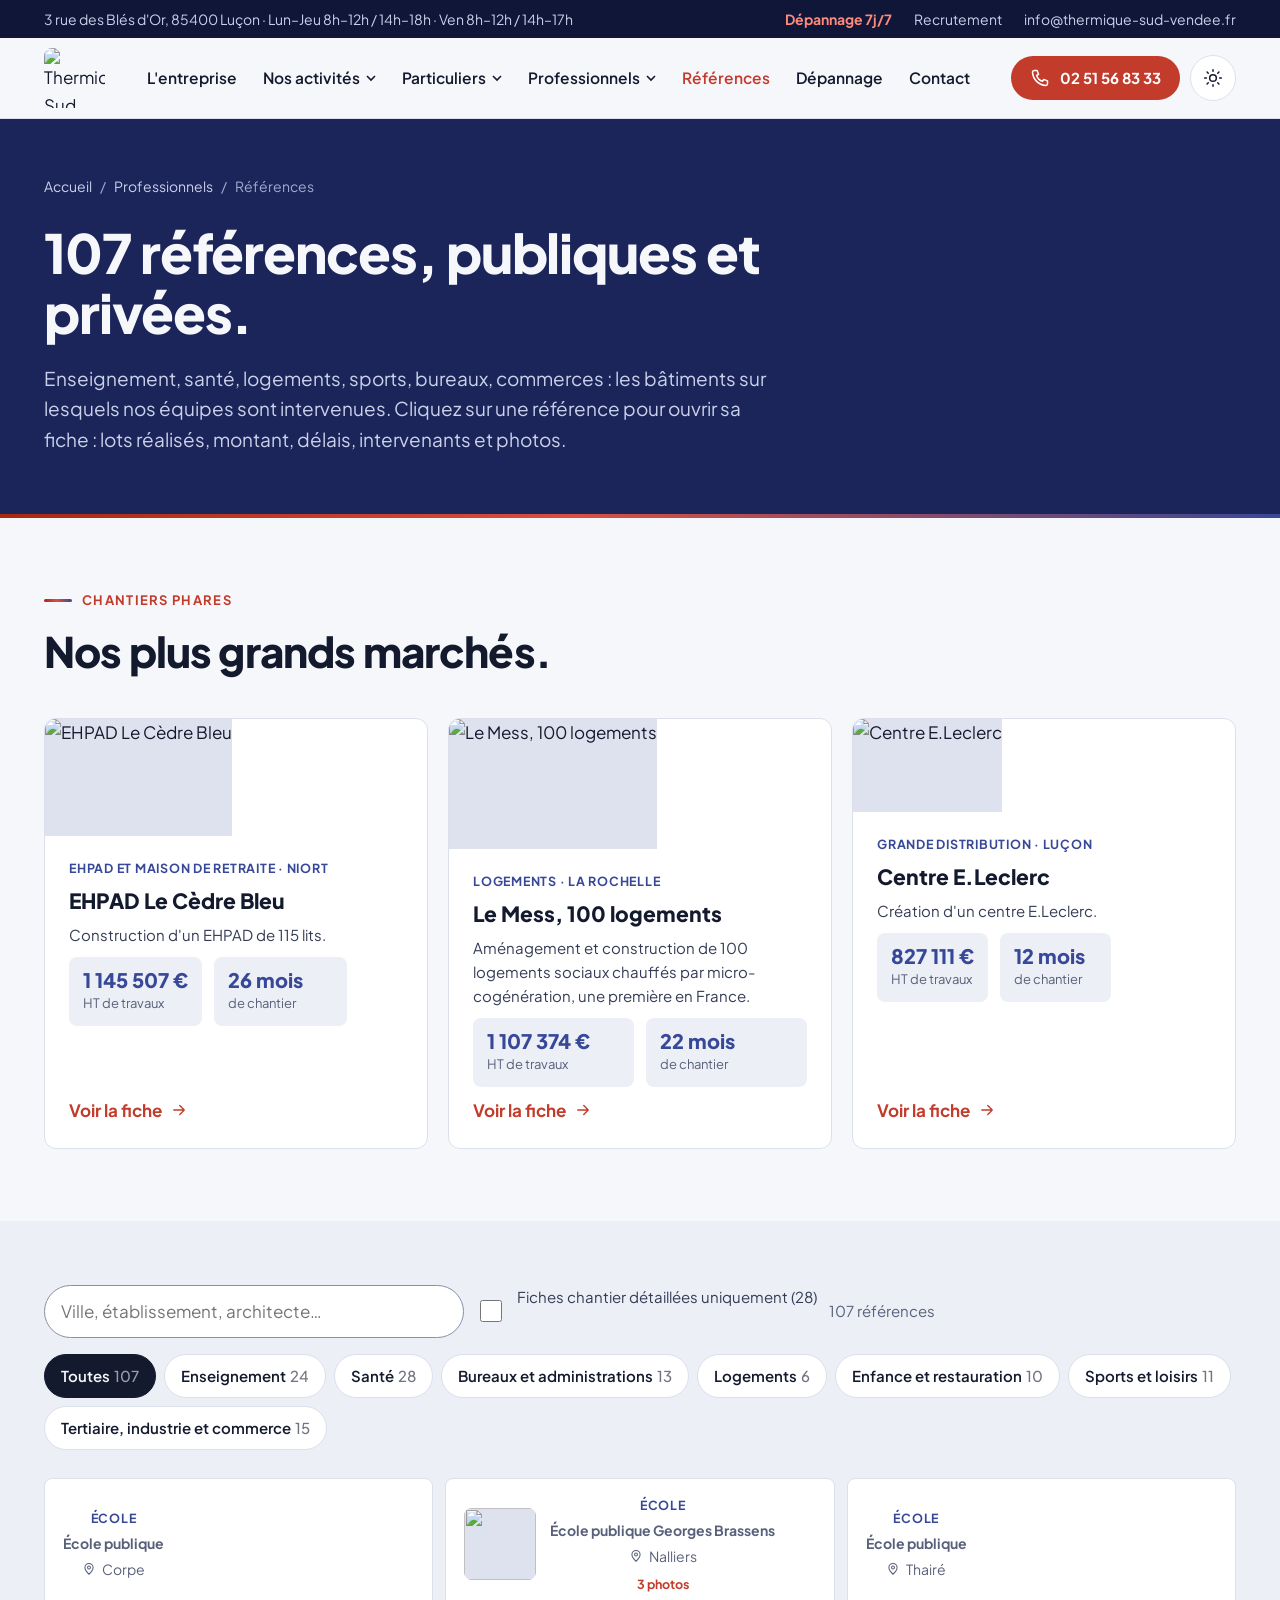
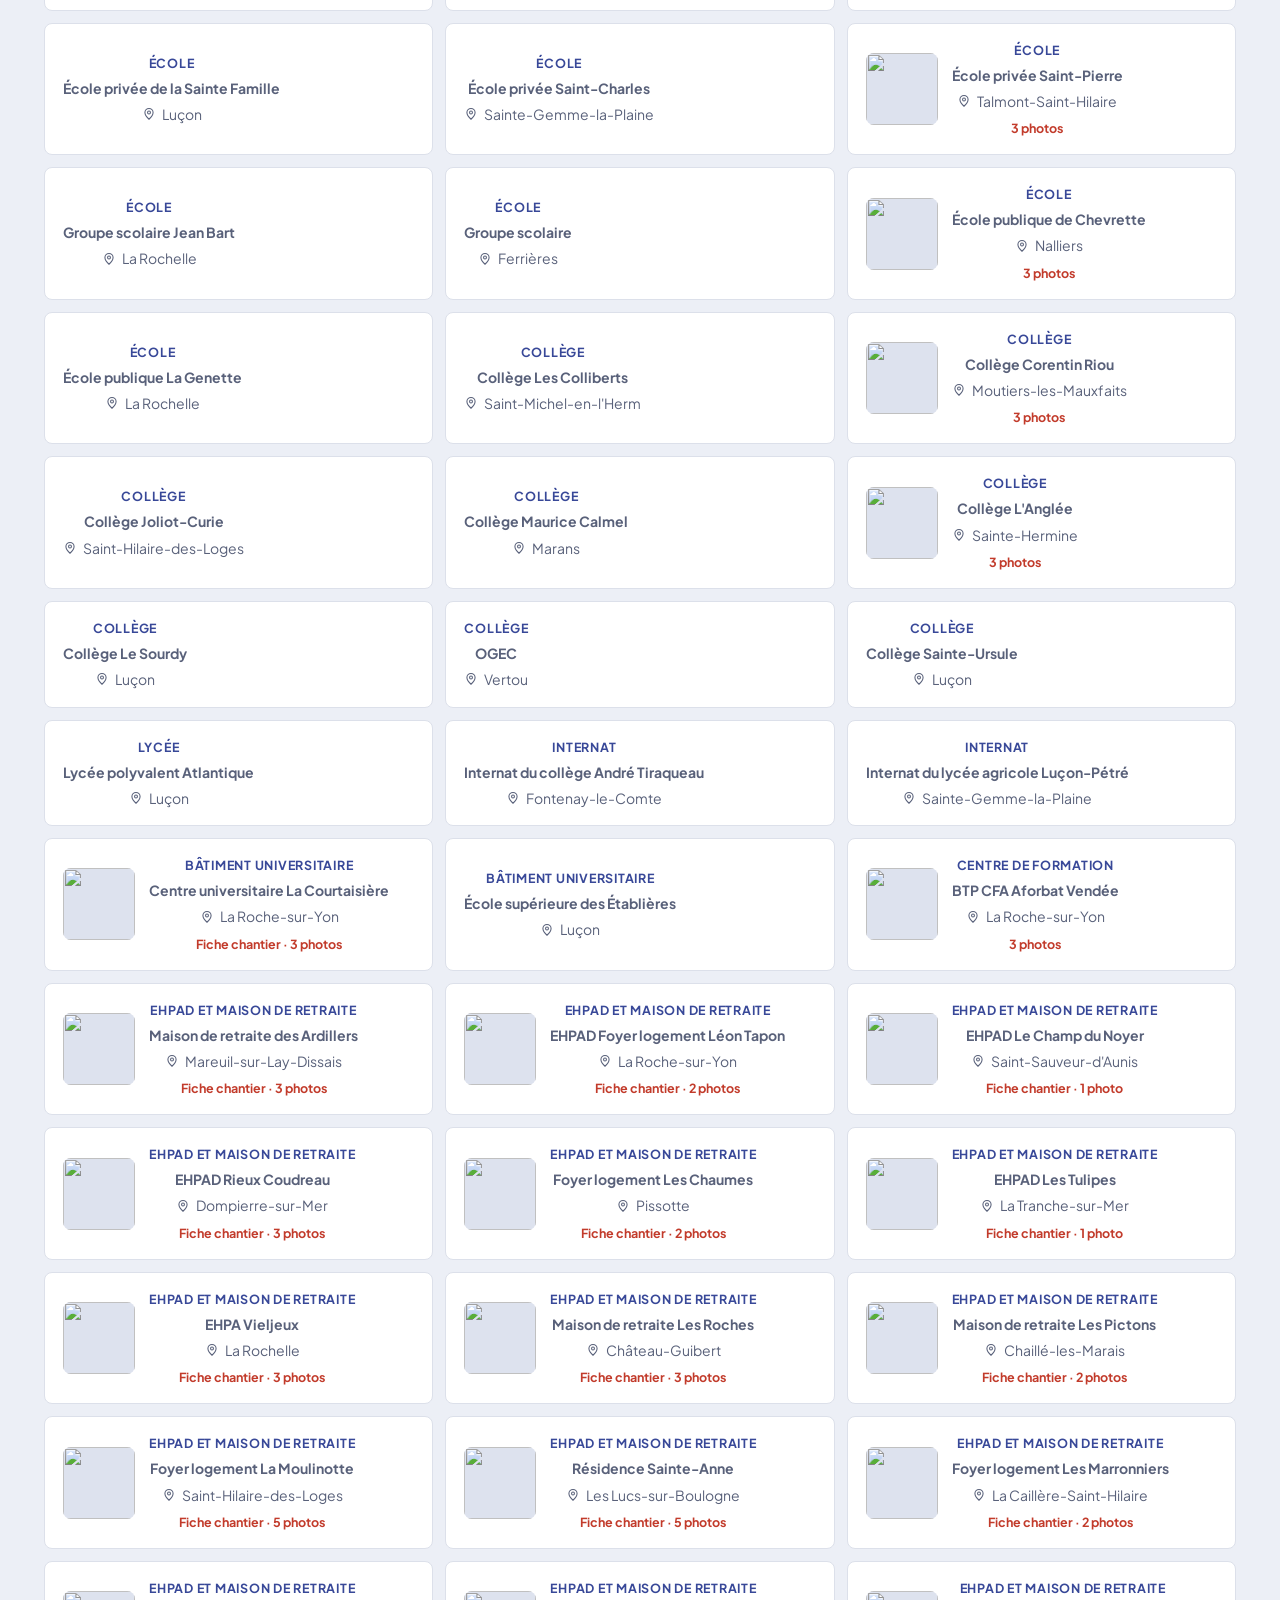
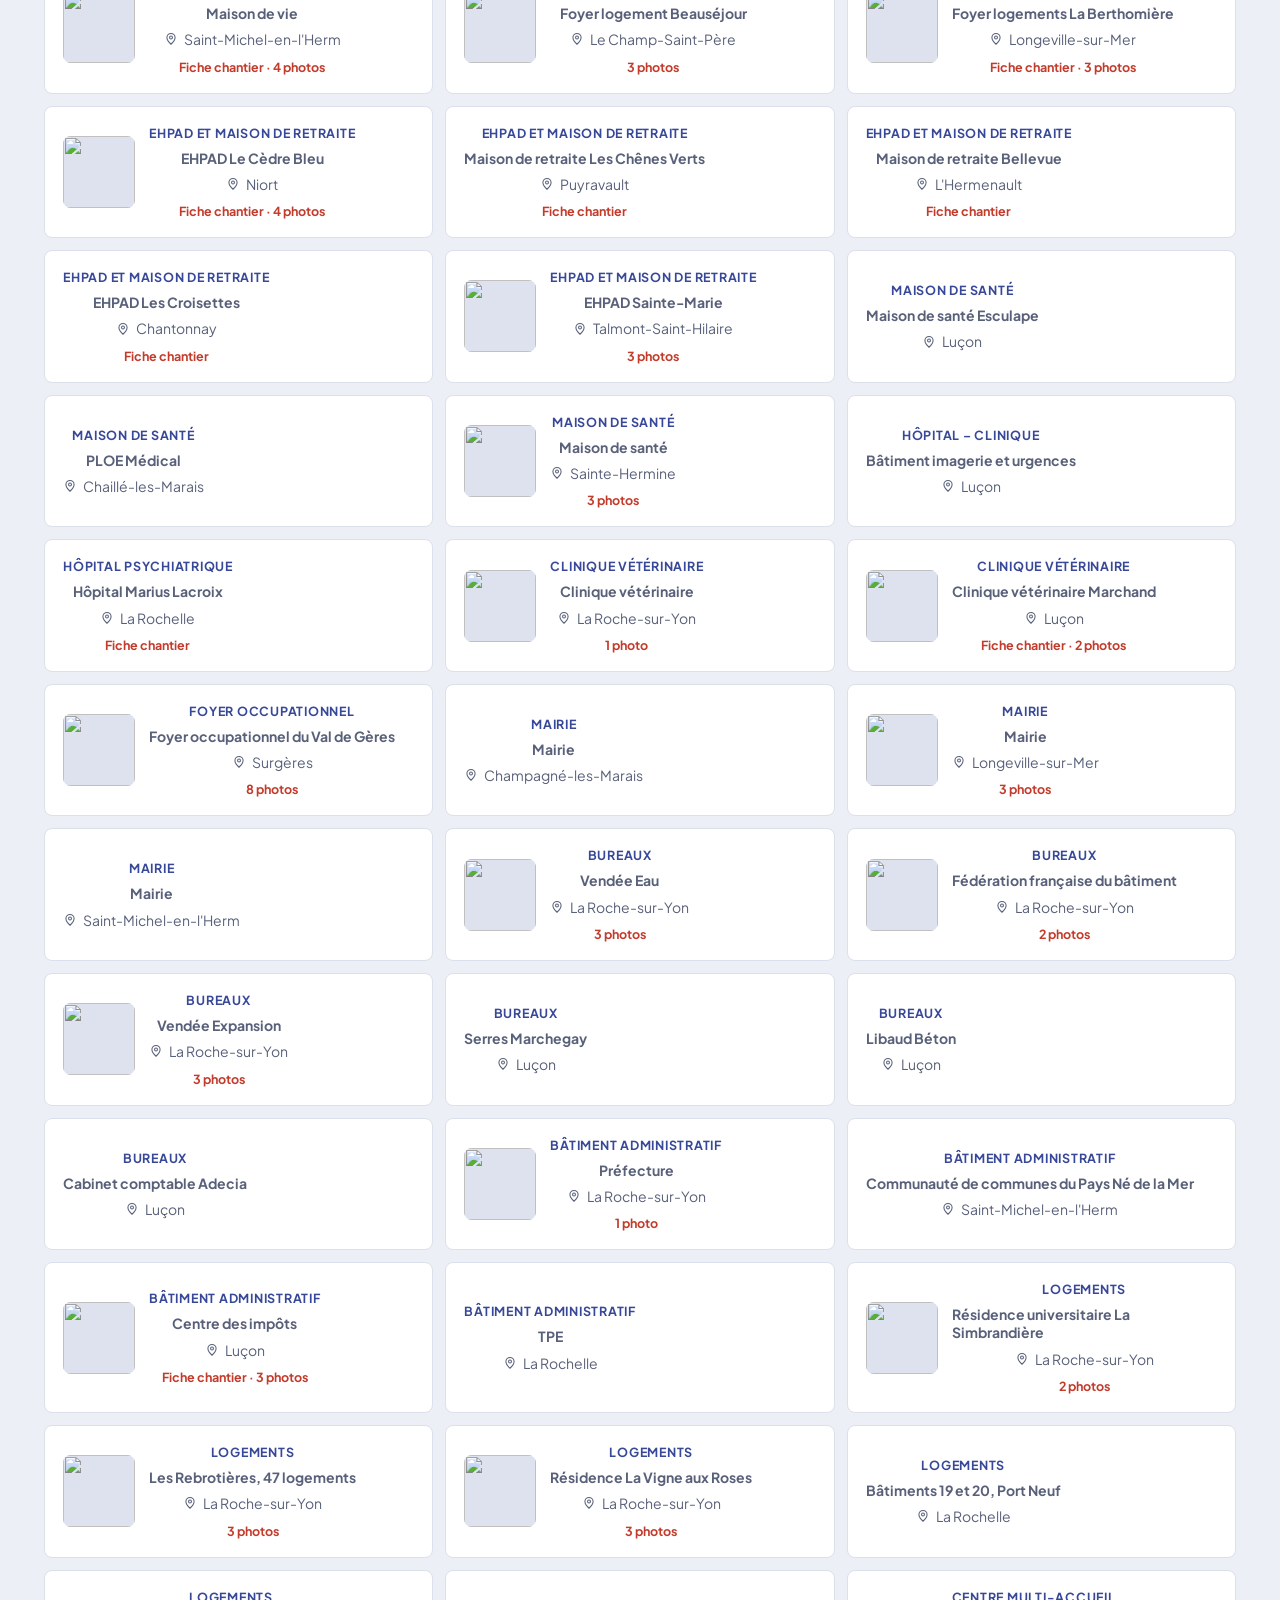
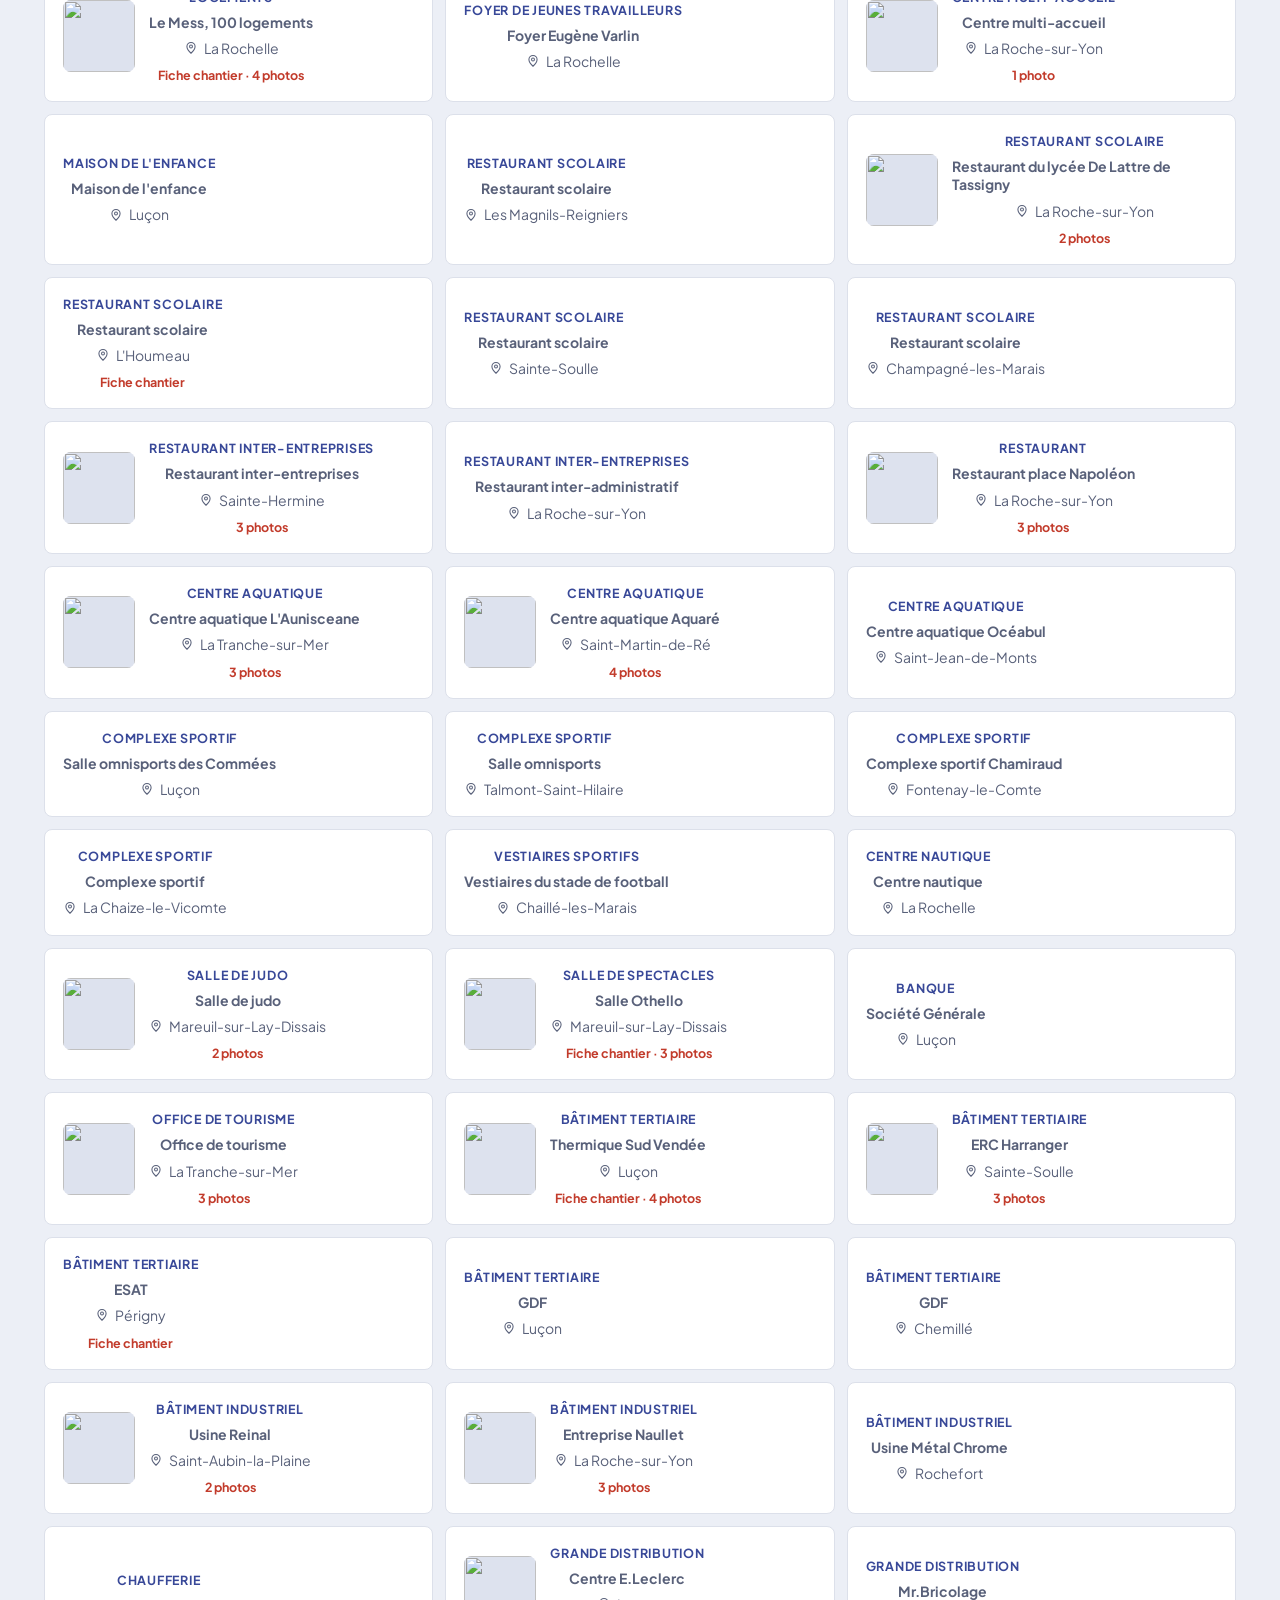
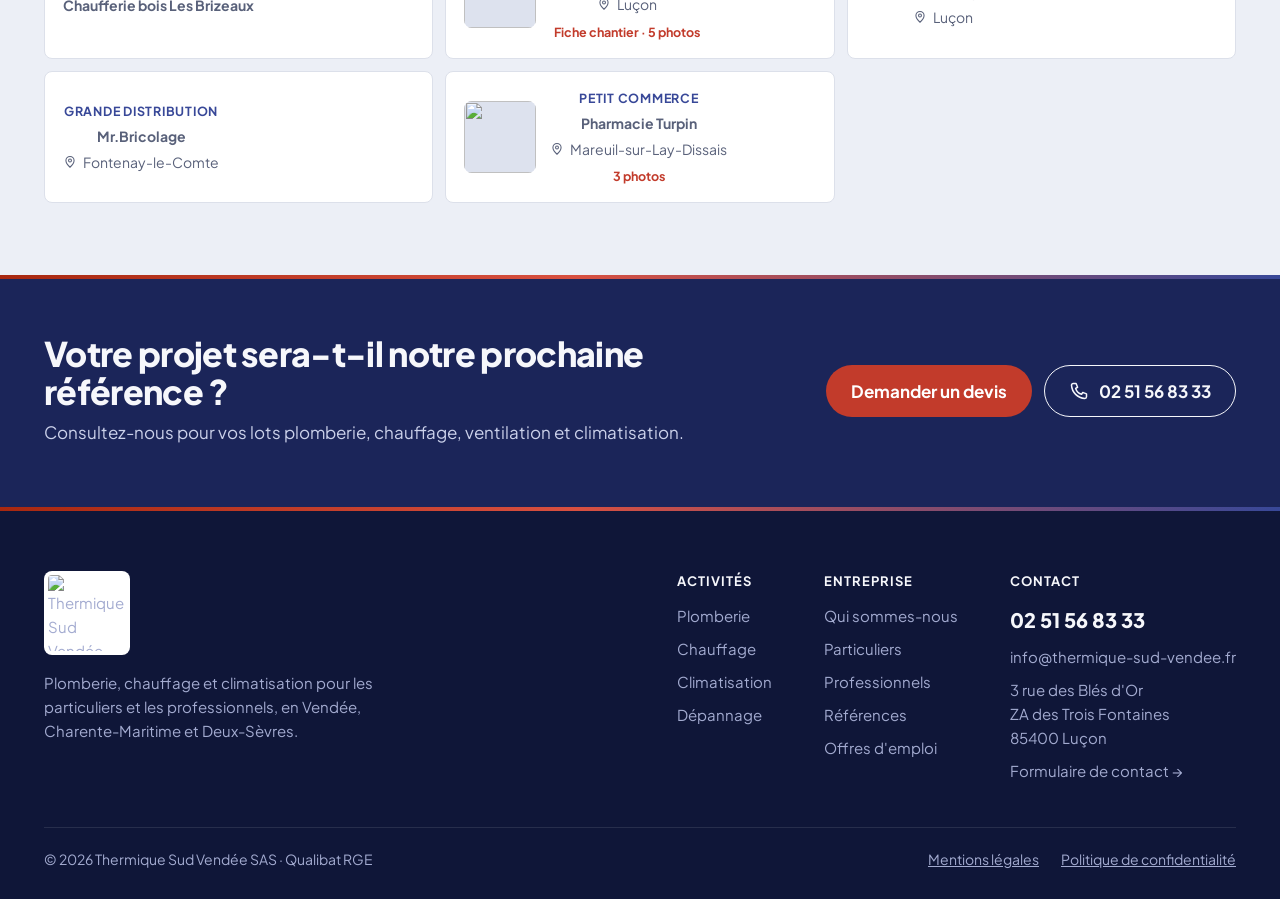
==== commit 460f7951: "Références : fiche détaillée pour chaque chantier Lots, montant, délai, réception, intervenants et p" ====
--- a/references.html
+++ b/references.html
@@ -37,25 +37,31 @@
 <main id="contenu">
 <section class="dark page-hero"><div class="wrap">
   <nav class="crumbs" aria-label="Fil d'Ariane"><a href="index.html">Accueil</a><span>/</span><a href="professionnels.html">Professionnels</a><span>/</span><span aria-current="page">Références</span></nav>
-  <h1>107 références, publiques et privées.</h1><p class="lead">Enseignement, santé, logements, sports, bureaux, commerces : un aperçu des bâtiments sur lesquels nos équipes sont intervenues.</p>
+  <h1>107 références, publiques et privées.</h1><p class="lead">Enseignement, santé, logements, sports, bureaux, commerces : les bâtiments sur lesquels nos équipes sont intervenues. Cliquez sur une référence pour ouvrir sa fiche : lots réalisés, montant, délais, intervenants et photos.</p>
 </div></section>
 <section class="section-sm"><div class="wrap">
-  <article class="case reveal">
-    <div class="case-img"><img src="https://www.thermique-sud-vendee.fr/data/img_1433161890.jpg" alt="Maison de retraite des Ardillers, Mareuil-sur-Lay" loading="lazy" width="620" height="264"><img src="https://www.thermique-sud-vendee.fr/data/img_1431346782.jpg" alt="Chantier de la maison de retraite des Ardillers" loading="lazy" width="620" height="264"></div>
-    <div class="case-body">
-      <span class="eyebrow">Chantier à la une</span>
-      <h2 style="font-size:28px;font-weight:800">Maison de retraite des Ardillers, Mareuil-sur-Lay</h2>
-      <p style="color:var(--ink-2)">Réhabilitation d'un établissement de 85 lits : lot 11 plomberie-sanitaire et lot 12 chauffage-ventilation-désenfumage.</p>
-      <div class="kv"><div><b>85</b><span>lits</span></div><div><b>359 k€</b><span>HT de travaux</span></div></div>
-      <p class="note">Réception des travaux prononcée le 29 octobre 2007.</p>
+  <div class="section-head"><div><span class="eyebrow">Chantiers phares</span><h2 class="h2">Nos plus grands marchés.</h2></div></div>
+  <div class="feats"><button type="button" class="feat reveal" data-i="39" aria-haspopup="dialog"><span class="feat-img"><img src="https://www.thermique-sud-vendee.fr/data/img_1434275056.jpg" alt="EHPAD Le Cèdre Bleu" loading="lazy"></span><span class="feat-body"><em>EHPAD et maison de retraite · Niort</em><b>EHPAD Le Cèdre Bleu</b><span class="feat-p">Construction d&#x27;un EHPAD de 115 lits.</span><span class="kv"><span><b>1 145 507 €</b><span>HT de travaux</span></span><span><b>26 mois</b><span>de chantier</span></span></span><span class="more">Voir la fiche <svg width="18" height="18" viewBox="0 0 24 24" fill="none" stroke="currentColor" stroke-width="1.8" stroke-linecap="round" stroke-linejoin="round" aria-hidden="true"><path d="M5 12h14M13 6l6 6-6 6"/></svg></span></span></button><button type="button" class="feat reveal" data-i="69" aria-haspopup="dialog"><span class="feat-img"><img src="https://www.thermique-sud-vendee.fr/data/img_1460046030.jpg" alt="Le Mess, 100 logements" loading="lazy"></span><span class="feat-body"><em>Logements · La Rochelle</em><b>Le Mess, 100 logements</b><span class="feat-p">Aménagement et construction de 100 logements sociaux chauffés par micro-cogénération, une première en France.</span><span class="kv"><span><b>1 107 374 €</b><span>HT de travaux</span></span><span><b>22 mois</b><span>de chantier</span></span></span><span class="more">Voir la fiche <svg width="18" height="18" viewBox="0 0 24 24" fill="none" stroke="currentColor" stroke-width="1.8" stroke-linecap="round" stroke-linejoin="round" aria-hidden="true"><path d="M5 12h14M13 6l6 6-6 6"/></svg></span></span></button><button type="button" class="feat reveal" data-i="103" aria-haspopup="dialog"><span class="feat-img"><img src="https://www.thermique-sud-vendee.fr/data/img_1434290591.jpg" alt="Centre E.Leclerc" loading="lazy"></span><span class="feat-body"><em>Grande distribution · Luçon</em><b>Centre E.Leclerc</b><span class="feat-p">Création d&#x27;un centre E.Leclerc.</span><span class="kv"><span><b>827 111 €</b><span>HT de travaux</span></span><span><b>12 mois</b><span>de chantier</span></span></span><span class="more">Voir la fiche <svg width="18" height="18" viewBox="0 0 24 24" fill="none" stroke="currentColor" stroke-width="1.8" stroke-linecap="round" stroke-linejoin="round" aria-hidden="true"><path d="M5 12h14M13 6l6 6-6 6"/></svg></span></span></button></div>
+</div></section>
+<section class="section-sm alt" style="padding-top:64px" id="liste"><div class="wrap">
+  <div class="ref-search"><label for="ref-q" style="position:absolute;left:-9999px">Rechercher une référence</label><input id="ref-q" type="search" placeholder="Ville, établissement, architecte…"><label class="consent" style="font-size:15px"><input type="checkbox" id="ref-det"><span>Fiches chantier détaillées uniquement (28)</span></label><span class="ref-count" id="ref-count" role="status">107 références</span></div>
+  <div class="filters" role="group" aria-label="Filtrer par catégorie"><button type="button" data-cat="all" aria-pressed="true">Toutes<span>107</span></button><button type="button" data-cat="enseignement" aria-pressed="false">Enseignement<span>24</span></button><button type="button" data-cat="santé" aria-pressed="false">Santé<span>28</span></button><button type="button" data-cat="bureaux-et-administrations" aria-pressed="false">Bureaux et administrations<span>13</span></button><button type="button" data-cat="logements" aria-pressed="false">Logements<span>6</span></button><button type="button" data-cat="enfance-et-restauration" aria-pressed="false">Enfance et restauration<span>10</span></button><button type="button" data-cat="sports-et-loisirs" aria-pressed="false">Sports et loisirs<span>11</span></button><button type="button" data-cat="tertiaire--industrie-et-commerce" aria-pressed="false">Tertiaire, industrie et commerce<span>15</span></button></div>
+  <div class="refs"><button type="button" class="ref" data-cat="enseignement" data-i="0" id="ref-0" aria-haspopup="dialog"><span class="ref-txt"><em>École</em><b>École publique</b><span class="ref-town"><svg viewBox="0 0 24 24" fill="none" stroke="currentColor" stroke-width="1.8" stroke-linecap="round" stroke-linejoin="round" aria-hidden="true"><path d="M12 21s-7-6.2-7-11.5a7 7 0 0 1 14 0C19 14.8 12 21 12 21z"/><circle cx="12" cy="9.5" r="2.5"/></svg>Corpe</span></span></button><button type="button" class="ref has-thumb" data-cat="enseignement" data-i="1" id="ref-1" aria-haspopup="dialog"><span class="ref-thumb"><img src="https://www.thermique-sud-vendee.fr/data/img_1433253880.jpg" alt="" loading="lazy"></span><span class="ref-txt"><em>École</em><b>École publique Georges Brassens</b><span class="ref-town"><svg viewBox="0 0 24 24" fill="none" stroke="currentColor" stroke-width="1.8" stroke-linecap="round" stroke-linejoin="round" aria-hidden="true"><path d="M12 21s-7-6.2-7-11.5a7 7 0 0 1 14 0C19 14.8 12 21 12 21z"/><circle cx="12" cy="9.5" r="2.5"/></svg>Nalliers</span><small class="ref-flags">3 photos</small></span></button><button type="button" class="ref" data-cat="enseignement" data-i="2" id="ref-2" aria-haspopup="dialog"><span class="ref-txt"><em>École</em><b>École publique</b><span class="ref-town"><svg viewBox="0 0 24 24" fill="none" stroke="currentColor" stroke-width="1.8" stroke-linecap="round" stroke-linejoin="round" aria-hidden="true"><path d="M12 21s-7-6.2-7-11.5a7 7 0 0 1 14 0C19 14.8 12 21 12 21z"/><circle cx="12" cy="9.5" r="2.5"/></svg>Thairé</span></span></button><button type="button" class="ref" data-cat="enseignement" data-i="3" id="ref-3" aria-haspopup="dialog"><span class="ref-txt"><em>École</em><b>École privée de la Sainte Famille</b><span class="ref-town"><svg viewBox="0 0 24 24" fill="none" stroke="currentColor" stroke-width="1.8" stroke-linecap="round" stroke-linejoin="round" aria-hidden="true"><path d="M12 21s-7-6.2-7-11.5a7 7 0 0 1 14 0C19 14.8 12 21 12 21z"/><circle cx="12" cy="9.5" r="2.5"/></svg>Luçon</span></span></button><button type="button" class="ref" data-cat="enseignement" data-i="4" id="ref-4" aria-haspopup="dialog"><span class="ref-txt"><em>École</em><b>École privée Saint-Charles</b><span class="ref-town"><svg viewBox="0 0 24 24" fill="none" stroke="currentColor" stroke-width="1.8" stroke-linecap="round" stroke-linejoin="round" aria-hidden="true"><path d="M12 21s-7-6.2-7-11.5a7 7 0 0 1 14 0C19 14.8 12 21 12 21z"/><circle cx="12" cy="9.5" r="2.5"/></svg>Sainte-Gemme-la-Plaine</span></span></button><button type="button" class="ref has-thumb" data-cat="enseignement" data-i="5" id="ref-5" aria-haspopup="dialog"><span class="ref-thumb"><img src="https://www.thermique-sud-vendee.fr/data/img_1433253654.jpg" alt="" loading="lazy"></span><span class="ref-txt"><em>École</em><b>École privée Saint-Pierre</b><span class="ref-town"><svg viewBox="0 0 24 24" fill="none" stroke="currentColor" stroke-width="1.8" stroke-linecap="round" stroke-linejoin="round" aria-hidden="true"><path d="M12 21s-7-6.2-7-11.5a7 7 0 0 1 14 0C19 14.8 12 21 12 21z"/><circle cx="12" cy="9.5" r="2.5"/></svg>Talmont-Saint-Hilaire</span><small class="ref-flags">3 photos</small></span></button><button type="button" class="ref" data-cat="enseignement" data-i="6" id="ref-6" aria-haspopup="dialog"><span class="ref-txt"><em>École</em><b>Groupe scolaire Jean Bart</b><span class="ref-town"><svg viewBox="0 0 24 24" fill="none" stroke="currentColor" stroke-width="1.8" stroke-linecap="round" stroke-linejoin="round" aria-hidden="true"><path d="M12 21s-7-6.2-7-11.5a7 7 0 0 1 14 0C19 14.8 12 21 12 21z"/><circle cx="12" cy="9.5" r="2.5"/></svg>La Rochelle</span></span></button><button type="button" class="ref" data-cat="enseignement" data-i="7" id="ref-7" aria-haspopup="dialog"><span class="ref-txt"><em>École</em><b>Groupe scolaire</b><span class="ref-town"><svg viewBox="0 0 24 24" fill="none" stroke="currentColor" stroke-width="1.8" stroke-linecap="round" stroke-linejoin="round" aria-hidden="true"><path d="M12 21s-7-6.2-7-11.5a7 7 0 0 1 14 0C19 14.8 12 21 12 21z"/><circle cx="12" cy="9.5" r="2.5"/></svg>Ferrières</span></span></button><button type="button" class="ref has-thumb" data-cat="enseignement" data-i="8" id="ref-8" aria-haspopup="dialog"><span class="ref-thumb"><img src="https://www.thermique-sud-vendee.fr/data/img_1433253456.jpg" alt="" loading="lazy"></span><span class="ref-txt"><em>École</em><b>École publique de Chevrette</b><span class="ref-town"><svg viewBox="0 0 24 24" fill="none" stroke="currentColor" stroke-width="1.8" stroke-linecap="round" stroke-linejoin="round" aria-hidden="true"><path d="M12 21s-7-6.2-7-11.5a7 7 0 0 1 14 0C19 14.8 12 21 12 21z"/><circle cx="12" cy="9.5" r="2.5"/></svg>Nalliers</span><small class="ref-flags">3 photos</small></span></button><button type="button" class="ref" data-cat="enseignement" data-i="9" id="ref-9" aria-haspopup="dialog"><span class="ref-txt"><em>École</em><b>École publique La Genette</b><span class="ref-town"><svg viewBox="0 0 24 24" fill="none" stroke="currentColor" stroke-width="1.8" stroke-linecap="round" stroke-linejoin="round" aria-hidden="true"><path d="M12 21s-7-6.2-7-11.5a7 7 0 0 1 14 0C19 14.8 12 21 12 21z"/><circle cx="12" cy="9.5" r="2.5"/></svg>La Rochelle</span></span></button><button type="button" class="ref" data-cat="enseignement" data-i="10" id="ref-10" aria-haspopup="dialog"><span class="ref-txt"><em>Collège</em><b>Collège Les Colliberts</b><span class="ref-town"><svg viewBox="0 0 24 24" fill="none" stroke="currentColor" stroke-width="1.8" stroke-linecap="round" stroke-linejoin="round" aria-hidden="true"><path d="M12 21s-7-6.2-7-11.5a7 7 0 0 1 14 0C19 14.8 12 21 12 21z"/><circle cx="12" cy="9.5" r="2.5"/></svg>Saint-Michel-en-l&#x27;Herm</span></span></button><button type="button" class="ref has-thumb" data-cat="enseignement" data-i="11" id="ref-11" aria-haspopup="dialog"><span class="ref-thumb"><img src="https://www.thermique-sud-vendee.fr/data/img_1433254560.jpg" alt="" loading="lazy"></span><span class="ref-txt"><em>Collège</em><b>Collège Corentin Riou</b><span class="ref-town"><svg viewBox="0 0 24 24" fill="none" stroke="currentColor" stroke-width="1.8" stroke-linecap="round" stroke-linejoin="round" aria-hidden="true"><path d="M12 21s-7-6.2-7-11.5a7 7 0 0 1 14 0C19 14.8 12 21 12 21z"/><circle cx="12" cy="9.5" r="2.5"/></svg>Moutiers-les-Mauxfaits</span><small class="ref-flags">3 photos</small></span></button><button type="button" class="ref" data-cat="enseignement" data-i="12" id="ref-12" aria-haspopup="dialog"><span class="ref-txt"><em>Collège</em><b>Collège Joliot-Curie</b><span class="ref-town"><svg viewBox="0 0 24 24" fill="none" stroke="currentColor" stroke-width="1.8" stroke-linecap="round" stroke-linejoin="round" aria-hidden="true"><path d="M12 21s-7-6.2-7-11.5a7 7 0 0 1 14 0C19 14.8 12 21 12 21z"/><circle cx="12" cy="9.5" r="2.5"/></svg>Saint-Hilaire-des-Loges</span></span></button><button type="button" class="ref" data-cat="enseignement" data-i="13" id="ref-13" aria-haspopup="dialog"><span class="ref-txt"><em>Collège</em><b>Collège Maurice Calmel</b><span class="ref-town"><svg viewBox="0 0 24 24" fill="none" stroke="currentColor" stroke-width="1.8" stroke-linecap="round" stroke-linejoin="round" aria-hidden="true"><path d="M12 21s-7-6.2-7-11.5a7 7 0 0 1 14 0C19 14.8 12 21 12 21z"/><circle cx="12" cy="9.5" r="2.5"/></svg>Marans</span></span></button><button type="button" class="ref has-thumb" data-cat="enseignement" data-i="14" id="ref-14" aria-haspopup="dialog"><span class="ref-thumb"><img src="https://www.thermique-sud-vendee.fr/data/img_1433254643.jpg" alt="" loading="lazy"></span><span class="ref-txt"><em>Collège</em><b>Collège L&#x27;Anglée</b><span class="ref-town"><svg viewBox="0 0 24 24" fill="none" stroke="currentColor" stroke-width="1.8" stroke-linecap="round" stroke-linejoin="round" aria-hidden="true"><path d="M12 21s-7-6.2-7-11.5a7 7 0 0 1 14 0C19 14.8 12 21 12 21z"/><circle cx="12" cy="9.5" r="2.5"/></svg>Sainte-Hermine</span><small class="ref-flags">3 photos</small></span></button><button type="button" class="ref" data-cat="enseignement" data-i="15" id="ref-15" aria-haspopup="dialog"><span class="ref-txt"><em>Collège</em><b>Collège Le Sourdy</b><span class="ref-town"><svg viewBox="0 0 24 24" fill="none" stroke="currentColor" stroke-width="1.8" stroke-linecap="round" stroke-linejoin="round" aria-hidden="true"><path d="M12 21s-7-6.2-7-11.5a7 7 0 0 1 14 0C19 14.8 12 21 12 21z"/><circle cx="12" cy="9.5" r="2.5"/></svg>Luçon</span></span></button><button type="button" class="ref" data-cat="enseignement" data-i="16" id="ref-16" aria-haspopup="dialog"><span class="ref-txt"><em>Collège</em><b>OGEC</b><span class="ref-town"><svg viewBox="0 0 24 24" fill="none" stroke="currentColor" stroke-width="1.8" stroke-linecap="round" stroke-linejoin="round" aria-hidden="true"><path d="M12 21s-7-6.2-7-11.5a7 7 0 0 1 14 0C19 14.8 12 21 12 21z"/><circle cx="12" cy="9.5" r="2.5"/></svg>Vertou</span></span></button><button type="button" class="ref" data-cat="enseignement" data-i="17" id="ref-17" aria-haspopup="dialog"><span class="ref-txt"><em>Collège</em><b>Collège Sainte-Ursule</b><span class="ref-town"><svg viewBox="0 0 24 24" fill="none" stroke="currentColor" stroke-width="1.8" stroke-linecap="round" stroke-linejoin="round" aria-hidden="true"><path d="M12 21s-7-6.2-7-11.5a7 7 0 0 1 14 0C19 14.8 12 21 12 21z"/><circle cx="12" cy="9.5" r="2.5"/></svg>Luçon</span></span></button><button type="button" class="ref" data-cat="enseignement" data-i="18" id="ref-18" aria-haspopup="dialog"><span class="ref-txt"><em>Lycée</em><b>Lycée polyvalent Atlantique</b><span class="ref-town"><svg viewBox="0 0 24 24" fill="none" stroke="currentColor" stroke-width="1.8" stroke-linecap="round" stroke-linejoin="round" aria-hidden="true"><path d="M12 21s-7-6.2-7-11.5a7 7 0 0 1 14 0C19 14.8 12 21 12 21z"/><circle cx="12" cy="9.5" r="2.5"/></svg>Luçon</span></span></button><button type="button" class="ref" data-cat="enseignement" data-i="19" id="ref-19" aria-haspopup="dialog"><span class="ref-txt"><em>Internat</em><b>Internat du collège André Tiraqueau</b><span class="ref-town"><svg viewBox="0 0 24 24" fill="none" stroke="currentColor" stroke-width="1.8" stroke-linecap="round" stroke-linejoin="round" aria-hidden="true"><path d="M12 21s-7-6.2-7-11.5a7 7 0 0 1 14 0C19 14.8 12 21 12 21z"/><circle cx="12" cy="9.5" r="2.5"/></svg>Fontenay-le-Comte</span></span></button><button type="button" class="ref" data-cat="enseignement" data-i="20" id="ref-20" aria-haspopup="dialog"><span class="ref-txt"><em>Internat</em><b>Internat du lycée agricole Luçon-Pétré</b><span class="ref-town"><svg viewBox="0 0 24 24" fill="none" stroke="currentColor" stroke-width="1.8" stroke-linecap="round" stroke-linejoin="round" aria-hidden="true"><path d="M12 21s-7-6.2-7-11.5a7 7 0 0 1 14 0C19 14.8 12 21 12 21z"/><circle cx="12" cy="9.5" r="2.5"/></svg>Sainte-Gemme-la-Plaine</span></span></button><button type="button" class="ref has-thumb" data-cat="enseignement" data-i="21" id="ref-21" aria-haspopup="dialog"><span class="ref-thumb"><img src="https://www.thermique-sud-vendee.fr/data/img_1434456373.jpg" alt="" loading="lazy"></span><span class="ref-txt"><em>Bâtiment universitaire</em><b>Centre universitaire La Courtaisière</b><span class="ref-town"><svg viewBox="0 0 24 24" fill="none" stroke="currentColor" stroke-width="1.8" stroke-linecap="round" stroke-linejoin="round" aria-hidden="true"><path d="M12 21s-7-6.2-7-11.5a7 7 0 0 1 14 0C19 14.8 12 21 12 21z"/><circle cx="12" cy="9.5" r="2.5"/></svg>La Roche-sur-Yon</span><small class="ref-flags">Fiche chantier · 3 photos</small></span></button><button type="button" class="ref" data-cat="enseignement" data-i="22" id="ref-22" aria-haspopup="dialog"><span class="ref-txt"><em>Bâtiment universitaire</em><b>École supérieure des Établières</b><span class="ref-town"><svg viewBox="0 0 24 24" fill="none" stroke="currentColor" stroke-width="1.8" stroke-linecap="round" stroke-linejoin="round" aria-hidden="true"><path d="M12 21s-7-6.2-7-11.5a7 7 0 0 1 14 0C19 14.8 12 21 12 21z"/><circle cx="12" cy="9.5" r="2.5"/></svg>Luçon</span></span></button><button type="button" class="ref has-thumb" data-cat="enseignement" data-i="23" id="ref-23" aria-haspopup="dialog"><span class="ref-thumb"><img src="https://www.thermique-sud-vendee.fr/data/img_1433254932.jpg" alt="" loading="lazy"></span><span class="ref-txt"><em>Centre de formation</em><b>BTP CFA Aforbat Vendée</b><span class="ref-town"><svg viewBox="0 0 24 24" fill="none" stroke="currentColor" stroke-width="1.8" stroke-linecap="round" stroke-linejoin="round" aria-hidden="true"><path d="M12 21s-7-6.2-7-11.5a7 7 0 0 1 14 0C19 14.8 12 21 12 21z"/><circle cx="12" cy="9.5" r="2.5"/></svg>La Roche-sur-Yon</span><small class="ref-flags">3 photos</small></span></button><button type="button" class="ref has-thumb" data-cat="santé" data-i="24" id="ref-24" aria-haspopup="dialog"><span class="ref-thumb"><img src="https://www.thermique-sud-vendee.fr/data/img_1433161890.jpg" alt="" loading="lazy"></span><span class="ref-txt"><em>EHPAD et maison de retraite</em><b>Maison de retraite des Ardillers</b><span class="ref-town"><svg viewBox="0 0 24 24" fill="none" stroke="currentColor" stroke-width="1.8" stroke-linecap="round" stroke-linejoin="round" aria-hidden="true"><path d="M12 21s-7-6.2-7-11.5a7 7 0 0 1 14 0C19 14.8 12 21 12 21z"/><circle cx="12" cy="9.5" r="2.5"/></svg>Mareuil-sur-Lay-Dissais</span><small class="ref-flags">Fiche chantier · 3 photos</small></span></button><button type="button" class="ref has-thumb" data-cat="santé" data-i="25" id="ref-25" aria-haspopup="dialog"><span class="ref-thumb"><img src="https://www.thermique-sud-vendee.fr/data/img_1434611772.jpg" alt="" loading="lazy"></span><span class="ref-txt"><em>EHPAD et maison de retraite</em><b>EHPAD Foyer logement Léon Tapon</b><span class="ref-town"><svg viewBox="0 0 24 24" fill="none" stroke="currentColor" stroke-width="1.8" stroke-linecap="round" stroke-linejoin="round" aria-hidden="true"><path d="M12 21s-7-6.2-7-11.5a7 7 0 0 1 14 0C19 14.8 12 21 12 21z"/><circle cx="12" cy="9.5" r="2.5"/></svg>La Roche-sur-Yon</span><small class="ref-flags">Fiche chantier · 2 photos</small></span></button><button type="button" class="ref has-thumb" data-cat="santé" data-i="26" id="ref-26" aria-haspopup="dialog"><span class="ref-thumb"><img src="https://www.thermique-sud-vendee.fr/data/img_1449916319.jpg" alt="" loading="lazy"></span><span class="ref-txt"><em>EHPAD et maison de retraite</em><b>EHPAD Le Champ du Noyer</b><span class="ref-town"><svg viewBox="0 0 24 24" fill="none" stroke="currentColor" stroke-width="1.8" stroke-linecap="round" stroke-linejoin="round" aria-hidden="true"><path d="M12 21s-7-6.2-7-11.5a7 7 0 0 1 14 0C19 14.8 12 21 12 21z"/><circle cx="12" cy="9.5" r="2.5"/></svg>Saint-Sauveur-d&#x27;Aunis</span><small class="ref-flags">Fiche chantier · 1 photo</small></span></button><button type="button" class="ref has-thumb" data-cat="santé" data-i="27" id="ref-27" aria-haspopup="dialog"><span class="ref-thumb"><img src="https://www.thermique-sud-vendee.fr/data/img_1434010987.jpg" alt="" loading="lazy"></span><span class="ref-txt"><em>EHPAD et maison de retraite</em><b>EHPAD Rieux Coudreau</b><span class="ref-town"><svg viewBox="0 0 24 24" fill="none" stroke="currentColor" stroke-width="1.8" stroke-linecap="round" stroke-linejoin="round" aria-hidden="true"><path d="M12 21s-7-6.2-7-11.5a7 7 0 0 1 14 0C19 14.8 12 21 12 21z"/><circle cx="12" cy="9.5" r="2.5"/></svg>Dompierre-sur-Mer</span><small class="ref-flags">Fiche chantier · 3 photos</small></span></button><button type="button" class="ref has-thumb" data-cat="santé" data-i="28" id="ref-28" aria-haspopup="dialog"><span class="ref-thumb"><img src="https://www.thermique-sud-vendee.fr/data/img_1449918033.jpg" alt="" loading="lazy"></span><span class="ref-txt"><em>EHPAD et maison de retraite</em><b>Foyer logement Les Chaumes</b><span class="ref-town"><svg viewBox="0 0 24 24" fill="none" stroke="currentColor" stroke-width="1.8" stroke-linecap="round" stroke-linejoin="round" aria-hidden="true"><path d="M12 21s-7-6.2-7-11.5a7 7 0 0 1 14 0C19 14.8 12 21 12 21z"/><circle cx="12" cy="9.5" r="2.5"/></svg>Pissotte</span><small class="ref-flags">Fiche chantier · 2 photos</small></span></button><button type="button" class="ref has-thumb" data-cat="santé" data-i="29" id="ref-29" aria-haspopup="dialog"><span class="ref-thumb"><img src="https://www.thermique-sud-vendee.fr/data/img_1449918430.jpg" alt="" loading="lazy"></span><span class="ref-txt"><em>EHPAD et maison de retraite</em><b>EHPAD Les Tulipes</b><span class="ref-town"><svg viewBox="0 0 24 24" fill="none" stroke="currentColor" stroke-width="1.8" stroke-linecap="round" stroke-linejoin="round" aria-hidden="true"><path d="M12 21s-7-6.2-7-11.5a7 7 0 0 1 14 0C19 14.8 12 21 12 21z"/><circle cx="12" cy="9.5" r="2.5"/></svg>La Tranche-sur-Mer</span><small class="ref-flags">Fiche chantier · 1 photo</small></span></button><button type="button" class="ref has-thumb" data-cat="santé" data-i="30" id="ref-30" aria-haspopup="dialog"><span class="ref-thumb"><img src="https://www.thermique-sud-vendee.fr/data/img_1435042723.jpg" alt="" loading="lazy"></span><span class="ref-txt"><em>EHPAD et maison de retraite</em><b>EHPA Vieljeux</b><span class="ref-town"><svg viewBox="0 0 24 24" fill="none" stroke="currentColor" stroke-width="1.8" stroke-linecap="round" stroke-linejoin="round" aria-hidden="true"><path d="M12 21s-7-6.2-7-11.5a7 7 0 0 1 14 0C19 14.8 12 21 12 21z"/><circle cx="12" cy="9.5" r="2.5"/></svg>La Rochelle</span><small class="ref-flags">Fiche chantier · 3 photos</small></span></button><button type="button" class="ref has-thumb" data-cat="santé" data-i="31" id="ref-31" aria-haspopup="dialog"><span class="ref-thumb"><img src="https://www.thermique-sud-vendee.fr/data/img_1433251610.jpg" alt="" loading="lazy"></span><span class="ref-txt"><em>EHPAD et maison de retraite</em><b>Maison de retraite Les Roches</b><span class="ref-town"><svg viewBox="0 0 24 24" fill="none" stroke="currentColor" stroke-width="1.8" stroke-linecap="round" stroke-linejoin="round" aria-hidden="true"><path d="M12 21s-7-6.2-7-11.5a7 7 0 0 1 14 0C19 14.8 12 21 12 21z"/><circle cx="12" cy="9.5" r="2.5"/></svg>Château-Guibert</span><small class="ref-flags">Fiche chantier · 3 photos</small></span></button><button type="button" class="ref has-thumb" data-cat="santé" data-i="32" id="ref-32" aria-haspopup="dialog"><span class="ref-thumb"><img src="https://www.thermique-sud-vendee.fr/data/img_1449921079.jpg" alt="" loading="lazy"></span><span class="ref-txt"><em>EHPAD et maison de retraite</em><b>Maison de retraite Les Pictons</b><span class="ref-town"><svg viewBox="0 0 24 24" fill="none" stroke="currentColor" stroke-width="1.8" stroke-linecap="round" stroke-linejoin="round" aria-hidden="true"><path d="M12 21s-7-6.2-7-11.5a7 7 0 0 1 14 0C19 14.8 12 21 12 21z"/><circle cx="12" cy="9.5" r="2.5"/></svg>Chaillé-les-Marais</span><small class="ref-flags">Fiche chantier · 2 photos</small></span></button><button type="button" class="ref has-thumb" data-cat="santé" data-i="33" id="ref-33" aria-haspopup="dialog"><span class="ref-thumb"><img src="https://www.thermique-sud-vendee.fr/data/img_1449922792.jpg" alt="" loading="lazy"></span><span class="ref-txt"><em>EHPAD et maison de retraite</em><b>Foyer logement La Moulinotte</b><span class="ref-town"><svg viewBox="0 0 24 24" fill="none" stroke="currentColor" stroke-width="1.8" stroke-linecap="round" stroke-linejoin="round" aria-hidden="true"><path d="M12 21s-7-6.2-7-11.5a7 7 0 0 1 14 0C19 14.8 12 21 12 21z"/><circle cx="12" cy="9.5" r="2.5"/></svg>Saint-Hilaire-des-Loges</span><small class="ref-flags">Fiche chantier · 5 photos</small></span></button><button type="button" class="ref has-thumb" data-cat="santé" data-i="34" id="ref-34" aria-haspopup="dialog"><span class="ref-thumb"><img src="https://www.thermique-sud-vendee.fr/data/img_1449923303.jpg" alt="" loading="lazy"></span><span class="ref-txt"><em>EHPAD et maison de retraite</em><b>Résidence Sainte-Anne</b><span class="ref-town"><svg viewBox="0 0 24 24" fill="none" stroke="currentColor" stroke-width="1.8" stroke-linecap="round" stroke-linejoin="round" aria-hidden="true"><path d="M12 21s-7-6.2-7-11.5a7 7 0 0 1 14 0C19 14.8 12 21 12 21z"/><circle cx="12" cy="9.5" r="2.5"/></svg>Les Lucs-sur-Boulogne</span><small class="ref-flags">Fiche chantier · 5 photos</small></span></button><button type="button" class="ref has-thumb" data-cat="santé" data-i="35" id="ref-35" aria-haspopup="dialog"><span class="ref-thumb"><img src="https://www.thermique-sud-vendee.fr/data/img_1449924489.jpg" alt="" loading="lazy"></span><span class="ref-txt"><em>EHPAD et maison de retraite</em><b>Foyer logement Les Marronniers</b><span class="ref-town"><svg viewBox="0 0 24 24" fill="none" stroke="currentColor" stroke-width="1.8" stroke-linecap="round" stroke-linejoin="round" aria-hidden="true"><path d="M12 21s-7-6.2-7-11.5a7 7 0 0 1 14 0C19 14.8 12 21 12 21z"/><circle cx="12" cy="9.5" r="2.5"/></svg>La Caillère-Saint-Hilaire</span><small class="ref-flags">Fiche chantier · 2 photos</small></span></button><button type="button" class="ref has-thumb" data-cat="santé" data-i="36" id="ref-36" aria-haspopup="dialog"><span class="ref-thumb"><img src="https://www.thermique-sud-vendee.fr/data/img_1449925364.jpg" alt="" loading="lazy"></span><span class="ref-txt"><em>EHPAD et maison de retraite</em><b>Maison de vie</b><span class="ref-town"><svg viewBox="0 0 24 24" fill="none" stroke="currentColor" stroke-width="1.8" stroke-linecap="round" stroke-linejoin="round" aria-hidden="true"><path d="M12 21s-7-6.2-7-11.5a7 7 0 0 1 14 0C19 14.8 12 21 12 21z"/><circle cx="12" cy="9.5" r="2.5"/></svg>Saint-Michel-en-l&#x27;Herm</span><small class="ref-flags">Fiche chantier · 4 photos</small></span></button><button type="button" class="ref has-thumb" data-cat="santé" data-i="37" id="ref-37" aria-haspopup="dialog"><span class="ref-thumb"><img src="https://www.thermique-sud-vendee.fr/data/img_1433251370.jpg" alt="" loading="lazy"></span><span class="ref-txt"><em>EHPAD et maison de retraite</em><b>Foyer logement Beauséjour</b><span class="ref-town"><svg viewBox="0 0 24 24" fill="none" stroke="currentColor" stroke-width="1.8" stroke-linecap="round" stroke-linejoin="round" aria-hidden="true"><path d="M12 21s-7-6.2-7-11.5a7 7 0 0 1 14 0C19 14.8 12 21 12 21z"/><circle cx="12" cy="9.5" r="2.5"/></svg>Le Champ-Saint-Père</span><small class="ref-flags">3 photos</small></span></button><button type="button" class="ref has-thumb" data-cat="santé" data-i="38" id="ref-38" aria-haspopup="dialog"><span class="ref-thumb"><img src="https://www.thermique-sud-vendee.fr/data/img_1433251069.jpg" alt="" loading="lazy"></span><span class="ref-txt"><em>EHPAD et maison de retraite</em><b>Foyer logements La Berthomière</b><span class="ref-town"><svg viewBox="0 0 24 24" fill="none" stroke="currentColor" stroke-width="1.8" stroke-linecap="round" stroke-linejoin="round" aria-hidden="true"><path d="M12 21s-7-6.2-7-11.5a7 7 0 0 1 14 0C19 14.8 12 21 12 21z"/><circle cx="12" cy="9.5" r="2.5"/></svg>Longeville-sur-Mer</span><small class="ref-flags">Fiche chantier · 3 photos</small></span></button><button type="button" class="ref has-thumb" data-cat="santé" data-i="39" id="ref-39" aria-haspopup="dialog"><span class="ref-thumb"><img src="https://www.thermique-sud-vendee.fr/data/img_1434275056.jpg" alt="" loading="lazy"></span><span class="ref-txt"><em>EHPAD et maison de retraite</em><b>EHPAD Le Cèdre Bleu</b><span class="ref-town"><svg viewBox="0 0 24 24" fill="none" stroke="currentColor" stroke-width="1.8" stroke-linecap="round" stroke-linejoin="round" aria-hidden="true"><path d="M12 21s-7-6.2-7-11.5a7 7 0 0 1 14 0C19 14.8 12 21 12 21z"/><circle cx="12" cy="9.5" r="2.5"/></svg>Niort</span><small class="ref-flags">Fiche chantier · 4 photos</small></span></button><button type="button" class="ref" data-cat="santé" data-i="40" id="ref-40" aria-haspopup="dialog"><span class="ref-txt"><em>EHPAD et maison de retraite</em><b>Maison de retraite Les Chênes Verts</b><span class="ref-town"><svg viewBox="0 0 24 24" fill="none" stroke="currentColor" stroke-width="1.8" stroke-linecap="round" stroke-linejoin="round" aria-hidden="true"><path d="M12 21s-7-6.2-7-11.5a7 7 0 0 1 14 0C19 14.8 12 21 12 21z"/><circle cx="12" cy="9.5" r="2.5"/></svg>Puyravault</span><small class="ref-flags">Fiche chantier</small></span></button><button type="button" class="ref" data-cat="santé" data-i="41" id="ref-41" aria-haspopup="dialog"><span class="ref-txt"><em>EHPAD et maison de retraite</em><b>Maison de retraite Bellevue</b><span class="ref-town"><svg viewBox="0 0 24 24" fill="none" stroke="currentColor" stroke-width="1.8" stroke-linecap="round" stroke-linejoin="round" aria-hidden="true"><path d="M12 21s-7-6.2-7-11.5a7 7 0 0 1 14 0C19 14.8 12 21 12 21z"/><circle cx="12" cy="9.5" r="2.5"/></svg>L&#x27;Hermenault</span><small class="ref-flags">Fiche chantier</small></span></button><button type="button" class="ref" data-cat="santé" data-i="42" id="ref-42" aria-haspopup="dialog"><span class="ref-txt"><em>EHPAD et maison de retraite</em><b>EHPAD Les Croisettes</b><span class="ref-town"><svg viewBox="0 0 24 24" fill="none" stroke="currentColor" stroke-width="1.8" stroke-linecap="round" stroke-linejoin="round" aria-hidden="true"><path d="M12 21s-7-6.2-7-11.5a7 7 0 0 1 14 0C19 14.8 12 21 12 21z"/><circle cx="12" cy="9.5" r="2.5"/></svg>Chantonnay</span><small class="ref-flags">Fiche chantier</small></span></button><button type="button" class="ref has-thumb" data-cat="santé" data-i="43" id="ref-43" aria-haspopup="dialog"><span class="ref-thumb"><img src="https://www.thermique-sud-vendee.fr/data/img_1438615268.jpg" alt="" loading="lazy"></span><span class="ref-txt"><em>EHPAD et maison de retraite</em><b>EHPAD Sainte-Marie</b><span class="ref-town"><svg viewBox="0 0 24 24" fill="none" stroke="currentColor" stroke-width="1.8" stroke-linecap="round" stroke-linejoin="round" aria-hidden="true"><path d="M12 21s-7-6.2-7-11.5a7 7 0 0 1 14 0C19 14.8 12 21 12 21z"/><circle cx="12" cy="9.5" r="2.5"/></svg>Talmont-Saint-Hilaire</span><small class="ref-flags">3 photos</small></span></button><button type="button" class="ref" data-cat="santé" data-i="44" id="ref-44" aria-haspopup="dialog"><span class="ref-txt"><em>Maison de santé</em><b>Maison de santé Esculape</b><span class="ref-town"><svg viewBox="0 0 24 24" fill="none" stroke="currentColor" stroke-width="1.8" stroke-linecap="round" stroke-linejoin="round" aria-hidden="true"><path d="M12 21s-7-6.2-7-11.5a7 7 0 0 1 14 0C19 14.8 12 21 12 21z"/><circle cx="12" cy="9.5" r="2.5"/></svg>Luçon</span></span></button><button type="button" class="ref" data-cat="santé" data-i="45" id="ref-45" aria-haspopup="dialog"><span class="ref-txt"><em>Maison de santé</em><b>PLOE Médical</b><span class="ref-town"><svg viewBox="0 0 24 24" fill="none" stroke="currentColor" stroke-width="1.8" stroke-linecap="round" stroke-linejoin="round" aria-hidden="true"><path d="M12 21s-7-6.2-7-11.5a7 7 0 0 1 14 0C19 14.8 12 21 12 21z"/><circle cx="12" cy="9.5" r="2.5"/></svg>Chaillé-les-Marais</span></span></button><button type="button" class="ref has-thumb" data-cat="santé" data-i="46" id="ref-46" aria-haspopup="dialog"><span class="ref-thumb"><img src="https://www.thermique-sud-vendee.fr/data/img_1460121723.jpg" alt="" loading="lazy"></span><span class="ref-txt"><em>Maison de santé</em><b>Maison de santé</b><span class="ref-town"><svg viewBox="0 0 24 24" fill="none" stroke="currentColor" stroke-width="1.8" stroke-linecap="round" stroke-linejoin="round" aria-hidden="true"><path d="M12 21s-7-6.2-7-11.5a7 7 0 0 1 14 0C19 14.8 12 21 12 21z"/><circle cx="12" cy="9.5" r="2.5"/></svg>Sainte-Hermine</span><small class="ref-flags">3 photos</small></span></button><button type="button" class="ref" data-cat="santé" data-i="47" id="ref-47" aria-haspopup="dialog"><span class="ref-txt"><em>Hôpital – clinique</em><b>Bâtiment imagerie et urgences</b><span class="ref-town"><svg viewBox="0 0 24 24" fill="none" stroke="currentColor" stroke-width="1.8" stroke-linecap="round" stroke-linejoin="round" aria-hidden="true"><path d="M12 21s-7-6.2-7-11.5a7 7 0 0 1 14 0C19 14.8 12 21 12 21z"/><circle cx="12" cy="9.5" r="2.5"/></svg>Luçon</span></span></button><button type="button" class="ref" data-cat="santé" data-i="48" id="ref-48" aria-haspopup="dialog"><span class="ref-txt"><em>Hôpital psychiatrique</em><b>Hôpital Marius Lacroix</b><span class="ref-town"><svg viewBox="0 0 24 24" fill="none" stroke="currentColor" stroke-width="1.8" stroke-linecap="round" stroke-linejoin="round" aria-hidden="true"><path d="M12 21s-7-6.2-7-11.5a7 7 0 0 1 14 0C19 14.8 12 21 12 21z"/><circle cx="12" cy="9.5" r="2.5"/></svg>La Rochelle</span><small class="ref-flags">Fiche chantier</small></span></button><button type="button" class="ref has-thumb" data-cat="santé" data-i="49" id="ref-49" aria-haspopup="dialog"><span class="ref-thumb"><img src="https://www.thermique-sud-vendee.fr/data/img_1433252871.jpg" alt="" loading="lazy"></span><span class="ref-txt"><em>Clinique vétérinaire</em><b>Clinique vétérinaire</b><span class="ref-town"><svg viewBox="0 0 24 24" fill="none" stroke="currentColor" stroke-width="1.8" stroke-linecap="round" stroke-linejoin="round" aria-hidden="true"><path d="M12 21s-7-6.2-7-11.5a7 7 0 0 1 14 0C19 14.8 12 21 12 21z"/><circle cx="12" cy="9.5" r="2.5"/></svg>La Roche-sur-Yon</span><small class="ref-flags">1 photo</small></span></button><button type="button" class="ref has-thumb" data-cat="santé" data-i="50" id="ref-50" aria-haspopup="dialog"><span class="ref-thumb"><img src="https://www.thermique-sud-vendee.fr/data/img_1458315642.jpg" alt="" loading="lazy"></span><span class="ref-txt"><em>Clinique vétérinaire</em><b>Clinique vétérinaire Marchand</b><span class="ref-town"><svg viewBox="0 0 24 24" fill="none" stroke="currentColor" stroke-width="1.8" stroke-linecap="round" stroke-linejoin="round" aria-hidden="true"><path d="M12 21s-7-6.2-7-11.5a7 7 0 0 1 14 0C19 14.8 12 21 12 21z"/><circle cx="12" cy="9.5" r="2.5"/></svg>Luçon</span><small class="ref-flags">Fiche chantier · 2 photos</small></span></button><button type="button" class="ref has-thumb" data-cat="santé" data-i="51" id="ref-51" aria-haspopup="dialog"><span class="ref-thumb"><img src="https://www.thermique-sud-vendee.fr/data/img_1443019343.jpg" alt="" loading="lazy"></span><span class="ref-txt"><em>Foyer occupationnel</em><b>Foyer occupationnel du Val de Gères</b><span class="ref-town"><svg viewBox="0 0 24 24" fill="none" stroke="currentColor" stroke-width="1.8" stroke-linecap="round" stroke-linejoin="round" aria-hidden="true"><path d="M12 21s-7-6.2-7-11.5a7 7 0 0 1 14 0C19 14.8 12 21 12 21z"/><circle cx="12" cy="9.5" r="2.5"/></svg>Surgères</span><small class="ref-flags">8 photos</small></span></button><button type="button" class="ref" data-cat="bureaux-et-administrations" data-i="52" id="ref-52" aria-haspopup="dialog"><span class="ref-txt"><em>Mairie</em><b>Mairie</b><span class="ref-town"><svg viewBox="0 0 24 24" fill="none" stroke="currentColor" stroke-width="1.8" stroke-linecap="round" stroke-linejoin="round" aria-hidden="true"><path d="M12 21s-7-6.2-7-11.5a7 7 0 0 1 14 0C19 14.8 12 21 12 21z"/><circle cx="12" cy="9.5" r="2.5"/></svg>Champagné-les-Marais</span></span></button><button type="button" class="ref has-thumb" data-cat="bureaux-et-administrations" data-i="53" id="ref-53" aria-haspopup="dialog"><span class="ref-thumb"><img src="https://www.thermique-sud-vendee.fr/data/img_1433257380.jpg" alt="" loading="lazy"></span><span class="ref-txt"><em>Mairie</em><b>Mairie</b><span class="ref-town"><svg viewBox="0 0 24 24" fill="none" stroke="currentColor" stroke-width="1.8" stroke-linecap="round" stroke-linejoin="round" aria-hidden="true"><path d="M12 21s-7-6.2-7-11.5a7 7 0 0 1 14 0C19 14.8 12 21 12 21z"/><circle cx="12" cy="9.5" r="2.5"/></svg>Longeville-sur-Mer</span><small class="ref-flags">3 photos</small></span></button><button type="button" class="ref" data-cat="bureaux-et-administrations" data-i="54" id="ref-54" aria-haspopup="dialog"><span class="ref-txt"><em>Mairie</em><b>Mairie</b><span class="ref-town"><svg viewBox="0 0 24 24" fill="none" stroke="currentColor" stroke-width="1.8" stroke-linecap="round" stroke-linejoin="round" aria-hidden="true"><path d="M12 21s-7-6.2-7-11.5a7 7 0 0 1 14 0C19 14.8 12 21 12 21z"/><circle cx="12" cy="9.5" r="2.5"/></svg>Saint-Michel-en-l&#x27;Herm</span></span></button><button type="button" class="ref has-thumb" data-cat="bureaux-et-administrations" data-i="55" id="ref-55" aria-haspopup="dialog"><span class="ref-thumb"><img src="https://www.thermique-sud-vendee.fr/data/img_1433257943.jpg" alt="" loading="lazy"></span><span class="ref-txt"><em>Bureaux</em><b>Vendée Eau</b><span class="ref-town"><svg viewBox="0 0 24 24" fill="none" stroke="currentColor" stroke-width="1.8" stroke-linecap="round" stroke-linejoin="round" aria-hidden="true"><path d="M12 21s-7-6.2-7-11.5a7 7 0 0 1 14 0C19 14.8 12 21 12 21z"/><circle cx="12" cy="9.5" r="2.5"/></svg>La Roche-sur-Yon</span><small class="ref-flags">3 photos</small></span></button><button type="button" class="ref has-thumb" data-cat="bureaux-et-administrations" data-i="56" id="ref-56" aria-haspopup="dialog"><span class="ref-thumb"><img src="https://www.thermique-sud-vendee.fr/data/img_1433258182.jpg" alt="" loading="lazy"></span><span class="ref-txt"><em>Bureaux</em><b>Fédération française du bâtiment</b><span class="ref-town"><svg viewBox="0 0 24 24" fill="none" stroke="currentColor" stroke-width="1.8" stroke-linecap="round" stroke-linejoin="round" aria-hidden="true"><path d="M12 21s-7-6.2-7-11.5a7 7 0 0 1 14 0C19 14.8 12 21 12 21z"/><circle cx="12" cy="9.5" r="2.5"/></svg>La Roche-sur-Yon</span><small class="ref-flags">2 photos</small></span></button><button type="button" class="ref has-thumb" data-cat="bureaux-et-administrations" data-i="57" id="ref-57" aria-haspopup="dialog"><span class="ref-thumb"><img src="https://www.thermique-sud-vendee.fr/data/img_1433258470.jpg" alt="" loading="lazy"></span><span class="ref-txt"><em>Bureaux</em><b>Vendée Expansion</b><span class="ref-town"><svg viewBox="0 0 24 24" fill="none" stroke="currentColor" stroke-width="1.8" stroke-linecap="round" stroke-linejoin="round" aria-hidden="true"><path d="M12 21s-7-6.2-7-11.5a7 7 0 0 1 14 0C19 14.8 12 21 12 21z"/><circle cx="12" cy="9.5" r="2.5"/></svg>La Roche-sur-Yon</span><small class="ref-flags">3 photos</small></span></button><button type="button" class="ref" data-cat="bureaux-et-administrations" data-i="58" id="ref-58" aria-haspopup="dialog"><span class="ref-txt"><em>Bureaux</em><b>Serres Marchegay</b><span class="ref-town"><svg viewBox="0 0 24 24" fill="none" stroke="currentColor" stroke-width="1.8" stroke-linecap="round" stroke-linejoin="round" aria-hidden="true"><path d="M12 21s-7-6.2-7-11.5a7 7 0 0 1 14 0C19 14.8 12 21 12 21z"/><circle cx="12" cy="9.5" r="2.5"/></svg>Luçon</span></span></button><button type="button" class="ref" data-cat="bureaux-et-administrations" data-i="59" id="ref-59" aria-haspopup="dialog"><span class="ref-txt"><em>Bureaux</em><b>Libaud Béton</b><span class="ref-town"><svg viewBox="0 0 24 24" fill="none" stroke="currentColor" stroke-width="1.8" stroke-linecap="round" stroke-linejoin="round" aria-hidden="true"><path d="M12 21s-7-6.2-7-11.5a7 7 0 0 1 14 0C19 14.8 12 21 12 21z"/><circle cx="12" cy="9.5" r="2.5"/></svg>Luçon</span></span></button><button type="button" class="ref" data-cat="bureaux-et-administrations" data-i="60" id="ref-60" aria-haspopup="dialog"><span class="ref-txt"><em>Bureaux</em><b>Cabinet comptable Adecia</b><span class="ref-town"><svg viewBox="0 0 24 24" fill="none" stroke="currentColor" stroke-width="1.8" stroke-linecap="round" stroke-linejoin="round" aria-hidden="true"><path d="M12 21s-7-6.2-7-11.5a7 7 0 0 1 14 0C19 14.8 12 21 12 21z"/><circle cx="12" cy="9.5" r="2.5"/></svg>Luçon</span></span></button><button type="button" class="ref has-thumb" data-cat="bureaux-et-administrations" data-i="61" id="ref-61" aria-haspopup="dialog"><span class="ref-thumb"><img src="https://www.thermique-sud-vendee.fr/data/img_1433259105.jpg" alt="" loading="lazy"></span><span class="ref-txt"><em>Bâtiment administratif</em><b>Préfecture</b><span class="ref-town"><svg viewBox="0 0 24 24" fill="none" stroke="currentColor" stroke-width="1.8" stroke-linecap="round" stroke-linejoin="round" aria-hidden="true"><path d="M12 21s-7-6.2-7-11.5a7 7 0 0 1 14 0C19 14.8 12 21 12 21z"/><circle cx="12" cy="9.5" r="2.5"/></svg>La Roche-sur-Yon</span><small class="ref-flags">1 photo</small></span></button><button type="button" class="ref" data-cat="bureaux-et-administrations" data-i="62" id="ref-62" aria-haspopup="dialog"><span class="ref-txt"><em>Bâtiment administratif</em><b>Communauté de communes du Pays Né de la Mer</b><span class="ref-town"><svg viewBox="0 0 24 24" fill="none" stroke="currentColor" stroke-width="1.8" stroke-linecap="round" stroke-linejoin="round" aria-hidden="true"><path d="M12 21s-7-6.2-7-11.5a7 7 0 0 1 14 0C19 14.8 12 21 12 21z"/><circle cx="12" cy="9.5" r="2.5"/></svg>Saint-Michel-en-l&#x27;Herm</span></span></button><button type="button" class="ref has-thumb" data-cat="bureaux-et-administrations" data-i="63" id="ref-63" aria-haspopup="dialog"><span class="ref-thumb"><img src="https://www.thermique-sud-vendee.fr/data/img_1434457557.jpg" alt="" loading="lazy"></span><span class="ref-txt"><em>Bâtiment administratif</em><b>Centre des impôts</b><span class="ref-town"><svg viewBox="0 0 24 24" fill="none" stroke="currentColor" stroke-width="1.8" stroke-linecap="round" stroke-linejoin="round" aria-hidden="true"><path d="M12 21s-7-6.2-7-11.5a7 7 0 0 1 14 0C19 14.8 12 21 12 21z"/><circle cx="12" cy="9.5" r="2.5"/></svg>Luçon</span><small class="ref-flags">Fiche chantier · 3 photos</small></span></button><button type="button" class="ref" data-cat="bureaux-et-administrations" data-i="64" id="ref-64" aria-haspopup="dialog"><span class="ref-txt"><em>Bâtiment administratif</em><b>TPE</b><span class="ref-town"><svg viewBox="0 0 24 24" fill="none" stroke="currentColor" stroke-width="1.8" stroke-linecap="round" stroke-linejoin="round" aria-hidden="true"><path d="M12 21s-7-6.2-7-11.5a7 7 0 0 1 14 0C19 14.8 12 21 12 21z"/><circle cx="12" cy="9.5" r="2.5"/></svg>La Rochelle</span></span></button><button type="button" class="ref has-thumb" data-cat="logements" data-i="65" id="ref-65" aria-haspopup="dialog"><span class="ref-thumb"><img src="https://www.thermique-sud-vendee.fr/data/img_1433312430.jpg" alt="" loading="lazy"></span><span class="ref-txt"><em>Logements</em><b>Résidence universitaire La Simbrandière</b><span class="ref-town"><svg viewBox="0 0 24 24" fill="none" stroke="currentColor" stroke-width="1.8" stroke-linecap="round" stroke-linejoin="round" aria-hidden="true"><path d="M12 21s-7-6.2-7-11.5a7 7 0 0 1 14 0C19 14.8 12 21 12 21z"/><circle cx="12" cy="9.5" r="2.5"/></svg>La Roche-sur-Yon</span><small class="ref-flags">2 photos</small></span></button><button type="button" class="ref has-thumb" data-cat="logements" data-i="66" id="ref-66" aria-haspopup="dialog"><span class="ref-thumb"><img src="https://www.thermique-sud-vendee.fr/data/img_1433312072.png" alt="" loading="lazy"></span><span class="ref-txt"><em>Logements</em><b>Les Rebrotières, 47 logements</b><span class="ref-town"><svg viewBox="0 0 24 24" fill="none" stroke="currentColor" stroke-width="1.8" stroke-linecap="round" stroke-linejoin="round" aria-hidden="true"><path d="M12 21s-7-6.2-7-11.5a7 7 0 0 1 14 0C19 14.8 12 21 12 21z"/><circle cx="12" cy="9.5" r="2.5"/></svg>La Roche-sur-Yon</span><small class="ref-flags">3 photos</small></span></button><button type="button" class="ref has-thumb" data-cat="logements" data-i="67" id="ref-67" aria-haspopup="dialog"><span class="ref-thumb"><img src="https://www.thermique-sud-vendee.fr/data/img_1433312798.jpg" alt="" loading="lazy"></span><span class="ref-txt"><em>Logements</em><b>Résidence La Vigne aux Roses</b><span class="ref-town"><svg viewBox="0 0 24 24" fill="none" stroke="currentColor" stroke-width="1.8" stroke-linecap="round" stroke-linejoin="round" aria-hidden="true"><path d="M12 21s-7-6.2-7-11.5a7 7 0 0 1 14 0C19 14.8 12 21 12 21z"/><circle cx="12" cy="9.5" r="2.5"/></svg>La Roche-sur-Yon</span><small class="ref-flags">3 photos</small></span></button><button type="button" class="ref" data-cat="logements" data-i="68" id="ref-68" aria-haspopup="dialog"><span class="ref-txt"><em>Logements</em><b>Bâtiments 19 et 20, Port Neuf</b><span class="ref-town"><svg viewBox="0 0 24 24" fill="none" stroke="currentColor" stroke-width="1.8" stroke-linecap="round" stroke-linejoin="round" aria-hidden="true"><path d="M12 21s-7-6.2-7-11.5a7 7 0 0 1 14 0C19 14.8 12 21 12 21z"/><circle cx="12" cy="9.5" r="2.5"/></svg>La Rochelle</span></span></button><button type="button" class="ref has-thumb" data-cat="logements" data-i="69" id="ref-69" aria-haspopup="dialog"><span class="ref-thumb"><img src="https://www.thermique-sud-vendee.fr/data/img_1460046030.jpg" alt="" loading="lazy"></span><span class="ref-txt"><em>Logements</em><b>Le Mess, 100 logements</b><span class="ref-town"><svg viewBox="0 0 24 24" fill="none" stroke="currentColor" stroke-width="1.8" stroke-linecap="round" stroke-linejoin="round" aria-hidden="true"><path d="M12 21s-7-6.2-7-11.5a7 7 0 0 1 14 0C19 14.8 12 21 12 21z"/><circle cx="12" cy="9.5" r="2.5"/></svg>La Rochelle</span><small class="ref-flags">Fiche chantier · 4 photos</small></span></button><button type="button" class="ref" data-cat="logements" data-i="70" id="ref-70" aria-haspopup="dialog"><span class="ref-txt"><em>Foyer de jeunes travailleurs</em><b>Foyer Eugène Varlin</b><span class="ref-town"><svg viewBox="0 0 24 24" fill="none" stroke="currentColor" stroke-width="1.8" stroke-linecap="round" stroke-linejoin="round" aria-hidden="true"><path d="M12 21s-7-6.2-7-11.5a7 7 0 0 1 14 0C19 14.8 12 21 12 21z"/><circle cx="12" cy="9.5" r="2.5"/></svg>La Rochelle</span></span></button><button type="button" class="ref has-thumb" data-cat="enfance-et-restauration" data-i="71" id="ref-71" aria-haspopup="dialog"><span class="ref-thumb"><img src="https://www.thermique-sud-vendee.fr/data/img_1434612203.jpg" alt="" loading="lazy"></span><span class="ref-txt"><em>Centre multi-accueil</em><b>Centre multi-accueil</b><span class="ref-town"><svg viewBox="0 0 24 24" fill="none" stroke="currentColor" stroke-width="1.8" stroke-linecap="round" stroke-linejoin="round" aria-hidden="true"><path d="M12 21s-7-6.2-7-11.5a7 7 0 0 1 14 0C19 14.8 12 21 12 21z"/><circle cx="12" cy="9.5" r="2.5"/></svg>La Roche-sur-Yon</span><small class="ref-flags">1 photo</small></span></button><button type="button" class="ref" data-cat="enfance-et-restauration" data-i="72" id="ref-72" aria-haspopup="dialog"><span class="ref-txt"><em>Maison de l&#x27;enfance</em><b>Maison de l&#x27;enfance</b><span class="ref-town"><svg viewBox="0 0 24 24" fill="none" stroke="currentColor" stroke-width="1.8" stroke-linecap="round" stroke-linejoin="round" aria-hidden="true"><path d="M12 21s-7-6.2-7-11.5a7 7 0 0 1 14 0C19 14.8 12 21 12 21z"/><circle cx="12" cy="9.5" r="2.5"/></svg>Luçon</span></span></button><button type="button" class="ref" data-cat="enfance-et-restauration" data-i="73" id="ref-73" aria-haspopup="dialog"><span class="ref-txt"><em>Restaurant scolaire</em><b>Restaurant scolaire</b><span class="ref-town"><svg viewBox="0 0 24 24" fill="none" stroke="currentColor" stroke-width="1.8" stroke-linecap="round" stroke-linejoin="round" aria-hidden="true"><path d="M12 21s-7-6.2-7-11.5a7 7 0 0 1 14 0C19 14.8 12 21 12 21z"/><circle cx="12" cy="9.5" r="2.5"/></svg>Les Magnils-Reigniers</span></span></button><button type="button" class="ref has-thumb" data-cat="enfance-et-restauration" data-i="74" id="ref-74" aria-haspopup="dialog"><span class="ref-thumb"><img src="https://www.thermique-sud-vendee.fr/data/img_1434457064.jpg" alt="" loading="lazy"></span><span class="ref-txt"><em>Restaurant scolaire</em><b>Restaurant du lycée De Lattre de Tassigny</b><span class="ref-town"><svg viewBox="0 0 24 24" fill="none" stroke="currentColor" stroke-width="1.8" stroke-linecap="round" stroke-linejoin="round" aria-hidden="true"><path d="M12 21s-7-6.2-7-11.5a7 7 0 0 1 14 0C19 14.8 12 21 12 21z"/><circle cx="12" cy="9.5" r="2.5"/></svg>La Roche-sur-Yon</span><small class="ref-flags">2 photos</small></span></button><button type="button" class="ref" data-cat="enfance-et-restauration" data-i="75" id="ref-75" aria-haspopup="dialog"><span class="ref-txt"><em>Restaurant scolaire</em><b>Restaurant scolaire</b><span class="ref-town"><svg viewBox="0 0 24 24" fill="none" stroke="currentColor" stroke-width="1.8" stroke-linecap="round" stroke-linejoin="round" aria-hidden="true"><path d="M12 21s-7-6.2-7-11.5a7 7 0 0 1 14 0C19 14.8 12 21 12 21z"/><circle cx="12" cy="9.5" r="2.5"/></svg>L&#x27;Houmeau</span><small class="ref-flags">Fiche chantier</small></span></button><button type="button" class="ref" data-cat="enfance-et-restauration" data-i="76" id="ref-76" aria-haspopup="dialog"><span class="ref-txt"><em>Restaurant scolaire</em><b>Restaurant scolaire</b><span class="ref-town"><svg viewBox="0 0 24 24" fill="none" stroke="currentColor" stroke-width="1.8" stroke-linecap="round" stroke-linejoin="round" aria-hidden="true"><path d="M12 21s-7-6.2-7-11.5a7 7 0 0 1 14 0C19 14.8 12 21 12 21z"/><circle cx="12" cy="9.5" r="2.5"/></svg>Sainte-Soulle</span></span></button><button type="button" class="ref" data-cat="enfance-et-restauration" data-i="77" id="ref-77" aria-haspopup="dialog"><span class="ref-txt"><em>Restaurant scolaire</em><b>Restaurant scolaire</b><span class="ref-town"><svg viewBox="0 0 24 24" fill="none" stroke="currentColor" stroke-width="1.8" stroke-linecap="round" stroke-linejoin="round" aria-hidden="true"><path d="M12 21s-7-6.2-7-11.5a7 7 0 0 1 14 0C19 14.8 12 21 12 21z"/><circle cx="12" cy="9.5" r="2.5"/></svg>Champagné-les-Marais</span></span></button><button type="button" class="ref has-thumb" data-cat="enfance-et-restauration" data-i="78" id="ref-78" aria-haspopup="dialog"><span class="ref-thumb"><img src="https://www.thermique-sud-vendee.fr/data/img_1433256799.jpg" alt="" loading="lazy"></span><span class="ref-txt"><em>Restaurant inter-entreprises</em><b>Restaurant inter-entreprises</b><span class="ref-town"><svg viewBox="0 0 24 24" fill="none" stroke="currentColor" stroke-width="1.8" stroke-linecap="round" stroke-linejoin="round" aria-hidden="true"><path d="M12 21s-7-6.2-7-11.5a7 7 0 0 1 14 0C19 14.8 12 21 12 21z"/><circle cx="12" cy="9.5" r="2.5"/></svg>Sainte-Hermine</span><small class="ref-flags">3 photos</small></span></button><button type="button" class="ref" data-cat="enfance-et-restauration" data-i="79" id="ref-79" aria-haspopup="dialog"><span class="ref-txt"><em>Restaurant inter-entreprises</em><b>Restaurant inter-administratif</b><span class="ref-town"><svg viewBox="0 0 24 24" fill="none" stroke="currentColor" stroke-width="1.8" stroke-linecap="round" stroke-linejoin="round" aria-hidden="true"><path d="M12 21s-7-6.2-7-11.5a7 7 0 0 1 14 0C19 14.8 12 21 12 21z"/><circle cx="12" cy="9.5" r="2.5"/></svg>La Roche-sur-Yon</span></span></button><button type="button" class="ref has-thumb" data-cat="enfance-et-restauration" data-i="80" id="ref-80" aria-haspopup="dialog"><span class="ref-thumb"><img src="https://www.thermique-sud-vendee.fr/data/img_1434456178.jpg" alt="" loading="lazy"></span><span class="ref-txt"><em>Restaurant</em><b>Restaurant place Napoléon</b><span class="ref-town"><svg viewBox="0 0 24 24" fill="none" stroke="currentColor" stroke-width="1.8" stroke-linecap="round" stroke-linejoin="round" aria-hidden="true"><path d="M12 21s-7-6.2-7-11.5a7 7 0 0 1 14 0C19 14.8 12 21 12 21z"/><circle cx="12" cy="9.5" r="2.5"/></svg>La Roche-sur-Yon</span><small class="ref-flags">3 photos</small></span></button><button type="button" class="ref has-thumb" data-cat="sports-et-loisirs" data-i="81" id="ref-81" aria-haspopup="dialog"><span class="ref-thumb"><img src="https://www.thermique-sud-vendee.fr/data/img_1433255544.jpg" alt="" loading="lazy"></span><span class="ref-txt"><em>Centre aquatique</em><b>Centre aquatique L&#x27;Aunisceane</b><span class="ref-town"><svg viewBox="0 0 24 24" fill="none" stroke="currentColor" stroke-width="1.8" stroke-linecap="round" stroke-linejoin="round" aria-hidden="true"><path d="M12 21s-7-6.2-7-11.5a7 7 0 0 1 14 0C19 14.8 12 21 12 21z"/><circle cx="12" cy="9.5" r="2.5"/></svg>La Tranche-sur-Mer</span><small class="ref-flags">3 photos</small></span></button><button type="button" class="ref has-thumb" data-cat="sports-et-loisirs" data-i="82" id="ref-82" aria-haspopup="dialog"><span class="ref-thumb"><img src="https://www.thermique-sud-vendee.fr/data/img_1461056915.jpg" alt="" loading="lazy"></span><span class="ref-txt"><em>Centre aquatique</em><b>Centre aquatique Aquaré</b><span class="ref-town"><svg viewBox="0 0 24 24" fill="none" stroke="currentColor" stroke-width="1.8" stroke-linecap="round" stroke-linejoin="round" aria-hidden="true"><path d="M12 21s-7-6.2-7-11.5a7 7 0 0 1 14 0C19 14.8 12 21 12 21z"/><circle cx="12" cy="9.5" r="2.5"/></svg>Saint-Martin-de-Ré</span><small class="ref-flags">4 photos</small></span></button><button type="button" class="ref" data-cat="sports-et-loisirs" data-i="83" id="ref-83" aria-haspopup="dialog"><span class="ref-txt"><em>Centre aquatique</em><b>Centre aquatique Océabul</b><span class="ref-town"><svg viewBox="0 0 24 24" fill="none" stroke="currentColor" stroke-width="1.8" stroke-linecap="round" stroke-linejoin="round" aria-hidden="true"><path d="M12 21s-7-6.2-7-11.5a7 7 0 0 1 14 0C19 14.8 12 21 12 21z"/><circle cx="12" cy="9.5" r="2.5"/></svg>Saint-Jean-de-Monts</span></span></button><button type="button" class="ref" data-cat="sports-et-loisirs" data-i="84" id="ref-84" aria-haspopup="dialog"><span class="ref-txt"><em>Complexe sportif</em><b>Salle omnisports des Commées</b><span class="ref-town"><svg viewBox="0 0 24 24" fill="none" stroke="currentColor" stroke-width="1.8" stroke-linecap="round" stroke-linejoin="round" aria-hidden="true"><path d="M12 21s-7-6.2-7-11.5a7 7 0 0 1 14 0C19 14.8 12 21 12 21z"/><circle cx="12" cy="9.5" r="2.5"/></svg>Luçon</span></span></button><button type="button" class="ref" data-cat="sports-et-loisirs" data-i="85" id="ref-85" aria-haspopup="dialog"><span class="ref-txt"><em>Complexe sportif</em><b>Salle omnisports</b><span class="ref-town"><svg viewBox="0 0 24 24" fill="none" stroke="currentColor" stroke-width="1.8" stroke-linecap="round" stroke-linejoin="round" aria-hidden="true"><path d="M12 21s-7-6.2-7-11.5a7 7 0 0 1 14 0C19 14.8 12 21 12 21z"/><circle cx="12" cy="9.5" r="2.5"/></svg>Talmont-Saint-Hilaire</span></span></button><button type="button" class="ref" data-cat="sports-et-loisirs" data-i="86" id="ref-86" aria-haspopup="dialog"><span class="ref-txt"><em>Complexe sportif</em><b>Complexe sportif Chamiraud</b><span class="ref-town"><svg viewBox="0 0 24 24" fill="none" stroke="currentColor" stroke-width="1.8" stroke-linecap="round" stroke-linejoin="round" aria-hidden="true"><path d="M12 21s-7-6.2-7-11.5a7 7 0 0 1 14 0C19 14.8 12 21 12 21z"/><circle cx="12" cy="9.5" r="2.5"/></svg>Fontenay-le-Comte</span></span></button><button type="button" class="ref" data-cat="sports-et-loisirs" data-i="87" id="ref-87" aria-haspopup="dialog"><span class="ref-txt"><em>Complexe sportif</em><b>Complexe sportif</b><span class="ref-town"><svg viewBox="0 0 24 24" fill="none" stroke="currentColor" stroke-width="1.8" stroke-linecap="round" stroke-linejoin="round" aria-hidden="true"><path d="M12 21s-7-6.2-7-11.5a7 7 0 0 1 14 0C19 14.8 12 21 12 21z"/><circle cx="12" cy="9.5" r="2.5"/></svg>La Chaize-le-Vicomte</span></span></button><button type="button" class="ref" data-cat="sports-et-loisirs" data-i="88" id="ref-88" aria-haspopup="dialog"><span class="ref-txt"><em>Vestiaires sportifs</em><b>Vestiaires du stade de football</b><span class="ref-town"><svg viewBox="0 0 24 24" fill="none" stroke="currentColor" stroke-width="1.8" stroke-linecap="round" stroke-linejoin="round" aria-hidden="true"><path d="M12 21s-7-6.2-7-11.5a7 7 0 0 1 14 0C19 14.8 12 21 12 21z"/><circle cx="12" cy="9.5" r="2.5"/></svg>Chaillé-les-Marais</span></span></button><button type="button" class="ref" data-cat="sports-et-loisirs" data-i="89" id="ref-89" aria-haspopup="dialog"><span class="ref-txt"><em>Centre nautique</em><b>Centre nautique</b><span class="ref-town"><svg viewBox="0 0 24 24" fill="none" stroke="currentColor" stroke-width="1.8" stroke-linecap="round" stroke-linejoin="round" aria-hidden="true"><path d="M12 21s-7-6.2-7-11.5a7 7 0 0 1 14 0C19 14.8 12 21 12 21z"/><circle cx="12" cy="9.5" r="2.5"/></svg>La Rochelle</span></span></button><button type="button" class="ref has-thumb" data-cat="sports-et-loisirs" data-i="90" id="ref-90" aria-haspopup="dialog"><span class="ref-thumb"><img src="https://www.thermique-sud-vendee.fr/data/img_1433256111.jpg" alt="" loading="lazy"></span><span class="ref-txt"><em>Salle de judo</em><b>Salle de judo</b><span class="ref-town"><svg viewBox="0 0 24 24" fill="none" stroke="currentColor" stroke-width="1.8" stroke-linecap="round" stroke-linejoin="round" aria-hidden="true"><path d="M12 21s-7-6.2-7-11.5a7 7 0 0 1 14 0C19 14.8 12 21 12 21z"/><circle cx="12" cy="9.5" r="2.5"/></svg>Mareuil-sur-Lay-Dissais</span><small class="ref-flags">2 photos</small></span></button><button type="button" class="ref has-thumb" data-cat="sports-et-loisirs" data-i="91" id="ref-91" aria-haspopup="dialog"><span class="ref-thumb"><img src="https://www.thermique-sud-vendee.fr/data/img_1433256292.jpg" alt="" loading="lazy"></span><span class="ref-txt"><em>Salle de spectacles</em><b>Salle Othello</b><span class="ref-town"><svg viewBox="0 0 24 24" fill="none" stroke="currentColor" stroke-width="1.8" stroke-linecap="round" stroke-linejoin="round" aria-hidden="true"><path d="M12 21s-7-6.2-7-11.5a7 7 0 0 1 14 0C19 14.8 12 21 12 21z"/><circle cx="12" cy="9.5" r="2.5"/></svg>Mareuil-sur-Lay-Dissais</span><small class="ref-flags">Fiche chantier · 3 photos</small></span></button><button type="button" class="ref" data-cat="tertiaire--industrie-et-commerce" data-i="92" id="ref-92" aria-haspopup="dialog"><span class="ref-txt"><em>Banque</em><b>Société Générale</b><span class="ref-town"><svg viewBox="0 0 24 24" fill="none" stroke="currentColor" stroke-width="1.8" stroke-linecap="round" stroke-linejoin="round" aria-hidden="true"><path d="M12 21s-7-6.2-7-11.5a7 7 0 0 1 14 0C19 14.8 12 21 12 21z"/><circle cx="12" cy="9.5" r="2.5"/></svg>Luçon</span></span></button><button type="button" class="ref has-thumb" data-cat="tertiaire--industrie-et-commerce" data-i="93" id="ref-93" aria-haspopup="dialog"><span class="ref-thumb"><img src="https://www.thermique-sud-vendee.fr/data/img_1433259390.jpg" alt="" loading="lazy"></span><span class="ref-txt"><em>Office de tourisme</em><b>Office de tourisme</b><span class="ref-town"><svg viewBox="0 0 24 24" fill="none" stroke="currentColor" stroke-width="1.8" stroke-linecap="round" stroke-linejoin="round" aria-hidden="true"><path d="M12 21s-7-6.2-7-11.5a7 7 0 0 1 14 0C19 14.8 12 21 12 21z"/><circle cx="12" cy="9.5" r="2.5"/></svg>La Tranche-sur-Mer</span><small class="ref-flags">3 photos</small></span></button><button type="button" class="ref has-thumb" data-cat="tertiaire--industrie-et-commerce" data-i="94" id="ref-94" aria-haspopup="dialog"><span class="ref-thumb"><img src="https://www.thermique-sud-vendee.fr/data/img_1431357918.jpg" alt="" loading="lazy"></span><span class="ref-txt"><em>Bâtiment tertiaire</em><b>Thermique Sud Vendée</b><span class="ref-town"><svg viewBox="0 0 24 24" fill="none" stroke="currentColor" stroke-width="1.8" stroke-linecap="round" stroke-linejoin="round" aria-hidden="true"><path d="M12 21s-7-6.2-7-11.5a7 7 0 0 1 14 0C19 14.8 12 21 12 21z"/><circle cx="12" cy="9.5" r="2.5"/></svg>Luçon</span><small class="ref-flags">Fiche chantier · 4 photos</small></span></button><button type="button" class="ref has-thumb" data-cat="tertiaire--industrie-et-commerce" data-i="95" id="ref-95" aria-haspopup="dialog"><span class="ref-thumb"><img src="https://www.thermique-sud-vendee.fr/data/img_1433161579.jpg" alt="" loading="lazy"></span><span class="ref-txt"><em>Bâtiment tertiaire</em><b>ERC Harranger</b><span class="ref-town"><svg viewBox="0 0 24 24" fill="none" stroke="currentColor" stroke-width="1.8" stroke-linecap="round" stroke-linejoin="round" aria-hidden="true"><path d="M12 21s-7-6.2-7-11.5a7 7 0 0 1 14 0C19 14.8 12 21 12 21z"/><circle cx="12" cy="9.5" r="2.5"/></svg>Sainte-Soulle</span><small class="ref-flags">3 photos</small></span></button><button type="button" class="ref" data-cat="tertiaire--industrie-et-commerce" data-i="96" id="ref-96" aria-haspopup="dialog"><span class="ref-txt"><em>Bâtiment tertiaire</em><b>ESAT</b><span class="ref-town"><svg viewBox="0 0 24 24" fill="none" stroke="currentColor" stroke-width="1.8" stroke-linecap="round" stroke-linejoin="round" aria-hidden="true"><path d="M12 21s-7-6.2-7-11.5a7 7 0 0 1 14 0C19 14.8 12 21 12 21z"/><circle cx="12" cy="9.5" r="2.5"/></svg>Périgny</span><small class="ref-flags">Fiche chantier</small></span></button><button type="button" class="ref" data-cat="tertiaire--industrie-et-commerce" data-i="97" id="ref-97" aria-haspopup="dialog"><span class="ref-txt"><em>Bâtiment tertiaire</em><b>GDF</b><span class="ref-town"><svg viewBox="0 0 24 24" fill="none" stroke="currentColor" stroke-width="1.8" stroke-linecap="round" stroke-linejoin="round" aria-hidden="true"><path d="M12 21s-7-6.2-7-11.5a7 7 0 0 1 14 0C19 14.8 12 21 12 21z"/><circle cx="12" cy="9.5" r="2.5"/></svg>Luçon</span></span></button><button type="button" class="ref" data-cat="tertiaire--industrie-et-commerce" data-i="98" id="ref-98" aria-haspopup="dialog"><span class="ref-txt"><em>Bâtiment tertiaire</em><b>GDF</b><span class="ref-town"><svg viewBox="0 0 24 24" fill="none" stroke="currentColor" stroke-width="1.8" stroke-linecap="round" stroke-linejoin="round" aria-hidden="true"><path d="M12 21s-7-6.2-7-11.5a7 7 0 0 1 14 0C19 14.8 12 21 12 21z"/><circle cx="12" cy="9.5" r="2.5"/></svg>Chemillé</span></span></button><button type="button" class="ref has-thumb" data-cat="tertiaire--industrie-et-commerce" data-i="99" id="ref-99" aria-haspopup="dialog"><span class="ref-thumb"><img src="https://www.thermique-sud-vendee.fr/data/img_1433260053.png" alt="" loading="lazy"></span><span class="ref-txt"><em>Bâtiment industriel</em><b>Usine Reinal</b><span class="ref-town"><svg viewBox="0 0 24 24" fill="none" stroke="currentColor" stroke-width="1.8" stroke-linecap="round" stroke-linejoin="round" aria-hidden="true"><path d="M12 21s-7-6.2-7-11.5a7 7 0 0 1 14 0C19 14.8 12 21 12 21z"/><circle cx="12" cy="9.5" r="2.5"/></svg>Saint-Aubin-la-Plaine</span><small class="ref-flags">2 photos</small></span></button><button type="button" class="ref has-thumb" data-cat="tertiaire--industrie-et-commerce" data-i="100" id="ref-100" aria-haspopup="dialog"><span class="ref-thumb"><img src="https://www.thermique-sud-vendee.fr/data/img_1433260313.jpg" alt="" loading="lazy"></span><span class="ref-txt"><em>Bâtiment industriel</em><b>Entreprise Naullet</b><span class="ref-town"><svg viewBox="0 0 24 24" fill="none" stroke="currentColor" stroke-width="1.8" stroke-linecap="round" stroke-linejoin="round" aria-hidden="true"><path d="M12 21s-7-6.2-7-11.5a7 7 0 0 1 14 0C19 14.8 12 21 12 21z"/><circle cx="12" cy="9.5" r="2.5"/></svg>La Roche-sur-Yon</span><small class="ref-flags">3 photos</small></span></button><button type="button" class="ref" data-cat="tertiaire--industrie-et-commerce" data-i="101" id="ref-101" aria-haspopup="dialog"><span class="ref-txt"><em>Bâtiment industriel</em><b>Usine Métal Chrome</b><span class="ref-town"><svg viewBox="0 0 24 24" fill="none" stroke="currentColor" stroke-width="1.8" stroke-linecap="round" stroke-linejoin="round" aria-hidden="true"><path d="M12 21s-7-6.2-7-11.5a7 7 0 0 1 14 0C19 14.8 12 21 12 21z"/><circle cx="12" cy="9.5" r="2.5"/></svg>Rochefort</span></span></button><button type="button" class="ref" data-cat="tertiaire--industrie-et-commerce" data-i="102" id="ref-102" aria-haspopup="dialog"><span class="ref-txt"><em>Chaufferie</em><b>Chaufferie bois Les Brizeaux</b></span></button><button type="button" class="ref has-thumb" data-cat="tertiaire--industrie-et-commerce" data-i="103" id="ref-103" aria-haspopup="dialog"><span class="ref-thumb"><img src="https://www.thermique-sud-vendee.fr/data/img_1434290591.jpg" alt="" loading="lazy"></span><span class="ref-txt"><em>Grande distribution</em><b>Centre E.Leclerc</b><span class="ref-town"><svg viewBox="0 0 24 24" fill="none" stroke="currentColor" stroke-width="1.8" stroke-linecap="round" stroke-linejoin="round" aria-hidden="true"><path d="M12 21s-7-6.2-7-11.5a7 7 0 0 1 14 0C19 14.8 12 21 12 21z"/><circle cx="12" cy="9.5" r="2.5"/></svg>Luçon</span><small class="ref-flags">Fiche chantier · 5 photos</small></span></button><button type="button" class="ref" data-cat="tertiaire--industrie-et-commerce" data-i="104" id="ref-104" aria-haspopup="dialog"><span class="ref-txt"><em>Grande distribution</em><b>Mr.Bricolage</b><span class="ref-town"><svg viewBox="0 0 24 24" fill="none" stroke="currentColor" stroke-width="1.8" stroke-linecap="round" stroke-linejoin="round" aria-hidden="true"><path d="M12 21s-7-6.2-7-11.5a7 7 0 0 1 14 0C19 14.8 12 21 12 21z"/><circle cx="12" cy="9.5" r="2.5"/></svg>Luçon</span></span></button><button type="button" class="ref" data-cat="tertiaire--industrie-et-commerce" data-i="105" id="ref-105" aria-haspopup="dialog"><span class="ref-txt"><em>Grande distribution</em><b>Mr.Bricolage</b><span class="ref-town"><svg viewBox="0 0 24 24" fill="none" stroke="currentColor" stroke-width="1.8" stroke-linecap="round" stroke-linejoin="round" aria-hidden="true"><path d="M12 21s-7-6.2-7-11.5a7 7 0 0 1 14 0C19 14.8 12 21 12 21z"/><circle cx="12" cy="9.5" r="2.5"/></svg>Fontenay-le-Comte</span></span></button><button type="button" class="ref has-thumb" data-cat="tertiaire--industrie-et-commerce" data-i="106" id="ref-106" aria-haspopup="dialog"><span class="ref-thumb"><img src="https://www.thermique-sud-vendee.fr/data/img_1449931071.jpg" alt="" loading="lazy"></span><span class="ref-txt"><em>Petit commerce</em><b>Pharmacie Turpin</b><span class="ref-town"><svg viewBox="0 0 24 24" fill="none" stroke="currentColor" stroke-width="1.8" stroke-linecap="round" stroke-linejoin="round" aria-hidden="true"><path d="M12 21s-7-6.2-7-11.5a7 7 0 0 1 14 0C19 14.8 12 21 12 21z"/><circle cx="12" cy="9.5" r="2.5"/></svg>Mareuil-sur-Lay-Dissais</span><small class="ref-flags">3 photos</small></span></button></div>
+</div></section>
+<dialog class="ref-dialog" id="ref-dialog" aria-labelledby="rd-title">
+  <div class="rd-inner">
+    <button type="button" class="icon-btn rd-close" aria-label="Fermer la fiche">×</button>
+    <div class="rd-media" id="rd-media"></div>
+    <div class="rd-body">
+      <em id="rd-sub"></em>
+      <h2 id="rd-title"></h2>
+      <p class="rd-town" id="rd-town"></p>
+      <div id="rd-content"></div>
+      <div class="rd-nav"><button type="button" class="btn btn-ghost btn-sm" id="rd-prev">← Précédente</button><button type="button" class="btn btn-ghost btn-sm" id="rd-next">Suivante →</button></div>
     </div>
-  </article>
-</div></section>
-<section class="section-sm alt" style="padding-top:64px"><div class="wrap">
-  <div class="ref-search"><label for="ref-q" class="sr-only" style="position:absolute;left:-9999px">Rechercher une référence</label><input id="ref-q" type="search" placeholder="Rechercher une ville, un établissement…"><span class="ref-count" id="ref-count" role="status">107 références</span></div>
-  <div class="filters" role="group" aria-label="Filtrer par catégorie"><button type="button" data-cat="all" aria-pressed="true">Toutes<span>107</span></button><button type="button" data-cat="enseignement" aria-pressed="false">Enseignement<span>24</span></button><button type="button" data-cat="santé" aria-pressed="false">Santé<span>28</span></button><button type="button" data-cat="bureaux-et-administrations" aria-pressed="false">Bureaux et administrations<span>13</span></button><button type="button" data-cat="logements" aria-pressed="false">Logements<span>6</span></button><button type="button" data-cat="enfance-et-restauration" aria-pressed="false">Enfance et restauration<span>10</span></button><button type="button" data-cat="sports-et-loisirs" aria-pressed="false">Sports et loisirs<span>11</span></button><button type="button" data-cat="tertiaire--industrie-et-commerce" aria-pressed="false">Tertiaire, industrie et commerce<span>15</span></button></div>
-  <div class="refs"><div class="ref" data-cat="enseignement"><em>Enseignement</em><b>École publique</b><span><svg viewBox="0 0 24 24" fill="none" stroke="currentColor" stroke-width="1.8" stroke-linecap="round" stroke-linejoin="round" aria-hidden="true"><path d="M12 21s-7-6.2-7-11.5a7 7 0 0 1 14 0C19 14.8 12 21 12 21z"/><circle cx="12" cy="9.5" r="2.5"/></svg>Corpe</span></div><div class="ref" data-cat="enseignement"><em>Enseignement</em><b>École publique Georges Brassens</b><span><svg viewBox="0 0 24 24" fill="none" stroke="currentColor" stroke-width="1.8" stroke-linecap="round" stroke-linejoin="round" aria-hidden="true"><path d="M12 21s-7-6.2-7-11.5a7 7 0 0 1 14 0C19 14.8 12 21 12 21z"/><circle cx="12" cy="9.5" r="2.5"/></svg>Nalliers</span></div><div class="ref" data-cat="enseignement"><em>Enseignement</em><b>École publique</b><span><svg viewBox="0 0 24 24" fill="none" stroke="currentColor" stroke-width="1.8" stroke-linecap="round" stroke-linejoin="round" aria-hidden="true"><path d="M12 21s-7-6.2-7-11.5a7 7 0 0 1 14 0C19 14.8 12 21 12 21z"/><circle cx="12" cy="9.5" r="2.5"/></svg>Thiré</span></div><div class="ref" data-cat="enseignement"><em>Enseignement</em><b>École privée de la Sainte Famille</b><span><svg viewBox="0 0 24 24" fill="none" stroke="currentColor" stroke-width="1.8" stroke-linecap="round" stroke-linejoin="round" aria-hidden="true"><path d="M12 21s-7-6.2-7-11.5a7 7 0 0 1 14 0C19 14.8 12 21 12 21z"/><circle cx="12" cy="9.5" r="2.5"/></svg>Luçon</span></div><div class="ref" data-cat="enseignement"><em>Enseignement</em><b>École privée Saint-Charles</b><span><svg viewBox="0 0 24 24" fill="none" stroke="currentColor" stroke-width="1.8" stroke-linecap="round" stroke-linejoin="round" aria-hidden="true"><path d="M12 21s-7-6.2-7-11.5a7 7 0 0 1 14 0C19 14.8 12 21 12 21z"/><circle cx="12" cy="9.5" r="2.5"/></svg>Sainte-Gemme-la-Plaine</span></div><div class="ref" data-cat="enseignement"><em>Enseignement</em><b>École privée Saint-Pierre</b><span><svg viewBox="0 0 24 24" fill="none" stroke="currentColor" stroke-width="1.8" stroke-linecap="round" stroke-linejoin="round" aria-hidden="true"><path d="M12 21s-7-6.2-7-11.5a7 7 0 0 1 14 0C19 14.8 12 21 12 21z"/><circle cx="12" cy="9.5" r="2.5"/></svg>Talmont-Saint-Hilaire</span></div><div class="ref" data-cat="enseignement"><em>Enseignement</em><b>Groupe scolaire Jean Bart</b><span><svg viewBox="0 0 24 24" fill="none" stroke="currentColor" stroke-width="1.8" stroke-linecap="round" stroke-linejoin="round" aria-hidden="true"><path d="M12 21s-7-6.2-7-11.5a7 7 0 0 1 14 0C19 14.8 12 21 12 21z"/><circle cx="12" cy="9.5" r="2.5"/></svg>La Rochelle</span></div><div class="ref" data-cat="enseignement"><em>Enseignement</em><b>Groupe scolaire</b><span><svg viewBox="0 0 24 24" fill="none" stroke="currentColor" stroke-width="1.8" stroke-linecap="round" stroke-linejoin="round" aria-hidden="true"><path d="M12 21s-7-6.2-7-11.5a7 7 0 0 1 14 0C19 14.8 12 21 12 21z"/><circle cx="12" cy="9.5" r="2.5"/></svg>La Ferrière</span></div><div class="ref" data-cat="enseignement"><em>Enseignement</em><b>École publique de Chevrette</b><span><svg viewBox="0 0 24 24" fill="none" stroke="currentColor" stroke-width="1.8" stroke-linecap="round" stroke-linejoin="round" aria-hidden="true"><path d="M12 21s-7-6.2-7-11.5a7 7 0 0 1 14 0C19 14.8 12 21 12 21z"/><circle cx="12" cy="9.5" r="2.5"/></svg>Nalliers</span></div><div class="ref" data-cat="enseignement"><em>Enseignement</em><b>École publique La Genette</b><span><svg viewBox="0 0 24 24" fill="none" stroke="currentColor" stroke-width="1.8" stroke-linecap="round" stroke-linejoin="round" aria-hidden="true"><path d="M12 21s-7-6.2-7-11.5a7 7 0 0 1 14 0C19 14.8 12 21 12 21z"/><circle cx="12" cy="9.5" r="2.5"/></svg>La Rochelle</span></div><div class="ref" data-cat="enseignement"><em>Enseignement</em><b>Collège Les Colliberts</b><span><svg viewBox="0 0 24 24" fill="none" stroke="currentColor" stroke-width="1.8" stroke-linecap="round" stroke-linejoin="round" aria-hidden="true"><path d="M12 21s-7-6.2-7-11.5a7 7 0 0 1 14 0C19 14.8 12 21 12 21z"/><circle cx="12" cy="9.5" r="2.5"/></svg>Saint-Michel-en-l&#x27;Herm</span></div><div class="ref" data-cat="enseignement"><em>Enseignement</em><b>Collège Corentin Riou</b><span><svg viewBox="0 0 24 24" fill="none" stroke="currentColor" stroke-width="1.8" stroke-linecap="round" stroke-linejoin="round" aria-hidden="true"><path d="M12 21s-7-6.2-7-11.5a7 7 0 0 1 14 0C19 14.8 12 21 12 21z"/><circle cx="12" cy="9.5" r="2.5"/></svg>Moutiers-les-Mauxfaits</span></div><div class="ref" data-cat="enseignement"><em>Enseignement</em><b>Collège Joliot-Curie</b><span><svg viewBox="0 0 24 24" fill="none" stroke="currentColor" stroke-width="1.8" stroke-linecap="round" stroke-linejoin="round" aria-hidden="true"><path d="M12 21s-7-6.2-7-11.5a7 7 0 0 1 14 0C19 14.8 12 21 12 21z"/><circle cx="12" cy="9.5" r="2.5"/></svg>Saint-Hilaire-des-Loges</span></div><div class="ref" data-cat="enseignement"><em>Enseignement</em><b>Collège Maurice Calmel</b><span><svg viewBox="0 0 24 24" fill="none" stroke="currentColor" stroke-width="1.8" stroke-linecap="round" stroke-linejoin="round" aria-hidden="true"><path d="M12 21s-7-6.2-7-11.5a7 7 0 0 1 14 0C19 14.8 12 21 12 21z"/><circle cx="12" cy="9.5" r="2.5"/></svg>Marans</span></div><div class="ref" data-cat="enseignement"><em>Enseignement</em><b>Collège L&#x27;Anglée</b><span><svg viewBox="0 0 24 24" fill="none" stroke="currentColor" stroke-width="1.8" stroke-linecap="round" stroke-linejoin="round" aria-hidden="true"><path d="M12 21s-7-6.2-7-11.5a7 7 0 0 1 14 0C19 14.8 12 21 12 21z"/><circle cx="12" cy="9.5" r="2.5"/></svg>Sainte-Hermine</span></div><div class="ref" data-cat="enseignement"><em>Enseignement</em><b>Collège Le Sourdy</b><span><svg viewBox="0 0 24 24" fill="none" stroke="currentColor" stroke-width="1.8" stroke-linecap="round" stroke-linejoin="round" aria-hidden="true"><path d="M12 21s-7-6.2-7-11.5a7 7 0 0 1 14 0C19 14.8 12 21 12 21z"/><circle cx="12" cy="9.5" r="2.5"/></svg>Luçon</span></div><div class="ref" data-cat="enseignement"><em>Enseignement</em><b>OGEC</b><span><svg viewBox="0 0 24 24" fill="none" stroke="currentColor" stroke-width="1.8" stroke-linecap="round" stroke-linejoin="round" aria-hidden="true"><path d="M12 21s-7-6.2-7-11.5a7 7 0 0 1 14 0C19 14.8 12 21 12 21z"/><circle cx="12" cy="9.5" r="2.5"/></svg>Vertou</span></div><div class="ref" data-cat="enseignement"><em>Enseignement</em><b>Collège Sainte-Ursule</b><span><svg viewBox="0 0 24 24" fill="none" stroke="currentColor" stroke-width="1.8" stroke-linecap="round" stroke-linejoin="round" aria-hidden="true"><path d="M12 21s-7-6.2-7-11.5a7 7 0 0 1 14 0C19 14.8 12 21 12 21z"/><circle cx="12" cy="9.5" r="2.5"/></svg>Luçon</span></div><div class="ref" data-cat="enseignement"><em>Enseignement</em><b>Lycée polyvalent Atlantique</b><span><svg viewBox="0 0 24 24" fill="none" stroke="currentColor" stroke-width="1.8" stroke-linecap="round" stroke-linejoin="round" aria-hidden="true"><path d="M12 21s-7-6.2-7-11.5a7 7 0 0 1 14 0C19 14.8 12 21 12 21z"/><circle cx="12" cy="9.5" r="2.5"/></svg>Luçon</span></div><div class="ref" data-cat="enseignement"><em>Enseignement</em><b>Internat du collège André Tiraqueau</b><span><svg viewBox="0 0 24 24" fill="none" stroke="currentColor" stroke-width="1.8" stroke-linecap="round" stroke-linejoin="round" aria-hidden="true"><path d="M12 21s-7-6.2-7-11.5a7 7 0 0 1 14 0C19 14.8 12 21 12 21z"/><circle cx="12" cy="9.5" r="2.5"/></svg>Fontenay-le-Comte</span></div><div class="ref" data-cat="enseignement"><em>Enseignement</em><b>Internat du lycée agricole Luçon-Pétré</b><span><svg viewBox="0 0 24 24" fill="none" stroke="currentColor" stroke-width="1.8" stroke-linecap="round" stroke-linejoin="round" aria-hidden="true"><path d="M12 21s-7-6.2-7-11.5a7 7 0 0 1 14 0C19 14.8 12 21 12 21z"/><circle cx="12" cy="9.5" r="2.5"/></svg>Sainte-Gemme-la-Plaine</span></div><div class="ref" data-cat="enseignement"><em>Enseignement</em><b>Centre universitaire La Courtaisière</b><span><svg viewBox="0 0 24 24" fill="none" stroke="currentColor" stroke-width="1.8" stroke-linecap="round" stroke-linejoin="round" aria-hidden="true"><path d="M12 21s-7-6.2-7-11.5a7 7 0 0 1 14 0C19 14.8 12 21 12 21z"/><circle cx="12" cy="9.5" r="2.5"/></svg>La Roche-sur-Yon</span></div><div class="ref" data-cat="enseignement"><em>Enseignement</em><b>École supérieure des Établières</b><span><svg viewBox="0 0 24 24" fill="none" stroke="currentColor" stroke-width="1.8" stroke-linecap="round" stroke-linejoin="round" aria-hidden="true"><path d="M12 21s-7-6.2-7-11.5a7 7 0 0 1 14 0C19 14.8 12 21 12 21z"/><circle cx="12" cy="9.5" r="2.5"/></svg>La Roche-sur-Yon</span></div><div class="ref" data-cat="enseignement"><em>Enseignement</em><b>BTP CFA Aforbat Vendée</b><span><svg viewBox="0 0 24 24" fill="none" stroke="currentColor" stroke-width="1.8" stroke-linecap="round" stroke-linejoin="round" aria-hidden="true"><path d="M12 21s-7-6.2-7-11.5a7 7 0 0 1 14 0C19 14.8 12 21 12 21z"/><circle cx="12" cy="9.5" r="2.5"/></svg>La Roche-sur-Yon</span></div><div class="ref" data-cat="santé"><em>Santé</em><b>Maison de retraite des Ardillers</b><span><svg viewBox="0 0 24 24" fill="none" stroke="currentColor" stroke-width="1.8" stroke-linecap="round" stroke-linejoin="round" aria-hidden="true"><path d="M12 21s-7-6.2-7-11.5a7 7 0 0 1 14 0C19 14.8 12 21 12 21z"/><circle cx="12" cy="9.5" r="2.5"/></svg>Mareuil-sur-Lay</span></div><div class="ref" data-cat="santé"><em>Santé</em><b>EHPAD Foyer logement Léon Tapon</b><span><svg viewBox="0 0 24 24" fill="none" stroke="currentColor" stroke-width="1.8" stroke-linecap="round" stroke-linejoin="round" aria-hidden="true"><path d="M12 21s-7-6.2-7-11.5a7 7 0 0 1 14 0C19 14.8 12 21 12 21z"/><circle cx="12" cy="9.5" r="2.5"/></svg>La Roche-sur-Yon</span></div><div class="ref" data-cat="santé"><em>Santé</em><b>EHPAD Le Champ du Noyer</b><span><svg viewBox="0 0 24 24" fill="none" stroke="currentColor" stroke-width="1.8" stroke-linecap="round" stroke-linejoin="round" aria-hidden="true"><path d="M12 21s-7-6.2-7-11.5a7 7 0 0 1 14 0C19 14.8 12 21 12 21z"/><circle cx="12" cy="9.5" r="2.5"/></svg>Saint-Sauveur-d&#x27;Aunis</span></div><div class="ref" data-cat="santé"><em>Santé</em><b>EHPAD Rieux Coudreau</b><span><svg viewBox="0 0 24 24" fill="none" stroke="currentColor" stroke-width="1.8" stroke-linecap="round" stroke-linejoin="round" aria-hidden="true"><path d="M12 21s-7-6.2-7-11.5a7 7 0 0 1 14 0C19 14.8 12 21 12 21z"/><circle cx="12" cy="9.5" r="2.5"/></svg>Dompierre-sur-Mer</span></div><div class="ref" data-cat="santé"><em>Santé</em><b>Foyer logement Les Chaumes</b><span><svg viewBox="0 0 24 24" fill="none" stroke="currentColor" stroke-width="1.8" stroke-linecap="round" stroke-linejoin="round" aria-hidden="true"><path d="M12 21s-7-6.2-7-11.5a7 7 0 0 1 14 0C19 14.8 12 21 12 21z"/><circle cx="12" cy="9.5" r="2.5"/></svg>Pissotte</span></div><div class="ref" data-cat="santé"><em>Santé</em><b>EHPAD Les Tulipes</b><span><svg viewBox="0 0 24 24" fill="none" stroke="currentColor" stroke-width="1.8" stroke-linecap="round" stroke-linejoin="round" aria-hidden="true"><path d="M12 21s-7-6.2-7-11.5a7 7 0 0 1 14 0C19 14.8 12 21 12 21z"/><circle cx="12" cy="9.5" r="2.5"/></svg>La Tranche-sur-Mer</span></div><div class="ref" data-cat="santé"><em>Santé</em><b>EHPA Vieljeux</b><span><svg viewBox="0 0 24 24" fill="none" stroke="currentColor" stroke-width="1.8" stroke-linecap="round" stroke-linejoin="round" aria-hidden="true"><path d="M12 21s-7-6.2-7-11.5a7 7 0 0 1 14 0C19 14.8 12 21 12 21z"/><circle cx="12" cy="9.5" r="2.5"/></svg>La Rochelle</span></div><div class="ref" data-cat="santé"><em>Santé</em><b>Maison de retraite Les Roches</b><span><svg viewBox="0 0 24 24" fill="none" stroke="currentColor" stroke-width="1.8" stroke-linecap="round" stroke-linejoin="round" aria-hidden="true"><path d="M12 21s-7-6.2-7-11.5a7 7 0 0 1 14 0C19 14.8 12 21 12 21z"/><circle cx="12" cy="9.5" r="2.5"/></svg>Château-Guibert</span></div><div class="ref" data-cat="santé"><em>Santé</em><b>Maison de retraite Les Pictons</b><span><svg viewBox="0 0 24 24" fill="none" stroke="currentColor" stroke-width="1.8" stroke-linecap="round" stroke-linejoin="round" aria-hidden="true"><path d="M12 21s-7-6.2-7-11.5a7 7 0 0 1 14 0C19 14.8 12 21 12 21z"/><circle cx="12" cy="9.5" r="2.5"/></svg>Chaillé-les-Marais</span></div><div class="ref" data-cat="santé"><em>Santé</em><b>Foyer logement La Moulinotte</b><span><svg viewBox="0 0 24 24" fill="none" stroke="currentColor" stroke-width="1.8" stroke-linecap="round" stroke-linejoin="round" aria-hidden="true"><path d="M12 21s-7-6.2-7-11.5a7 7 0 0 1 14 0C19 14.8 12 21 12 21z"/><circle cx="12" cy="9.5" r="2.5"/></svg>Saint-Hilaire-des-Loges</span></div><div class="ref" data-cat="santé"><em>Santé</em><b>Résidence Sainte-Anne</b><span><svg viewBox="0 0 24 24" fill="none" stroke="currentColor" stroke-width="1.8" stroke-linecap="round" stroke-linejoin="round" aria-hidden="true"><path d="M12 21s-7-6.2-7-11.5a7 7 0 0 1 14 0C19 14.8 12 21 12 21z"/><circle cx="12" cy="9.5" r="2.5"/></svg>Les Lucs-sur-Boulogne</span></div><div class="ref" data-cat="santé"><em>Santé</em><b>Foyer logement Les Marronniers</b><span><svg viewBox="0 0 24 24" fill="none" stroke="currentColor" stroke-width="1.8" stroke-linecap="round" stroke-linejoin="round" aria-hidden="true"><path d="M12 21s-7-6.2-7-11.5a7 7 0 0 1 14 0C19 14.8 12 21 12 21z"/><circle cx="12" cy="9.5" r="2.5"/></svg>La Caillère-Saint-Hilaire</span></div><div class="ref" data-cat="santé"><em>Santé</em><b>Maison de vie</b><span><svg viewBox="0 0 24 24" fill="none" stroke="currentColor" stroke-width="1.8" stroke-linecap="round" stroke-linejoin="round" aria-hidden="true"><path d="M12 21s-7-6.2-7-11.5a7 7 0 0 1 14 0C19 14.8 12 21 12 21z"/><circle cx="12" cy="9.5" r="2.5"/></svg>Saint-Michel-en-l&#x27;Herm</span></div><div class="ref" data-cat="santé"><em>Santé</em><b>Foyer logement Beauséjour</b><span><svg viewBox="0 0 24 24" fill="none" stroke="currentColor" stroke-width="1.8" stroke-linecap="round" stroke-linejoin="round" aria-hidden="true"><path d="M12 21s-7-6.2-7-11.5a7 7 0 0 1 14 0C19 14.8 12 21 12 21z"/><circle cx="12" cy="9.5" r="2.5"/></svg>Le Champ-Saint-Père</span></div><div class="ref" data-cat="santé"><em>Santé</em><b>Foyer logements La Berthomière</b><span><svg viewBox="0 0 24 24" fill="none" stroke="currentColor" stroke-width="1.8" stroke-linecap="round" stroke-linejoin="round" aria-hidden="true"><path d="M12 21s-7-6.2-7-11.5a7 7 0 0 1 14 0C19 14.8 12 21 12 21z"/><circle cx="12" cy="9.5" r="2.5"/></svg>Longeville-sur-Mer</span></div><div class="ref" data-cat="santé"><em>Santé</em><b>EHPAD Le Cèdre Bleu</b><span><svg viewBox="0 0 24 24" fill="none" stroke="currentColor" stroke-width="1.8" stroke-linecap="round" stroke-linejoin="round" aria-hidden="true"><path d="M12 21s-7-6.2-7-11.5a7 7 0 0 1 14 0C19 14.8 12 21 12 21z"/><circle cx="12" cy="9.5" r="2.5"/></svg>Niort</span></div><div class="ref" data-cat="santé"><em>Santé</em><b>Maison de retraite Les Chênes Verts</b><span><svg viewBox="0 0 24 24" fill="none" stroke="currentColor" stroke-width="1.8" stroke-linecap="round" stroke-linejoin="round" aria-hidden="true"><path d="M12 21s-7-6.2-7-11.5a7 7 0 0 1 14 0C19 14.8 12 21 12 21z"/><circle cx="12" cy="9.5" r="2.5"/></svg>Puyravault</span></div><div class="ref" data-cat="santé"><em>Santé</em><b>Maison de retraite Bellevue</b><span><svg viewBox="0 0 24 24" fill="none" stroke="currentColor" stroke-width="1.8" stroke-linecap="round" stroke-linejoin="round" aria-hidden="true"><path d="M12 21s-7-6.2-7-11.5a7 7 0 0 1 14 0C19 14.8 12 21 12 21z"/><circle cx="12" cy="9.5" r="2.5"/></svg>L&#x27;Hermenault</span></div><div class="ref" data-cat="santé"><em>Santé</em><b>EHPAD Les Croisettes</b><span><svg viewBox="0 0 24 24" fill="none" stroke="currentColor" stroke-width="1.8" stroke-linecap="round" stroke-linejoin="round" aria-hidden="true"><path d="M12 21s-7-6.2-7-11.5a7 7 0 0 1 14 0C19 14.8 12 21 12 21z"/><circle cx="12" cy="9.5" r="2.5"/></svg>Chantonnay</span></div><div class="ref" data-cat="santé"><em>Santé</em><b>EHPAD Sainte-Marie</b><span><svg viewBox="0 0 24 24" fill="none" stroke="currentColor" stroke-width="1.8" stroke-linecap="round" stroke-linejoin="round" aria-hidden="true"><path d="M12 21s-7-6.2-7-11.5a7 7 0 0 1 14 0C19 14.8 12 21 12 21z"/><circle cx="12" cy="9.5" r="2.5"/></svg>Talmont-Saint-Hilaire</span></div><div class="ref" data-cat="santé"><em>Santé</em><b>Maison de santé Esculape</b><span><svg viewBox="0 0 24 24" fill="none" stroke="currentColor" stroke-width="1.8" stroke-linecap="round" stroke-linejoin="round" aria-hidden="true"><path d="M12 21s-7-6.2-7-11.5a7 7 0 0 1 14 0C19 14.8 12 21 12 21z"/><circle cx="12" cy="9.5" r="2.5"/></svg>Luçon</span></div><div class="ref" data-cat="santé"><em>Santé</em><b>PLOE Médical</b><span><svg viewBox="0 0 24 24" fill="none" stroke="currentColor" stroke-width="1.8" stroke-linecap="round" stroke-linejoin="round" aria-hidden="true"><path d="M12 21s-7-6.2-7-11.5a7 7 0 0 1 14 0C19 14.8 12 21 12 21z"/><circle cx="12" cy="9.5" r="2.5"/></svg>Chaillé-les-Marais</span></div><div class="ref" data-cat="santé"><em>Santé</em><b>Maison de santé</b><span><svg viewBox="0 0 24 24" fill="none" stroke="currentColor" stroke-width="1.8" stroke-linecap="round" stroke-linejoin="round" aria-hidden="true"><path d="M12 21s-7-6.2-7-11.5a7 7 0 0 1 14 0C19 14.8 12 21 12 21z"/><circle cx="12" cy="9.5" r="2.5"/></svg>Sainte-Hermine</span></div><div class="ref" data-cat="santé"><em>Santé</em><b>Hôpital, bâtiment imagerie et urgences</b><span><svg viewBox="0 0 24 24" fill="none" stroke="currentColor" stroke-width="1.8" stroke-linecap="round" stroke-linejoin="round" aria-hidden="true"><path d="M12 21s-7-6.2-7-11.5a7 7 0 0 1 14 0C19 14.8 12 21 12 21z"/><circle cx="12" cy="9.5" r="2.5"/></svg>Luçon</span></div><div class="ref" data-cat="santé"><em>Santé</em><b>Hôpital psychiatrique Marius Lacroix</b><span><svg viewBox="0 0 24 24" fill="none" stroke="currentColor" stroke-width="1.8" stroke-linecap="round" stroke-linejoin="round" aria-hidden="true"><path d="M12 21s-7-6.2-7-11.5a7 7 0 0 1 14 0C19 14.8 12 21 12 21z"/><circle cx="12" cy="9.5" r="2.5"/></svg>La Rochelle</span></div><div class="ref" data-cat="santé"><em>Santé</em><b>Clinique vétérinaire</b><span><svg viewBox="0 0 24 24" fill="none" stroke="currentColor" stroke-width="1.8" stroke-linecap="round" stroke-linejoin="round" aria-hidden="true"><path d="M12 21s-7-6.2-7-11.5a7 7 0 0 1 14 0C19 14.8 12 21 12 21z"/><circle cx="12" cy="9.5" r="2.5"/></svg>La Roche-sur-Yon</span></div><div class="ref" data-cat="santé"><em>Santé</em><b>Clinique vétérinaire Marchand</b><span><svg viewBox="0 0 24 24" fill="none" stroke="currentColor" stroke-width="1.8" stroke-linecap="round" stroke-linejoin="round" aria-hidden="true"><path d="M12 21s-7-6.2-7-11.5a7 7 0 0 1 14 0C19 14.8 12 21 12 21z"/><circle cx="12" cy="9.5" r="2.5"/></svg>Luçon</span></div><div class="ref" data-cat="santé"><em>Santé</em><b>Foyer occupationnel du Val de Gères</b><span><svg viewBox="0 0 24 24" fill="none" stroke="currentColor" stroke-width="1.8" stroke-linecap="round" stroke-linejoin="round" aria-hidden="true"><path d="M12 21s-7-6.2-7-11.5a7 7 0 0 1 14 0C19 14.8 12 21 12 21z"/><circle cx="12" cy="9.5" r="2.5"/></svg>Surgères</span></div><div class="ref" data-cat="bureaux-et-administrations"><em>Bureaux et administrations</em><b>Mairie</b><span><svg viewBox="0 0 24 24" fill="none" stroke="currentColor" stroke-width="1.8" stroke-linecap="round" stroke-linejoin="round" aria-hidden="true"><path d="M12 21s-7-6.2-7-11.5a7 7 0 0 1 14 0C19 14.8 12 21 12 21z"/><circle cx="12" cy="9.5" r="2.5"/></svg>Champagné-les-Marais</span></div><div class="ref" data-cat="bureaux-et-administrations"><em>Bureaux et administrations</em><b>Mairie</b><span><svg viewBox="0 0 24 24" fill="none" stroke="currentColor" stroke-width="1.8" stroke-linecap="round" stroke-linejoin="round" aria-hidden="true"><path d="M12 21s-7-6.2-7-11.5a7 7 0 0 1 14 0C19 14.8 12 21 12 21z"/><circle cx="12" cy="9.5" r="2.5"/></svg>Longeville-sur-Mer</span></div><div class="ref" data-cat="bureaux-et-administrations"><em>Bureaux et administrations</em><b>Mairie</b><span><svg viewBox="0 0 24 24" fill="none" stroke="currentColor" stroke-width="1.8" stroke-linecap="round" stroke-linejoin="round" aria-hidden="true"><path d="M12 21s-7-6.2-7-11.5a7 7 0 0 1 14 0C19 14.8 12 21 12 21z"/><circle cx="12" cy="9.5" r="2.5"/></svg>Saint-Michel-en-l&#x27;Herm</span></div><div class="ref" data-cat="bureaux-et-administrations"><em>Bureaux et administrations</em><b>Vendée Eau</b><span><svg viewBox="0 0 24 24" fill="none" stroke="currentColor" stroke-width="1.8" stroke-linecap="round" stroke-linejoin="round" aria-hidden="true"><path d="M12 21s-7-6.2-7-11.5a7 7 0 0 1 14 0C19 14.8 12 21 12 21z"/><circle cx="12" cy="9.5" r="2.5"/></svg>La Roche-sur-Yon</span></div><div class="ref" data-cat="bureaux-et-administrations"><em>Bureaux et administrations</em><b>Fédération française du bâtiment</b><span><svg viewBox="0 0 24 24" fill="none" stroke="currentColor" stroke-width="1.8" stroke-linecap="round" stroke-linejoin="round" aria-hidden="true"><path d="M12 21s-7-6.2-7-11.5a7 7 0 0 1 14 0C19 14.8 12 21 12 21z"/><circle cx="12" cy="9.5" r="2.5"/></svg>La Roche-sur-Yon</span></div><div class="ref" data-cat="bureaux-et-administrations"><em>Bureaux et administrations</em><b>Vendée Expansion</b><span><svg viewBox="0 0 24 24" fill="none" stroke="currentColor" stroke-width="1.8" stroke-linecap="round" stroke-linejoin="round" aria-hidden="true"><path d="M12 21s-7-6.2-7-11.5a7 7 0 0 1 14 0C19 14.8 12 21 12 21z"/><circle cx="12" cy="9.5" r="2.5"/></svg>La Roche-sur-Yon</span></div><div class="ref" data-cat="bureaux-et-administrations"><em>Bureaux et administrations</em><b>Serres Marchegay</b><span><svg viewBox="0 0 24 24" fill="none" stroke="currentColor" stroke-width="1.8" stroke-linecap="round" stroke-linejoin="round" aria-hidden="true"><path d="M12 21s-7-6.2-7-11.5a7 7 0 0 1 14 0C19 14.8 12 21 12 21z"/><circle cx="12" cy="9.5" r="2.5"/></svg>Luçon</span></div><div class="ref" data-cat="bureaux-et-administrations"><em>Bureaux et administrations</em><b>Libaud Béton</b><span><svg viewBox="0 0 24 24" fill="none" stroke="currentColor" stroke-width="1.8" stroke-linecap="round" stroke-linejoin="round" aria-hidden="true"><path d="M12 21s-7-6.2-7-11.5a7 7 0 0 1 14 0C19 14.8 12 21 12 21z"/><circle cx="12" cy="9.5" r="2.5"/></svg>Luçon</span></div><div class="ref" data-cat="bureaux-et-administrations"><em>Bureaux et administrations</em><b>Cabinet comptable Adecia</b><span><svg viewBox="0 0 24 24" fill="none" stroke="currentColor" stroke-width="1.8" stroke-linecap="round" stroke-linejoin="round" aria-hidden="true"><path d="M12 21s-7-6.2-7-11.5a7 7 0 0 1 14 0C19 14.8 12 21 12 21z"/><circle cx="12" cy="9.5" r="2.5"/></svg>Luçon</span></div><div class="ref" data-cat="bureaux-et-administrations"><em>Bureaux et administrations</em><b>Préfecture</b><span><svg viewBox="0 0 24 24" fill="none" stroke="currentColor" stroke-width="1.8" stroke-linecap="round" stroke-linejoin="round" aria-hidden="true"><path d="M12 21s-7-6.2-7-11.5a7 7 0 0 1 14 0C19 14.8 12 21 12 21z"/><circle cx="12" cy="9.5" r="2.5"/></svg>La Roche-sur-Yon</span></div><div class="ref" data-cat="bureaux-et-administrations"><em>Bureaux et administrations</em><b>Communauté de communes du Pays Né de la Mer</b><span><svg viewBox="0 0 24 24" fill="none" stroke="currentColor" stroke-width="1.8" stroke-linecap="round" stroke-linejoin="round" aria-hidden="true"><path d="M12 21s-7-6.2-7-11.5a7 7 0 0 1 14 0C19 14.8 12 21 12 21z"/><circle cx="12" cy="9.5" r="2.5"/></svg>Saint-Michel-en-l&#x27;Herm</span></div><div class="ref" data-cat="bureaux-et-administrations"><em>Bureaux et administrations</em><b>Centre des impôts</b><span><svg viewBox="0 0 24 24" fill="none" stroke="currentColor" stroke-width="1.8" stroke-linecap="round" stroke-linejoin="round" aria-hidden="true"><path d="M12 21s-7-6.2-7-11.5a7 7 0 0 1 14 0C19 14.8 12 21 12 21z"/><circle cx="12" cy="9.5" r="2.5"/></svg>Luçon</span></div><div class="ref" data-cat="bureaux-et-administrations"><em>Bureaux et administrations</em><b>TPE</b><span><svg viewBox="0 0 24 24" fill="none" stroke="currentColor" stroke-width="1.8" stroke-linecap="round" stroke-linejoin="round" aria-hidden="true"><path d="M12 21s-7-6.2-7-11.5a7 7 0 0 1 14 0C19 14.8 12 21 12 21z"/><circle cx="12" cy="9.5" r="2.5"/></svg>La Rochelle</span></div><div class="ref" data-cat="logements"><em>Logements</em><b>Résidence universitaire La Simbrandière</b><span><svg viewBox="0 0 24 24" fill="none" stroke="currentColor" stroke-width="1.8" stroke-linecap="round" stroke-linejoin="round" aria-hidden="true"><path d="M12 21s-7-6.2-7-11.5a7 7 0 0 1 14 0C19 14.8 12 21 12 21z"/><circle cx="12" cy="9.5" r="2.5"/></svg>La Roche-sur-Yon</span></div><div class="ref" data-cat="logements"><em>Logements</em><b>Les Rebrotières, 47 logements</b><span><svg viewBox="0 0 24 24" fill="none" stroke="currentColor" stroke-width="1.8" stroke-linecap="round" stroke-linejoin="round" aria-hidden="true"><path d="M12 21s-7-6.2-7-11.5a7 7 0 0 1 14 0C19 14.8 12 21 12 21z"/><circle cx="12" cy="9.5" r="2.5"/></svg>La Roche-sur-Yon</span></div><div class="ref" data-cat="logements"><em>Logements</em><b>Résidence La Vigne aux Roses</b><span><svg viewBox="0 0 24 24" fill="none" stroke="currentColor" stroke-width="1.8" stroke-linecap="round" stroke-linejoin="round" aria-hidden="true"><path d="M12 21s-7-6.2-7-11.5a7 7 0 0 1 14 0C19 14.8 12 21 12 21z"/><circle cx="12" cy="9.5" r="2.5"/></svg>La Roche-sur-Yon</span></div><div class="ref" data-cat="logements"><em>Logements</em><b>Bâtiments 19 et 20, Port Neuf</b><span><svg viewBox="0 0 24 24" fill="none" stroke="currentColor" stroke-width="1.8" stroke-linecap="round" stroke-linejoin="round" aria-hidden="true"><path d="M12 21s-7-6.2-7-11.5a7 7 0 0 1 14 0C19 14.8 12 21 12 21z"/><circle cx="12" cy="9.5" r="2.5"/></svg>La Rochelle</span></div><div class="ref" data-cat="logements"><em>Logements</em><b>Le Mess, 100 logements</b><span><svg viewBox="0 0 24 24" fill="none" stroke="currentColor" stroke-width="1.8" stroke-linecap="round" stroke-linejoin="round" aria-hidden="true"><path d="M12 21s-7-6.2-7-11.5a7 7 0 0 1 14 0C19 14.8 12 21 12 21z"/><circle cx="12" cy="9.5" r="2.5"/></svg>La Rochelle</span></div><div class="ref" data-cat="logements"><em>Logements</em><b>Foyer de jeunes travailleurs Eugène Varlin</b><span><svg viewBox="0 0 24 24" fill="none" stroke="currentColor" stroke-width="1.8" stroke-linecap="round" stroke-linejoin="round" aria-hidden="true"><path d="M12 21s-7-6.2-7-11.5a7 7 0 0 1 14 0C19 14.8 12 21 12 21z"/><circle cx="12" cy="9.5" r="2.5"/></svg>La Rochelle</span></div><div class="ref" data-cat="enfance-et-restauration"><em>Enfance et restauration</em><b>Centre multi-accueil</b><span><svg viewBox="0 0 24 24" fill="none" stroke="currentColor" stroke-width="1.8" stroke-linecap="round" stroke-linejoin="round" aria-hidden="true"><path d="M12 21s-7-6.2-7-11.5a7 7 0 0 1 14 0C19 14.8 12 21 12 21z"/><circle cx="12" cy="9.5" r="2.5"/></svg>La Roche-sur-Yon</span></div><div class="ref" data-cat="enfance-et-restauration"><em>Enfance et restauration</em><b>Maison de l&#x27;enfance</b><span><svg viewBox="0 0 24 24" fill="none" stroke="currentColor" stroke-width="1.8" stroke-linecap="round" stroke-linejoin="round" aria-hidden="true"><path d="M12 21s-7-6.2-7-11.5a7 7 0 0 1 14 0C19 14.8 12 21 12 21z"/><circle cx="12" cy="9.5" r="2.5"/></svg>Luçon</span></div><div class="ref" data-cat="enfance-et-restauration"><em>Enfance et restauration</em><b>Restaurant scolaire</b><span><svg viewBox="0 0 24 24" fill="none" stroke="currentColor" stroke-width="1.8" stroke-linecap="round" stroke-linejoin="round" aria-hidden="true"><path d="M12 21s-7-6.2-7-11.5a7 7 0 0 1 14 0C19 14.8 12 21 12 21z"/><circle cx="12" cy="9.5" r="2.5"/></svg>Les Magnils-Reigniers</span></div><div class="ref" data-cat="enfance-et-restauration"><em>Enfance et restauration</em><b>Restaurant du lycée De Lattre de Tassigny</b><span><svg viewBox="0 0 24 24" fill="none" stroke="currentColor" stroke-width="1.8" stroke-linecap="round" stroke-linejoin="round" aria-hidden="true"><path d="M12 21s-7-6.2-7-11.5a7 7 0 0 1 14 0C19 14.8 12 21 12 21z"/><circle cx="12" cy="9.5" r="2.5"/></svg>La Roche-sur-Yon</span></div><div class="ref" data-cat="enfance-et-restauration"><em>Enfance et restauration</em><b>Restaurant scolaire</b><span><svg viewBox="0 0 24 24" fill="none" stroke="currentColor" stroke-width="1.8" stroke-linecap="round" stroke-linejoin="round" aria-hidden="true"><path d="M12 21s-7-6.2-7-11.5a7 7 0 0 1 14 0C19 14.8 12 21 12 21z"/><circle cx="12" cy="9.5" r="2.5"/></svg>L&#x27;Houmeau</span></div><div class="ref" data-cat="enfance-et-restauration"><em>Enfance et restauration</em><b>Restaurant scolaire</b><span><svg viewBox="0 0 24 24" fill="none" stroke="currentColor" stroke-width="1.8" stroke-linecap="round" stroke-linejoin="round" aria-hidden="true"><path d="M12 21s-7-6.2-7-11.5a7 7 0 0 1 14 0C19 14.8 12 21 12 21z"/><circle cx="12" cy="9.5" r="2.5"/></svg>Sainte-Soulle</span></div><div class="ref" data-cat="enfance-et-restauration"><em>Enfance et restauration</em><b>Restaurant scolaire</b><span><svg viewBox="0 0 24 24" fill="none" stroke="currentColor" stroke-width="1.8" stroke-linecap="round" stroke-linejoin="round" aria-hidden="true"><path d="M12 21s-7-6.2-7-11.5a7 7 0 0 1 14 0C19 14.8 12 21 12 21z"/><circle cx="12" cy="9.5" r="2.5"/></svg>Champagné-les-Marais</span></div><div class="ref" data-cat="enfance-et-restauration"><em>Enfance et restauration</em><b>Restaurant inter-entreprises</b><span><svg viewBox="0 0 24 24" fill="none" stroke="currentColor" stroke-width="1.8" stroke-linecap="round" stroke-linejoin="round" aria-hidden="true"><path d="M12 21s-7-6.2-7-11.5a7 7 0 0 1 14 0C19 14.8 12 21 12 21z"/><circle cx="12" cy="9.5" r="2.5"/></svg>Sainte-Hermine</span></div><div class="ref" data-cat="enfance-et-restauration"><em>Enfance et restauration</em><b>Restaurant inter-administratif</b><span><svg viewBox="0 0 24 24" fill="none" stroke="currentColor" stroke-width="1.8" stroke-linecap="round" stroke-linejoin="round" aria-hidden="true"><path d="M12 21s-7-6.2-7-11.5a7 7 0 0 1 14 0C19 14.8 12 21 12 21z"/><circle cx="12" cy="9.5" r="2.5"/></svg>La Roche-sur-Yon</span></div><div class="ref" data-cat="enfance-et-restauration"><em>Enfance et restauration</em><b>Restaurant place Napoléon</b><span><svg viewBox="0 0 24 24" fill="none" stroke="currentColor" stroke-width="1.8" stroke-linecap="round" stroke-linejoin="round" aria-hidden="true"><path d="M12 21s-7-6.2-7-11.5a7 7 0 0 1 14 0C19 14.8 12 21 12 21z"/><circle cx="12" cy="9.5" r="2.5"/></svg>La Roche-sur-Yon</span></div><div class="ref" data-cat="sports-et-loisirs"><em>Sports et loisirs</em><b>Centre aquatique L&#x27;Aunisceane</b><span><svg viewBox="0 0 24 24" fill="none" stroke="currentColor" stroke-width="1.8" stroke-linecap="round" stroke-linejoin="round" aria-hidden="true"><path d="M12 21s-7-6.2-7-11.5a7 7 0 0 1 14 0C19 14.8 12 21 12 21z"/><circle cx="12" cy="9.5" r="2.5"/></svg>La Tranche-sur-Mer</span></div><div class="ref" data-cat="sports-et-loisirs"><em>Sports et loisirs</em><b>Centre aquatique Aquaré</b><span><svg viewBox="0 0 24 24" fill="none" stroke="currentColor" stroke-width="1.8" stroke-linecap="round" stroke-linejoin="round" aria-hidden="true"><path d="M12 21s-7-6.2-7-11.5a7 7 0 0 1 14 0C19 14.8 12 21 12 21z"/><circle cx="12" cy="9.5" r="2.5"/></svg>Saint-Martin-de-Ré</span></div><div class="ref" data-cat="sports-et-loisirs"><em>Sports et loisirs</em><b>Centre aquatique Océabul</b><span><svg viewBox="0 0 24 24" fill="none" stroke="currentColor" stroke-width="1.8" stroke-linecap="round" stroke-linejoin="round" aria-hidden="true"><path d="M12 21s-7-6.2-7-11.5a7 7 0 0 1 14 0C19 14.8 12 21 12 21z"/><circle cx="12" cy="9.5" r="2.5"/></svg>Saint-Jean-de-Monts</span></div><div class="ref" data-cat="sports-et-loisirs"><em>Sports et loisirs</em><b>Salle omnisports des Commées</b><span><svg viewBox="0 0 24 24" fill="none" stroke="currentColor" stroke-width="1.8" stroke-linecap="round" stroke-linejoin="round" aria-hidden="true"><path d="M12 21s-7-6.2-7-11.5a7 7 0 0 1 14 0C19 14.8 12 21 12 21z"/><circle cx="12" cy="9.5" r="2.5"/></svg>Luçon</span></div><div class="ref" data-cat="sports-et-loisirs"><em>Sports et loisirs</em><b>Salle omnisports</b><span><svg viewBox="0 0 24 24" fill="none" stroke="currentColor" stroke-width="1.8" stroke-linecap="round" stroke-linejoin="round" aria-hidden="true"><path d="M12 21s-7-6.2-7-11.5a7 7 0 0 1 14 0C19 14.8 12 21 12 21z"/><circle cx="12" cy="9.5" r="2.5"/></svg>Talmont-Saint-Hilaire</span></div><div class="ref" data-cat="sports-et-loisirs"><em>Sports et loisirs</em><b>Complexe sportif Chamiraud</b><span><svg viewBox="0 0 24 24" fill="none" stroke="currentColor" stroke-width="1.8" stroke-linecap="round" stroke-linejoin="round" aria-hidden="true"><path d="M12 21s-7-6.2-7-11.5a7 7 0 0 1 14 0C19 14.8 12 21 12 21z"/><circle cx="12" cy="9.5" r="2.5"/></svg>Fontenay-le-Comte</span></div><div class="ref" data-cat="sports-et-loisirs"><em>Sports et loisirs</em><b>Complexe sportif</b><span><svg viewBox="0 0 24 24" fill="none" stroke="currentColor" stroke-width="1.8" stroke-linecap="round" stroke-linejoin="round" aria-hidden="true"><path d="M12 21s-7-6.2-7-11.5a7 7 0 0 1 14 0C19 14.8 12 21 12 21z"/><circle cx="12" cy="9.5" r="2.5"/></svg>La Chaize-le-Vicomte</span></div><div class="ref" data-cat="sports-et-loisirs"><em>Sports et loisirs</em><b>Vestiaires du stade de football</b><span><svg viewBox="0 0 24 24" fill="none" stroke="currentColor" stroke-width="1.8" stroke-linecap="round" stroke-linejoin="round" aria-hidden="true"><path d="M12 21s-7-6.2-7-11.5a7 7 0 0 1 14 0C19 14.8 12 21 12 21z"/><circle cx="12" cy="9.5" r="2.5"/></svg>Chaillé-les-Marais</span></div><div class="ref" data-cat="sports-et-loisirs"><em>Sports et loisirs</em><b>Centre nautique</b><span><svg viewBox="0 0 24 24" fill="none" stroke="currentColor" stroke-width="1.8" stroke-linecap="round" stroke-linejoin="round" aria-hidden="true"><path d="M12 21s-7-6.2-7-11.5a7 7 0 0 1 14 0C19 14.8 12 21 12 21z"/><circle cx="12" cy="9.5" r="2.5"/></svg>La Rochelle</span></div><div class="ref" data-cat="sports-et-loisirs"><em>Sports et loisirs</em><b>Salle de judo</b><span><svg viewBox="0 0 24 24" fill="none" stroke="currentColor" stroke-width="1.8" stroke-linecap="round" stroke-linejoin="round" aria-hidden="true"><path d="M12 21s-7-6.2-7-11.5a7 7 0 0 1 14 0C19 14.8 12 21 12 21z"/><circle cx="12" cy="9.5" r="2.5"/></svg>Mareuil-sur-Lay-Dissais</span></div><div class="ref" data-cat="sports-et-loisirs"><em>Sports et loisirs</em><b>Salle de spectacles Othello</b><span><svg viewBox="0 0 24 24" fill="none" stroke="currentColor" stroke-width="1.8" stroke-linecap="round" stroke-linejoin="round" aria-hidden="true"><path d="M12 21s-7-6.2-7-11.5a7 7 0 0 1 14 0C19 14.8 12 21 12 21z"/><circle cx="12" cy="9.5" r="2.5"/></svg>Mareuil-sur-Lay</span></div><div class="ref" data-cat="tertiaire--industrie-et-commerce"><em>Tertiaire, industrie et commerce</em><b>Société Générale</b><span><svg viewBox="0 0 24 24" fill="none" stroke="currentColor" stroke-width="1.8" stroke-linecap="round" stroke-linejoin="round" aria-hidden="true"><path d="M12 21s-7-6.2-7-11.5a7 7 0 0 1 14 0C19 14.8 12 21 12 21z"/><circle cx="12" cy="9.5" r="2.5"/></svg>Luçon</span></div><div class="ref" data-cat="tertiaire--industrie-et-commerce"><em>Tertiaire, industrie et commerce</em><b>Office de tourisme</b><span><svg viewBox="0 0 24 24" fill="none" stroke="currentColor" stroke-width="1.8" stroke-linecap="round" stroke-linejoin="round" aria-hidden="true"><path d="M12 21s-7-6.2-7-11.5a7 7 0 0 1 14 0C19 14.8 12 21 12 21z"/><circle cx="12" cy="9.5" r="2.5"/></svg>La Tranche-sur-Mer</span></div><div class="ref" data-cat="tertiaire--industrie-et-commerce"><em>Tertiaire, industrie et commerce</em><b>Thermique Sud Vendée</b><span><svg viewBox="0 0 24 24" fill="none" stroke="currentColor" stroke-width="1.8" stroke-linecap="round" stroke-linejoin="round" aria-hidden="true"><path d="M12 21s-7-6.2-7-11.5a7 7 0 0 1 14 0C19 14.8 12 21 12 21z"/><circle cx="12" cy="9.5" r="2.5"/></svg>Luçon</span></div><div class="ref" data-cat="tertiaire--industrie-et-commerce"><em>Tertiaire, industrie et commerce</em><b>ERC Harranger</b><span><svg viewBox="0 0 24 24" fill="none" stroke="currentColor" stroke-width="1.8" stroke-linecap="round" stroke-linejoin="round" aria-hidden="true"><path d="M12 21s-7-6.2-7-11.5a7 7 0 0 1 14 0C19 14.8 12 21 12 21z"/><circle cx="12" cy="9.5" r="2.5"/></svg>Sainte-Soulle</span></div><div class="ref" data-cat="tertiaire--industrie-et-commerce"><em>Tertiaire, industrie et commerce</em><b>ESAT</b><span><svg viewBox="0 0 24 24" fill="none" stroke="currentColor" stroke-width="1.8" stroke-linecap="round" stroke-linejoin="round" aria-hidden="true"><path d="M12 21s-7-6.2-7-11.5a7 7 0 0 1 14 0C19 14.8 12 21 12 21z"/><circle cx="12" cy="9.5" r="2.5"/></svg>Périgny</span></div><div class="ref" data-cat="tertiaire--industrie-et-commerce"><em>Tertiaire, industrie et commerce</em><b>GDF</b><span><svg viewBox="0 0 24 24" fill="none" stroke="currentColor" stroke-width="1.8" stroke-linecap="round" stroke-linejoin="round" aria-hidden="true"><path d="M12 21s-7-6.2-7-11.5a7 7 0 0 1 14 0C19 14.8 12 21 12 21z"/><circle cx="12" cy="9.5" r="2.5"/></svg>Luçon</span></div><div class="ref" data-cat="tertiaire--industrie-et-commerce"><em>Tertiaire, industrie et commerce</em><b>GDF</b><span><svg viewBox="0 0 24 24" fill="none" stroke="currentColor" stroke-width="1.8" stroke-linecap="round" stroke-linejoin="round" aria-hidden="true"><path d="M12 21s-7-6.2-7-11.5a7 7 0 0 1 14 0C19 14.8 12 21 12 21z"/><circle cx="12" cy="9.5" r="2.5"/></svg>Chemillé</span></div><div class="ref" data-cat="tertiaire--industrie-et-commerce"><em>Tertiaire, industrie et commerce</em><b>Usine Reinal</b><span><svg viewBox="0 0 24 24" fill="none" stroke="currentColor" stroke-width="1.8" stroke-linecap="round" stroke-linejoin="round" aria-hidden="true"><path d="M12 21s-7-6.2-7-11.5a7 7 0 0 1 14 0C19 14.8 12 21 12 21z"/><circle cx="12" cy="9.5" r="2.5"/></svg>Saint-Aubin-la-Plaine</span></div><div class="ref" data-cat="tertiaire--industrie-et-commerce"><em>Tertiaire, industrie et commerce</em><b>Entreprise Naullet</b><span><svg viewBox="0 0 24 24" fill="none" stroke="currentColor" stroke-width="1.8" stroke-linecap="round" stroke-linejoin="round" aria-hidden="true"><path d="M12 21s-7-6.2-7-11.5a7 7 0 0 1 14 0C19 14.8 12 21 12 21z"/><circle cx="12" cy="9.5" r="2.5"/></svg>La Roche-sur-Yon</span></div><div class="ref" data-cat="tertiaire--industrie-et-commerce"><em>Tertiaire, industrie et commerce</em><b>Usine Métal Chrome</b><span><svg viewBox="0 0 24 24" fill="none" stroke="currentColor" stroke-width="1.8" stroke-linecap="round" stroke-linejoin="round" aria-hidden="true"><path d="M12 21s-7-6.2-7-11.5a7 7 0 0 1 14 0C19 14.8 12 21 12 21z"/><circle cx="12" cy="9.5" r="2.5"/></svg>Rochefort</span></div><div class="ref" data-cat="tertiaire--industrie-et-commerce"><em>Tertiaire, industrie et commerce</em><b>Chaufferie bois Les Brizeaux</b></div><div class="ref" data-cat="tertiaire--industrie-et-commerce"><em>Tertiaire, industrie et commerce</em><b>Centre E.Leclerc</b><span><svg viewBox="0 0 24 24" fill="none" stroke="currentColor" stroke-width="1.8" stroke-linecap="round" stroke-linejoin="round" aria-hidden="true"><path d="M12 21s-7-6.2-7-11.5a7 7 0 0 1 14 0C19 14.8 12 21 12 21z"/><circle cx="12" cy="9.5" r="2.5"/></svg>Luçon</span></div><div class="ref" data-cat="tertiaire--industrie-et-commerce"><em>Tertiaire, industrie et commerce</em><b>Mr.Bricolage</b><span><svg viewBox="0 0 24 24" fill="none" stroke="currentColor" stroke-width="1.8" stroke-linecap="round" stroke-linejoin="round" aria-hidden="true"><path d="M12 21s-7-6.2-7-11.5a7 7 0 0 1 14 0C19 14.8 12 21 12 21z"/><circle cx="12" cy="9.5" r="2.5"/></svg>Luçon</span></div><div class="ref" data-cat="tertiaire--industrie-et-commerce"><em>Tertiaire, industrie et commerce</em><b>Mr.Bricolage</b><span><svg viewBox="0 0 24 24" fill="none" stroke="currentColor" stroke-width="1.8" stroke-linecap="round" stroke-linejoin="round" aria-hidden="true"><path d="M12 21s-7-6.2-7-11.5a7 7 0 0 1 14 0C19 14.8 12 21 12 21z"/><circle cx="12" cy="9.5" r="2.5"/></svg>Fontenay-le-Comte</span></div><div class="ref" data-cat="tertiaire--industrie-et-commerce"><em>Tertiaire, industrie et commerce</em><b>Pharmacie Turpin</b><span><svg viewBox="0 0 24 24" fill="none" stroke="currentColor" stroke-width="1.8" stroke-linecap="round" stroke-linejoin="round" aria-hidden="true"><path d="M12 21s-7-6.2-7-11.5a7 7 0 0 1 14 0C19 14.8 12 21 12 21z"/><circle cx="12" cy="9.5" r="2.5"/></svg>Mareuil-sur-Lay</span></div></div>
-</div></section>
+  </div>
+</dialog>
+<script id="refs-data" type="application/json">[{"cat": "Enseignement", "sub": "École", "name": "École publique", "town": "Corpe", "adr": "6 rue de Mainclaye, 85320 Corpe", "img": []}, {"cat": "Enseignement", "sub": "École", "name": "École publique Georges Brassens", "town": "Nalliers", "adr": "10 rue Saint-Aubin Chevrette, 85370 Nalliers", "img": ["https://www.thermique-sud-vendee.fr/data/img_1433253880.jpg", "https://www.thermique-sud-vendee.fr/data/img_1433253895.jpg", "https://www.thermique-sud-vendee.fr/data/img_1433253917.jpg"]}, {"cat": "Enseignement", "sub": "École", "name": "École publique", "town": "Thairé", "adr": "13 rue Dirac, 17290 Thairé", "img": []}, {"cat": "Enseignement", "sub": "École", "name": "École privée de la Sainte Famille", "town": "Luçon", "adr": "17 place Leclerc, 85400 Luçon", "img": []}, {"cat": "Enseignement", "sub": "École", "name": "École privée Saint-Charles", "town": "Sainte-Gemme-la-Plaine", "adr": "4 rue Pécharderie, 85400 Sainte-Gemme-la-Plaine", "img": []}, {"cat": "Enseignement", "sub": "École", "name": "École privée Saint-Pierre", "town": "Talmont-Saint-Hilaire", "adr": "4 rue Pierre de Coubertin, 85440 Talmont-Saint-Hilaire", "img": ["https://www.thermique-sud-vendee.fr/data/img_1433253654.jpg", "https://www.thermique-sud-vendee.fr/data/img_1433253667.jpg", "https://www.thermique-sud-vendee.fr/data/img_1433253678.jpg"]}, {"cat": "Enseignement", "sub": "École", "name": "Groupe scolaire Jean Bart", "town": "La Rochelle", "adr": "38 avenue des Corsaines, 17000 La Rochelle", "img": []}, {"cat": "Enseignement", "sub": "École", "name": "Groupe scolaire", "town": "Ferrières", "adr": "8 chemin de la Liberté, 17170 Ferrières", "img": []}, {"cat": "Enseignement", "sub": "École", "name": "École publique de Chevrette", "town": "Nalliers", "adr": "10 rue Saint-Aubin Chevrette, 85370 Nalliers", "img": ["https://www.thermique-sud-vendee.fr/data/img_1433253456.jpg", "https://www.thermique-sud-vendee.fr/data/img_1433253467.jpg", "https://www.thermique-sud-vendee.fr/data/img_1433253479.jpg"]}, {"cat": "Enseignement", "sub": "École", "name": "École publique La Genette", "town": "La Rochelle", "adr": "32 rue Michelet, 17000 La Rochelle", "img": []}, {"cat": "Enseignement", "sub": "Collège", "name": "Collège Les Colliberts", "town": "Saint-Michel-en-l'Herm", "adr": "7 boulevard Pasteur, 85580 Saint-Michel-en-l'Herm", "img": []}, {"cat": "Enseignement", "sub": "Collège", "name": "Collège Corentin Riou", "town": "Moutiers-les-Mauxfaits", "adr": "24 rue des Forêts, 85540 Moutiers-les-Mauxfaits", "img": ["https://www.thermique-sud-vendee.fr/data/img_1433254560.jpg", "https://www.thermique-sud-vendee.fr/data/img_1433254571.jpg", "https://www.thermique-sud-vendee.fr/data/img_1433254584.jpg"]}, {"cat": "Enseignement", "sub": "Collège", "name": "Collège Joliot-Curie", "town": "Saint-Hilaire-des-Loges", "adr": "47 rue Antoine Cardin, 85240 Saint-Hilaire-des-Loges", "img": []}, {"cat": "Enseignement", "sub": "Collège", "name": "Collège Maurice Calmel", "town": "Marans", "adr": "Rue Bel Air, 17230 Marans", "img": []}, {"cat": "Enseignement", "sub": "Collège", "name": "Collège L'Anglée", "town": "Sainte-Hermine", "adr": "57 rue Flandres-Dunkerque, 85210 Sainte-Hermine", "img": ["https://www.thermique-sud-vendee.fr/data/img_1433254643.jpg", "https://www.thermique-sud-vendee.fr/data/img_1433254654.jpg", "https://www.thermique-sud-vendee.fr/data/img_1433254666.jpg"]}, {"cat": "Enseignement", "sub": "Collège", "name": "Collège Le Sourdy", "town": "Luçon", "adr": "Route des Sables, 85400 Luçon", "img": []}, {"cat": "Enseignement", "sub": "Collège", "name": "OGEC", "town": "Vertou", "adr": "2 place des Dix Otages, 44120 Vertou", "img": []}, {"cat": "Enseignement", "sub": "Collège", "name": "Collège Sainte-Ursule", "town": "Luçon", "adr": "55 rue Georges Clemenceau, 85400 Luçon", "img": []}, {"cat": "Enseignement", "sub": "Lycée", "name": "Lycée polyvalent Atlantique", "town": "Luçon", "adr": "5 rue Jean Jaurès, 85400 Luçon", "img": []}, {"cat": "Enseignement", "sub": "Internat", "name": "Internat du collège André Tiraqueau", "town": "Fontenay-le-Comte", "adr": "75 rue Gaingalet, 85205 Fontenay-le-Comte", "img": []}, {"cat": "Enseignement", "sub": "Internat", "name": "Internat du lycée agricole Luçon-Pétré", "town": "Sainte-Gemme-la-Plaine", "adr": "", "img": []}, {"cat": "Enseignement", "sub": "Bâtiment universitaire", "name": "Centre universitaire La Courtaisière", "town": "La Roche-sur-Yon", "adr": "18 boulevard Gaston Defferre, 85000 La Roche-sur-Yon", "img": ["https://www.thermique-sud-vendee.fr/data/img_1434456373.jpg", "https://www.thermique-sud-vendee.fr/data/img_1434456411.jpg", "https://www.thermique-sud-vendee.fr/data/img_1434456441.jpg"], "p": ["Construction d'un bâtiment universitaire."], "lots": ["Lot 18 : Chauffage – VMC – Gaz", "Lot 19 : Plomberie – Sanitaire"], "mt": "269 035,41 € HT", "dl": "13 mois", "rc": "17 novembre 2014", "archi": "Pelleau et Associés Architectes", "bet": "FIB"}, {"cat": "Enseignement", "sub": "Bâtiment universitaire", "name": "École supérieure des Établières", "town": "Luçon", "adr": "1 rue Richelieu, 85400 Luçon", "img": []}, {"cat": "Enseignement", "sub": "Centre de formation", "name": "BTP CFA Aforbat Vendée", "town": "La Roche-sur-Yon", "adr": "23 rond-point du Coteau, 85001 La Roche-sur-Yon", "img": ["https://www.thermique-sud-vendee.fr/data/img_1433254932.jpg", "https://www.thermique-sud-vendee.fr/data/img_1433254948.jpg", "https://www.thermique-sud-vendee.fr/data/img_1433255095.jpg"]}, {"cat": "Santé", "sub": "EHPAD et maison de retraite", "name": "Maison de retraite des Ardillers", "town": "Mareuil-sur-Lay-Dissais", "adr": "Rue Fief du Bois, 85320 Mareuil-sur-Lay-Dissais", "img": ["https://www.thermique-sud-vendee.fr/data/img_1433161890.jpg", "https://www.thermique-sud-vendee.fr/data/img_1431346782.jpg", "https://www.thermique-sud-vendee.fr/data/img_1431346927.jpg"], "p": ["Réhabilitation de l'EHPAD Résidence Les Ardillers, 85 lits."], "lots": ["Lot 11 : Plomberie – Sanitaire", "Lot 12 : Chauffage – Ventilation – Désenfumage"], "mt": "359 327,04 € HT", "dl": "30 mois", "rc": "29/10/2007", "moa": "Vendée Habitat", "archi": "Durand Ménard Thibault architectes", "bet": "A.T.B.I"}, {"cat": "Santé", "sub": "EHPAD et maison de retraite", "name": "EHPAD Foyer logement Léon Tapon", "town": "La Roche-sur-Yon", "adr": "Rue Gîte Pilorge, 85000 La Roche-sur-Yon", "img": ["https://www.thermique-sud-vendee.fr/data/img_1434611772.jpg", "https://www.thermique-sud-vendee.fr/data/img_1434611782.jpg"], "p": ["Construction d'un EHPAD de 80 lits."], "lots": ["Lot 17 : Chauffage – Ventilation"], "mt": "666 162,27 € HT", "dl": "16 mois", "rc": "30/10/2013", "moa": "Ville de La Roche-sur-Yon", "moad": "ORYON", "bet": "A.T.B.I"}, {"cat": "Santé", "sub": "EHPAD et maison de retraite", "name": "EHPAD Le Champ du Noyer", "town": "Saint-Sauveur-d'Aunis", "adr": "10 rue des Baraques, 17540 Saint-Sauveur-d'Aunis", "img": ["https://www.thermique-sud-vendee.fr/data/img_1449916319.jpg"], "p": ["Construction d'un EHPAD de 75 lits."], "lots": ["Lot 12 : Plomberie – Sanitaire", "Lot 13 : Chauffage – Ventilation – GTB"], "mt": "661 209,70 € HT", "dl": "18 mois", "rc": "15/12/2011", "moa": "Office Public de l'Habitat de l'Agglomération de La Rochelle", "archi": "Agence Sébastien Pellereau", "bet": "I.T.F"}, {"cat": "Santé", "sub": "EHPAD et maison de retraite", "name": "EHPAD Rieux Coudreau", "town": "Dompierre-sur-Mer", "adr": "7 rue Sainte-Cécile, 17139 Dompierre-sur-Mer", "img": ["https://www.thermique-sud-vendee.fr/data/img_1434010987.jpg", "https://www.thermique-sud-vendee.fr/data/img_1434011039.jpg", "https://www.thermique-sud-vendee.fr/data/img_1434011206.jpg"], "p": ["Construction de l'EHPAD Rieux Coudreau, 75 lits."], "lots": ["Lot 12 : Chauffage – Ventilation – GTB – Production ECS", "Lot 13 : Plomberie – Chauffage"], "mt": "785 779,41 € HT", "dl": "15 mois", "rc": "01/07/2013", "moa": "Office Public de l'Habitat de l'Agglomération de La Rochelle", "archi": "Agence Sébastien Pellereau", "bet": "I.T.F"}, {"cat": "Santé", "sub": "EHPAD et maison de retraite", "name": "Foyer logement Les Chaumes", "town": "Pissotte", "adr": "35 route de Sérigné, 85200 Pissotte", "img": ["https://www.thermique-sud-vendee.fr/data/img_1449918033.jpg", "https://www.thermique-sud-vendee.fr/data/img_1449918044.jpg"], "p": ["Traitement anti-légionelle des canalisations d'eau chaude d'une résidence de 78 lits."], "lots": ["Lot unique : Plomberie – Sanitaire"], "mt": "77 914,61 € HT", "dl": "1 mois et demi", "rc": "23/06/2005", "bet": "I.G.C"}, {"cat": "Santé", "sub": "EHPAD et maison de retraite", "name": "EHPAD Les Tulipes", "town": "La Tranche-sur-Mer", "adr": "15 rue des Campeurs, 85360 La Tranche-sur-Mer", "img": ["https://www.thermique-sud-vendee.fr/data/img_1449918430.jpg"], "p": ["Construction, extension et réhabilitation d'un EHPAD de 55 lits."], "lots": ["Lot 15 : Plomberie – Sanitaire"], "mt": "267 356,57 € HT", "rc": "chantier en cours lors de la publication", "moa": "Vendée Habitat", "archi": "SERA2 Architectes", "bet": "BET Luc Moreau"}, {"cat": "Santé", "sub": "EHPAD et maison de retraite", "name": "EHPA Vieljeux", "town": "La Rochelle", "adr": "Avenue Raymond Poincaré, 17000 La Rochelle", "img": ["https://www.thermique-sud-vendee.fr/data/img_1435042723.jpg", "https://www.thermique-sud-vendee.fr/data/img_1449911981.jpg", "https://www.thermique-sud-vendee.fr/data/img_1435042753.jpg"], "p": ["Réhabilitation de l'EHPA de Vieljeux, 60 lits."], "lots": ["Lot 14 : Plomberie – Sanitaire – Chauffage – Ventilation"], "mt": "435 714,56 € HT", "dl": "18 mois", "rc": "01/10/2015", "moa": "Office Public de l'Habitat de l'Agglomération de La Rochelle", "archi": "Eymeric Duvigneau", "bet": "I.T.F"}, {"cat": "Santé", "sub": "EHPAD et maison de retraite", "name": "Maison de retraite Les Roches", "town": "Château-Guibert", "adr": "Les Roches, 85320 Château-Guibert", "img": ["https://www.thermique-sud-vendee.fr/data/img_1433251610.jpg", "https://www.thermique-sud-vendee.fr/data/img_1433251628.jpg", "https://www.thermique-sud-vendee.fr/data/img_1433251640.jpg"], "p": ["Restructuration et extension de la maison de retraite Les Roches, 53 lits."], "lots": ["Lot 20 : Chauffage – VRD", "Lot 21 : Plomberie – Sanitaire"], "mt": "727 629,65 € HT", "dl": "30 mois", "rc": "24/04/2009", "moa": "ICADE", "archi": "Murisserie Parent – Rachdi", "bet": "Gantois et ITE"}, {"cat": "Santé", "sub": "EHPAD et maison de retraite", "name": "Maison de retraite Les Pictons", "town": "Chaillé-les-Marais", "adr": "Résidence Les Pictons, 85450 Chaillé-les-Marais", "img": ["https://www.thermique-sud-vendee.fr/data/img_1449921079.jpg", "https://www.thermique-sud-vendee.fr/data/img_1449921085.jpg"], "p": ["Aménagement des salles de bains, des chambres et de divers locaux d'une résidence de 79 lits."], "lots": ["Lot 7 : Plomberie – Chauffage – Ventilation"], "mt": "198 990,25 € HT", "dl": "12 mois", "rc": "30/11/2007", "bet": "F.I.B"}, {"cat": "Santé", "sub": "EHPAD et maison de retraite", "name": "Foyer logement La Moulinotte", "town": "Saint-Hilaire-des-Loges", "adr": "15 chemin Peu, 85240 Saint-Hilaire-des-Loges", "img": ["https://www.thermique-sud-vendee.fr/data/img_1449922792.jpg", "https://www.thermique-sud-vendee.fr/data/img_1449922799.jpg", "https://www.thermique-sud-vendee.fr/data/img_1449922806.jpg", "https://www.thermique-sud-vendee.fr/data/img_1449922817.jpg", "https://www.thermique-sud-vendee.fr/data/img_1449922822.jpg"], "p": ["Réhabilitation du foyer logement Les Moulinottes, 93 lits."], "lots": ["Lot 18 : Plomberie – Sanitaire – ECS solaire"], "mt": "443 857,82 € HT", "dl": "30 mois", "rc": "17/02/2011", "moa": "CCAS Vendée Sèvre Autise", "archi": "Durand Ménard Thibault architectes", "bet": "F.I.B"}, {"cat": "Santé", "sub": "EHPAD et maison de retraite", "name": "Résidence Sainte-Anne", "town": "Les Lucs-sur-Boulogne", "adr": "Rue Richelieu, 85170 Les Lucs-sur-Boulogne", "img": ["https://www.thermique-sud-vendee.fr/data/img_1449923303.jpg", "https://www.thermique-sud-vendee.fr/data/img_1449923315.jpg", "https://www.thermique-sud-vendee.fr/data/img_1449923324.jpg", "https://www.thermique-sud-vendee.fr/data/img_1449923333.jpg", "https://www.thermique-sud-vendee.fr/data/img_1449923343.jpg"], "p": ["Réhabilitation et extension de la résidence, 104 lits."], "lots": ["Lot 18 : Plomberie – Sanitaire"], "mt": "444 010,28 € HT", "dl": "48 mois", "rc": "24/06/2014", "moa": "Vendée Habitat", "archi": "Durand Ménard Thibault architectes", "bet": "F.I.B"}, {"cat": "Santé", "sub": "EHPAD et maison de retraite", "name": "Foyer logement Les Marronniers", "town": "La Caillère-Saint-Hilaire", "adr": "Rue du Petit Logis, 85410 La Caillère-Saint-Hilaire", "img": ["https://www.thermique-sud-vendee.fr/data/img_1449924489.jpg", "https://www.thermique-sud-vendee.fr/data/img_1449924503.jpg"], "p": ["Réhabilitation et extension de la résidence, 78 lits."], "lots": ["Lot 16 : Plomberie – Sanitaire", "Lot 17 : Chauffage – Ventilation – Désenfumage"], "mt": "825 413,57 € HT", "rc": "chantier en cours lors de la publication", "moa": "Communauté de communes du Pays de Sainte-Hermine", "archi": "Atelier Pellegrino", "bet": "A.T.B.I"}, {"cat": "Santé", "sub": "EHPAD et maison de retraite", "name": "Maison de vie", "town": "Saint-Michel-en-l'Herm", "adr": "Rue du Moulin, 85580 Saint-Michel-en-l'Herm", "img": ["https://www.thermique-sud-vendee.fr/data/img_1449925364.jpg", "https://www.thermique-sud-vendee.fr/data/img_1449925376.jpg", "https://www.thermique-sud-vendee.fr/data/img_1449925385.jpg", "https://www.thermique-sud-vendee.fr/data/img_1449925394.jpg"], "p": ["Construction d'une résidence de vie de 24 lits."], "lots": ["Lot 15 : Chauffage – Ventilation – Plomberie"], "mt": "382 903,95 € HT", "dl": "11 mois", "rc": "31/10/2012", "moa": "CCAS de Saint-Michel-en-l'Herm", "archi": "Le Borgne Architecte", "bet": "G.E.P.I"}, {"cat": "Santé", "sub": "EHPAD et maison de retraite", "name": "Foyer logement Beauséjour", "town": "Le Champ-Saint-Père", "adr": "9 rue Beauséjour, 85540 Le Champ-Saint-Père", "img": ["https://www.thermique-sud-vendee.fr/data/img_1433251370.jpg", "https://www.thermique-sud-vendee.fr/data/img_1433251385.jpg", "https://www.thermique-sud-vendee.fr/data/img_1433251397.jpg"]}, {"cat": "Santé", "sub": "EHPAD et maison de retraite", "name": "Foyer logements La Berthomière", "town": "Longeville-sur-Mer", "adr": "Boulevard du 8 Mai 1945, 85560 Longeville-sur-Mer", "img": ["https://www.thermique-sud-vendee.fr/data/img_1433251069.jpg", "https://www.thermique-sud-vendee.fr/data/img_1433251096.jpg", "https://www.thermique-sud-vendee.fr/data/img_1433251112.jpg"], "p": ["Mise en conformité et aménagement des salles d'eau."], "lots": ["Lot 1 : Plomberie – Sanitaire", "Lot 2 : Chauffage – Ventilation – Désenfumage"], "mt": "226 511,38 € HT", "dl": "12 mois", "archi": "Ecobat", "bet": "A.T.B.I"}, {"cat": "Santé", "sub": "EHPAD et maison de retraite", "name": "EHPAD Le Cèdre Bleu", "town": "Niort", "adr": "40 avenue Charles de Gaulle, 79021 Niort", "img": ["https://www.thermique-sud-vendee.fr/data/img_1434275056.jpg", "https://www.thermique-sud-vendee.fr/data/img_1434275096.jpg", "https://www.thermique-sud-vendee.fr/data/img_1434275123.jpg", "https://www.thermique-sud-vendee.fr/data/img_1434275140.jpg"], "p": ["Construction d'un EHPAD de 115 lits."], "lots": ["Lot 20 : Chauffage – Ventilation – Désenfumage", "Lot 21 : Plomberie – Sanitaire"], "mt": "1 145 507,90 € HT", "dl": "26 mois", "rc": "13 février 2015", "archi": "Monique Barge, architecte DPLG", "bet": "J. Larbre Ingénierie"}, {"cat": "Santé", "sub": "EHPAD et maison de retraite", "name": "Maison de retraite Les Chênes Verts", "town": "Puyravault", "adr": "Rue du Chêne Vert, 85450 Puyravault", "img": [], "p": ["Restructuration et extension d'un EHPAD de 45 lits."], "lots": ["Lot 18 : Plomberie – Sanitaire"], "mt": "176 344,00 € HT", "dl": "21 mois", "rc": "06/03/2009", "archi": "Donus Architecture", "bet": "A. Ingénierie"}, {"cat": "Santé", "sub": "EHPAD et maison de retraite", "name": "Maison de retraite Bellevue", "town": "L'Hermenault", "adr": "46 rue Salomon Raitig, 85570 L'Hermenault", "img": [], "p": ["Restructuration et extension de la résidence."], "lots": ["Lot 16 : Plomberie – Sanitaire", "Lot 17 : Chauffage – Ventilation"], "mt": "529 731,00 € HT", "dl": "32 mois", "rc": "03/08/2011", "archi": "B+CA Architecture", "bet": "A.T.B.I"}, {"cat": "Santé", "sub": "EHPAD et maison de retraite", "name": "EHPAD Les Croisettes", "town": "Chantonnay", "adr": "Rue du Maréchal de Lattre de Tassigny, 85110 Chantonnay", "img": [], "p": ["Construction d'un EHPAD de 82 lits."], "lots": ["Lot 23 : Plomberie – Sanitaire"], "mt": "328 866,84 € HT", "rc": "chantier en cours lors de la publication", "archi": "Essentiel Architecte", "bet": "Alliance"}, {"cat": "Santé", "sub": "EHPAD et maison de retraite", "name": "EHPAD Sainte-Marie", "town": "Talmont-Saint-Hilaire", "adr": "338 rue Querry, 85440 Talmont-Saint-Hilaire", "img": ["https://www.thermique-sud-vendee.fr/data/img_1438615268.jpg", "https://www.thermique-sud-vendee.fr/data/img_1438615288.jpg", "https://www.thermique-sud-vendee.fr/data/img_1438615327.jpg"]}, {"cat": "Santé", "sub": "Maison de santé", "name": "Maison de santé Esculape", "town": "Luçon", "adr": "1 place du Grand Champ de Foire, 85400 Luçon", "img": []}, {"cat": "Santé", "sub": "Maison de santé", "name": "PLOE Médical", "town": "Chaillé-les-Marais", "adr": "", "img": []}, {"cat": "Santé", "sub": "Maison de santé", "name": "Maison de santé", "town": "Sainte-Hermine", "adr": "", "img": ["https://www.thermique-sud-vendee.fr/data/img_1460121723.jpg", "https://www.thermique-sud-vendee.fr/data/img_1460121742.jpg", "https://www.thermique-sud-vendee.fr/data/img_1460121770.jpg"]}, {"cat": "Santé", "sub": "Hôpital – clinique", "name": "Bâtiment imagerie et urgences", "town": "Luçon", "adr": "41 rue Henry Renaud, 85400 Luçon", "img": []}, {"cat": "Santé", "sub": "Hôpital psychiatrique", "name": "Hôpital Marius Lacroix", "town": "La Rochelle", "adr": "208 rue Marius Lacroix, 17000 La Rochelle", "img": [], "p": ["Construction d'un pavillon d'unités fermées pour adultes."], "lots": ["Lot 14 : Plomberie – Sanitaire"], "mt": "334 606,33 € HT", "dl": "18 mois", "rc": "01/06/2016", "moa": "Centre hospitalier de La Rochelle Ré-Aunis", "archi": "Agence Duclos Architectes", "bet": "ITES"}, {"cat": "Santé", "sub": "Clinique vétérinaire", "name": "Clinique vétérinaire", "town": "La Roche-sur-Yon", "adr": "", "img": ["https://www.thermique-sud-vendee.fr/data/img_1433252871.jpg"]}, {"cat": "Santé", "sub": "Clinique vétérinaire", "name": "Clinique vétérinaire Marchand", "town": "Luçon", "adr": "3 rue de la Millée, 85400 Luçon", "img": ["https://www.thermique-sud-vendee.fr/data/img_1458315642.jpg", "https://www.thermique-sud-vendee.fr/data/img_1458315700.jpg"], "p": ["Aménagement d'un bâtiment existant en clinique vétérinaire."], "lots": ["Lot 12 : Plomberie – Sanitaire"], "mt": "8 259,25 € HT", "dl": "6 mois", "rc": "23/11/2015", "moa": "S.C.I. des Cordes", "archi": "Haras Célina – La Sérinière"}, {"cat": "Santé", "sub": "Foyer occupationnel", "name": "Foyer occupationnel du Val de Gères", "town": "Surgères", "adr": "2 rue Aimé Césaire, 17700 Surgères", "img": ["https://www.thermique-sud-vendee.fr/data/img_1443019343.jpg", "https://www.thermique-sud-vendee.fr/data/img_1443019367.jpg", "https://www.thermique-sud-vendee.fr/data/img_1443019730.jpg", "https://www.thermique-sud-vendee.fr/data/img_1443019761.jpg", "https://www.thermique-sud-vendee.fr/data/img_1443019794.jpg", "https://www.thermique-sud-vendee.fr/data/img_1443019829.jpg", "https://www.thermique-sud-vendee.fr/data/img_1443019851.jpg", "https://www.thermique-sud-vendee.fr/data/img_1443019967.jpg"]}, {"cat": "Bureaux et administrations", "sub": "Mairie", "name": "Mairie", "town": "Champagné-les-Marais", "adr": "6 place Clemenceau, 85450 Champagné-les-Marais", "img": []}, {"cat": "Bureaux et administrations", "sub": "Mairie", "name": "Mairie", "town": "Longeville-sur-Mer", "adr": "14 rue de Lattre de Tassigny, 85560 Longeville-sur-Mer", "img": ["https://www.thermique-sud-vendee.fr/data/img_1433257380.jpg", "https://www.thermique-sud-vendee.fr/data/img_1433257391.jpg", "https://www.thermique-sud-vendee.fr/data/img_1433257426.jpg"]}, {"cat": "Bureaux et administrations", "sub": "Mairie", "name": "Mairie", "town": "Saint-Michel-en-l'Herm", "adr": "4 rue Paul Berjonneau, 85580 Saint-Michel-en-l'Herm", "img": []}, {"cat": "Bureaux et administrations", "sub": "Bureaux", "name": "Vendée Eau", "town": "La Roche-sur-Yon", "adr": "57 rue Paul-Émile Victor, 85036 La Roche-sur-Yon", "img": ["https://www.thermique-sud-vendee.fr/data/img_1433257943.jpg", "https://www.thermique-sud-vendee.fr/data/img_1433257961.jpg", "https://www.thermique-sud-vendee.fr/data/img_1433257972.jpg"]}, {"cat": "Bureaux et administrations", "sub": "Bureaux", "name": "Fédération française du bâtiment", "town": "La Roche-sur-Yon", "adr": "36 rue Gaston Ramon, 85003 La Roche-sur-Yon", "img": ["https://www.thermique-sud-vendee.fr/data/img_1433258182.jpg", "https://www.thermique-sud-vendee.fr/data/img_1433258211.jpg"]}, {"cat": "Bureaux et administrations", "sub": "Bureaux", "name": "Vendée Expansion", "town": "La Roche-sur-Yon", "adr": "33 rue de l'Atlantique, 85005 La Roche-sur-Yon", "img": ["https://www.thermique-sud-vendee.fr/data/img_1433258470.jpg", "https://www.thermique-sud-vendee.fr/data/img_1433258480.jpg", "https://www.thermique-sud-vendee.fr/data/img_1433258500.jpg"]}, {"cat": "Bureaux et administrations", "sub": "Bureaux", "name": "Serres Marchegay", "town": "Luçon", "adr": "107 avenue du Maréchal de Lattre de Tassigny, 85400 Luçon", "img": []}, {"cat": "Bureaux et administrations", "sub": "Bureaux", "name": "Libaud Béton", "town": "Luçon", "adr": "45 avenue du Président Wilson, 85400 Luçon", "img": []}, {"cat": "Bureaux et administrations", "sub": "Bureaux", "name": "Cabinet comptable Adecia", "town": "Luçon", "adr": "25 rue Jean Gabin, 85400 Luçon", "img": []}, {"cat": "Bureaux et administrations", "sub": "Bâtiment administratif", "name": "Préfecture", "town": "La Roche-sur-Yon", "adr": "29 rue Delille, 85922 La Roche-sur-Yon", "img": ["https://www.thermique-sud-vendee.fr/data/img_1433259105.jpg"]}, {"cat": "Bureaux et administrations", "sub": "Bâtiment administratif", "name": "Communauté de communes du Pays Né de la Mer", "town": "Saint-Michel-en-l'Herm", "adr": "Rond-point Delphine, 85580 Saint-Michel-en-l'Herm", "img": []}, {"cat": "Bureaux et administrations", "sub": "Bâtiment administratif", "name": "Centre des impôts", "town": "Luçon", "adr": "ZA des Trois Fontaines, rue des Blés d'Or, 85400 Luçon", "img": ["https://www.thermique-sud-vendee.fr/data/img_1434457557.jpg", "https://www.thermique-sud-vendee.fr/data/img_1434457733.jpg", "https://www.thermique-sud-vendee.fr/data/img_1434457762.jpg"], "p": ["Construction du centre des impôts de Luçon.", "Installation de plomberie avec chauffe-eau électrique ; chaudière gaz à condensation de 61 kW avec émission par radiateurs acier ; ventilation avec caissons d'extraction et de soufflage à batterie électrique."], "lots": ["Lot 9 : Plomberie – Chauffage – Ventilation"], "mt": "71 286,88 € HT", "dl": "7,5 mois", "rc": "16/06/2015", "archi": "CAU SELARL", "bet": "TH2I"}, {"cat": "Bureaux et administrations", "sub": "Bâtiment administratif", "name": "TPE", "town": "La Rochelle", "adr": "", "img": []}, {"cat": "Logements", "sub": "Logements", "name": "Résidence universitaire La Simbrandière", "town": "La Roche-sur-Yon", "adr": "1 rue de la Simbrandière, 85000 La Roche-sur-Yon", "img": ["https://www.thermique-sud-vendee.fr/data/img_1433312430.jpg", "https://www.thermique-sud-vendee.fr/data/img_1433312445.jpg"]}, {"cat": "Logements", "sub": "Logements", "name": "Les Rebrotières, 47 logements", "town": "La Roche-sur-Yon", "adr": "", "img": ["https://www.thermique-sud-vendee.fr/data/img_1433312072.png", "https://www.thermique-sud-vendee.fr/data/img_1433311898.jpg", "https://www.thermique-sud-vendee.fr/data/img_1433311912.jpg"]}, {"cat": "Logements", "sub": "Logements", "name": "Résidence La Vigne aux Roses", "town": "La Roche-sur-Yon", "adr": "", "img": ["https://www.thermique-sud-vendee.fr/data/img_1433312798.jpg", "https://www.thermique-sud-vendee.fr/data/img_1433312820.jpg", "https://www.thermique-sud-vendee.fr/data/img_1433312830.jpg"]}, {"cat": "Logements", "sub": "Logements", "name": "Bâtiments 19 et 20, Port Neuf", "town": "La Rochelle", "adr": "", "img": []}, {"cat": "Logements", "sub": "Logements", "name": "Le Mess, 100 logements", "town": "La Rochelle", "adr": "30 avenue des Cordeliers, 17000 La Rochelle", "img": ["https://www.thermique-sud-vendee.fr/data/img_1460046030.jpg", "https://www.thermique-sud-vendee.fr/data/img_1460046041.jpg", "https://www.thermique-sud-vendee.fr/data/img_1460046051.jpg", "https://www.thermique-sud-vendee.fr/data/img_1460046062.jpg"], "p": ["Aménagement et construction de 100 logements sociaux chauffés par micro-cogénération, une première en France."], "lots": ["Lot 13 : Chauffage – Ventilation – Plomberie – Sanitaire"], "mt": "1 107 374,63 € HT", "dl": "22 mois", "rc": "01/10/2016", "moa": "Office Public de l'Habitat de l'Agglomération de La Rochelle", "archi": "RAUM", "bet": "I.T.F"}, {"cat": "Logements", "sub": "Foyer de jeunes travailleurs", "name": "Foyer Eugène Varlin", "town": "La Rochelle", "adr": "", "img": []}, {"cat": "Enfance et restauration", "sub": "Centre multi-accueil", "name": "Centre multi-accueil", "town": "La Roche-sur-Yon", "adr": "Allée Picasso, 85000 La Roche-sur-Yon", "img": ["https://www.thermique-sud-vendee.fr/data/img_1434612203.jpg"]}, {"cat": "Enfance et restauration", "sub": "Maison de l'enfance", "name": "Maison de l'enfance", "town": "Luçon", "adr": "", "img": []}, {"cat": "Enfance et restauration", "sub": "Restaurant scolaire", "name": "Restaurant scolaire", "town": "Les Magnils-Reigniers", "adr": "16 rue de l'Église, 85400 Les Magnils-Reigniers", "img": []}, {"cat": "Enfance et restauration", "sub": "Restaurant scolaire", "name": "Restaurant du lycée De Lattre de Tassigny", "town": "La Roche-sur-Yon", "adr": "165 rue Hubert Cailler, 85000 La Roche-sur-Yon", "img": ["https://www.thermique-sud-vendee.fr/data/img_1434457064.jpg", "https://www.thermique-sud-vendee.fr/data/img_1434457081.jpg"]}, {"cat": "Enfance et restauration", "sub": "Restaurant scolaire", "name": "Restaurant scolaire", "town": "L'Houmeau", "adr": "8 chemin de la Liberté, 17170 Ferrières-d'Aunis", "img": [], "p": ["Agrandissement du groupe scolaire et construction d'un restaurant scolaire."], "lots": ["Lot 11 : Plomberie – Sanitaires – Chauffage – Ventilation"], "mt": "87 460,92 € HT", "dl": "12 mois", "archi": "Éric Fraire", "bet": "ITF"}, {"cat": "Enfance et restauration", "sub": "Restaurant scolaire", "name": "Restaurant scolaire", "town": "Sainte-Soulle", "adr": "", "img": []}, {"cat": "Enfance et restauration", "sub": "Restaurant scolaire", "name": "Restaurant scolaire", "town": "Champagné-les-Marais", "adr": "", "img": []}, {"cat": "Enfance et restauration", "sub": "Restaurant inter-entreprises", "name": "Restaurant inter-entreprises", "town": "Sainte-Hermine", "adr": "Parc d'activités, avenue des Frênes, 85210 Sainte-Hermine", "img": ["https://www.thermique-sud-vendee.fr/data/img_1433256799.jpg", "https://www.thermique-sud-vendee.fr/data/img_1433256811.jpg", "https://www.thermique-sud-vendee.fr/data/img_1433256822.jpg"]}, {"cat": "Enfance et restauration", "sub": "Restaurant inter-entreprises", "name": "Restaurant inter-administratif", "town": "La Roche-sur-Yon", "adr": "Rue du 93e RI, 85000 La Roche-sur-Yon", "img": []}, {"cat": "Enfance et restauration", "sub": "Restaurant", "name": "Restaurant place Napoléon", "town": "La Roche-sur-Yon", "adr": "30 place Napoléon, 85000 La Roche-sur-Yon", "img": ["https://www.thermique-sud-vendee.fr/data/img_1434456178.jpg", "https://www.thermique-sud-vendee.fr/data/img_1434456193.jpg", "https://www.thermique-sud-vendee.fr/data/img_1434456207.jpg"]}, {"cat": "Sports et loisirs", "sub": "Centre aquatique", "name": "Centre aquatique L'Aunisceane", "town": "La Tranche-sur-Mer", "adr": "Rue du Pertuis Breton, 85360 La Tranche-sur-Mer", "img": ["https://www.thermique-sud-vendee.fr/data/img_1433255544.jpg", "https://www.thermique-sud-vendee.fr/data/img_1433255955.jpg", "https://www.thermique-sud-vendee.fr/data/img_1433255972.jpg"]}, {"cat": "Sports et loisirs", "sub": "Centre aquatique", "name": "Centre aquatique Aquaré", "town": "Saint-Martin-de-Ré", "adr": "Chemin du Vieux Marais, 17410 Saint-Martin-de-Ré", "img": ["https://www.thermique-sud-vendee.fr/data/img_1461056915.jpg", "https://www.thermique-sud-vendee.fr/data/img_1461056947.jpg", "https://www.thermique-sud-vendee.fr/data/img_1461056964.jpg", "https://www.thermique-sud-vendee.fr/data/img_1461056976.jpg"]}, {"cat": "Sports et loisirs", "sub": "Centre aquatique", "name": "Centre aquatique Océabul", "town": "Saint-Jean-de-Monts", "adr": "Place de l'Europe, esplanade de la Mer, 85160 Saint-Jean-de-Monts", "img": []}, {"cat": "Sports et loisirs", "sub": "Complexe sportif", "name": "Salle omnisports des Commées", "town": "Luçon", "adr": "7 boulevard Michel Phélipon, 85400 Luçon", "img": []}, {"cat": "Sports et loisirs", "sub": "Complexe sportif", "name": "Salle omnisports", "town": "Talmont-Saint-Hilaire", "adr": "Complexe des Ribandeaux, avenue des Sports, 85440 Talmont-Saint-Hilaire", "img": []}, {"cat": "Sports et loisirs", "sub": "Complexe sportif", "name": "Complexe sportif Chamiraud", "town": "Fontenay-le-Comte", "adr": "14 rue Armand Bujard, 85200 Fontenay-le-Comte", "img": []}, {"cat": "Sports et loisirs", "sub": "Complexe sportif", "name": "Complexe sportif", "town": "La Chaize-le-Vicomte", "adr": "Rue Épaud, 85310 La Chaize-le-Vicomte", "img": []}, {"cat": "Sports et loisirs", "sub": "Vestiaires sportifs", "name": "Vestiaires du stade de football", "town": "Chaillé-les-Marais", "adr": "Rue du 8 Mai 1945, 85450 Chaillé-les-Marais", "img": []}, {"cat": "Sports et loisirs", "sub": "Centre nautique", "name": "Centre nautique", "town": "La Rochelle", "adr": "", "img": []}, {"cat": "Sports et loisirs", "sub": "Salle de judo", "name": "Salle de judo", "town": "Mareuil-sur-Lay-Dissais", "adr": "Rue Flandres-Dunkerque, 85320 Mareuil-sur-Lay-Dissais", "img": ["https://www.thermique-sud-vendee.fr/data/img_1433256111.jpg", "https://www.thermique-sud-vendee.fr/data/img_1433256129.jpg"]}, {"cat": "Sports et loisirs", "sub": "Salle de spectacles", "name": "Salle Othello", "town": "Mareuil-sur-Lay-Dissais", "adr": "Route de La Roche-sur-Yon, 85320 Mareuil-sur-Lay-Dissais", "img": ["https://www.thermique-sud-vendee.fr/data/img_1433256292.jpg", "https://www.thermique-sud-vendee.fr/data/img_1433256304.jpg", "https://www.thermique-sud-vendee.fr/data/img_1433256316.jpg"], "p": ["Construction d'une salle culturelle et festive."], "lots": ["Lot 17 : Chauffage – Ventilation – Plomberie – Sanitaires"], "mt": "179 793,46 € HT", "dl": "17 mois", "rc": "25/05/2012", "moa": "Ville de Mareuil-sur-Lay-Dissais", "archi": "Agence Pacteau Architecte", "bet": "Cap Ingelec"}, {"cat": "Tertiaire, industrie et commerce", "sub": "Banque", "name": "Société Générale", "town": "Luçon", "adr": "4 rue Georges Millandy, 85400 Luçon", "img": []}, {"cat": "Tertiaire, industrie et commerce", "sub": "Office de tourisme", "name": "Office de tourisme", "town": "La Tranche-sur-Mer", "adr": "Place de la Liberté, 85360 La Tranche-sur-Mer", "img": ["https://www.thermique-sud-vendee.fr/data/img_1433259390.jpg", "https://www.thermique-sud-vendee.fr/data/img_1433259412.jpg", "https://www.thermique-sud-vendee.fr/data/img_1433259423.jpg"]}, {"cat": "Tertiaire, industrie et commerce", "sub": "Bâtiment tertiaire", "name": "Thermique Sud Vendée", "town": "Luçon", "adr": "Espace commercial La Belle Vie, 3 rue des Blés d'Or, 85400 Luçon", "img": ["https://www.thermique-sud-vendee.fr/data/img_1431357918.jpg", "https://www.thermique-sud-vendee.fr/data/img_1431357971.jpg", "https://www.thermique-sud-vendee.fr/data/img_1431358129.jpg", "https://www.thermique-sud-vendee.fr/data/img_1459706215.jpg"], "p": ["Rénovation et extension de nos propres locaux d'activités."], "lots": ["Lot 15 : Chauffage – Ventilation", "Lot 16 : Plomberie – Sanitaire"], "mt": "212 575 € HT", "dl": "14 mois", "rc": "22/01/2015", "archi": "Laurent Guillon, architecte DPLG", "bet": "F.I.B"}, {"cat": "Tertiaire, industrie et commerce", "sub": "Bâtiment tertiaire", "name": "ERC Harranger", "town": "Sainte-Soulle", "adr": "Atlanparc, 5 rue des Charmilles, 17220 Sainte-Soulle", "img": ["https://www.thermique-sud-vendee.fr/data/img_1433161579.jpg", "https://www.thermique-sud-vendee.fr/data/img_1433161600.jpg", "https://www.thermique-sud-vendee.fr/data/img_1433161623.jpg"]}, {"cat": "Tertiaire, industrie et commerce", "sub": "Bâtiment tertiaire", "name": "ESAT", "town": "Périgny", "adr": "ZI de Périgny, rue Henri Le Chatelier, 17180 Périgny", "img": [], "p": ["Construction d'un ESAT (établissement et service d'aide par le travail)."], "lots": ["Lot 11 : Plomberie – Sanitaire – Fluides", "Lot 12 : Chauffage – Ventilation"], "mt": "269 710,02 € HT", "dl": "14 mois", "archi": "Studio A3 Architecture", "bet": "FT2E"}, {"cat": "Tertiaire, industrie et commerce", "sub": "Bâtiment tertiaire", "name": "GDF", "town": "Luçon", "adr": "", "img": []}, {"cat": "Tertiaire, industrie et commerce", "sub": "Bâtiment tertiaire", "name": "GDF", "town": "Chemillé", "adr": "", "img": []}, {"cat": "Tertiaire, industrie et commerce", "sub": "Bâtiment industriel", "name": "Usine Reinal", "town": "Saint-Aubin-la-Plaine", "adr": "Avenue des Chênes, 85210 Saint-Aubin-la-Plaine", "img": ["https://www.thermique-sud-vendee.fr/data/img_1433260053.png", "https://www.thermique-sud-vendee.fr/data/img_1433260068.jpg"]}, {"cat": "Tertiaire, industrie et commerce", "sub": "Bâtiment industriel", "name": "Entreprise Naullet", "town": "La Roche-sur-Yon", "adr": "Rue Olof Palme, 85015 La Roche-sur-Yon", "img": ["https://www.thermique-sud-vendee.fr/data/img_1433260313.jpg", "https://www.thermique-sud-vendee.fr/data/img_1433260332.jpg", "https://www.thermique-sud-vendee.fr/data/img_1433260351.jpg"]}, {"cat": "Tertiaire, industrie et commerce", "sub": "Bâtiment industriel", "name": "Usine Métal Chrome", "town": "Rochefort", "adr": "", "img": []}, {"cat": "Tertiaire, industrie et commerce", "sub": "Chaufferie", "name": "Chaufferie bois Les Brizeaux", "town": "", "adr": "", "img": []}, {"cat": "Tertiaire, industrie et commerce", "sub": "Grande distribution", "name": "Centre E.Leclerc", "town": "Luçon", "adr": "Lieu-dit Les Croix, route de Fontenay, 85400 Luçon", "img": ["https://www.thermique-sud-vendee.fr/data/img_1434290591.jpg", "https://www.thermique-sud-vendee.fr/data/img_1434290613.jpg", "https://www.thermique-sud-vendee.fr/data/img_1434290637.jpg", "https://www.thermique-sud-vendee.fr/data/img_1434290682.jpg", "https://www.thermique-sud-vendee.fr/data/img_1434290748.jpg"], "p": ["Création d'un centre E.Leclerc."], "lots": ["Lot 11 : Plomberie – Sanitaire – Chauffage – Ventilation"], "mt": "827 111,56 € HT", "dl": "12 mois", "rc": "29/10/2014", "moa": "SAS Ludis", "archi": "ARDECO", "bet": "Solara Ingénierie"}, {"cat": "Tertiaire, industrie et commerce", "sub": "Grande distribution", "name": "Mr.Bricolage", "town": "Luçon", "adr": "ZAC Argélique, route de Fontenay, 85400 Luçon", "img": []}, {"cat": "Tertiaire, industrie et commerce", "sub": "Grande distribution", "name": "Mr.Bricolage", "town": "Fontenay-le-Comte", "adr": "ZA Les Trois Canons, 85200 Fontenay-le-Comte", "img": []}, {"cat": "Tertiaire, industrie et commerce", "sub": "Petit commerce", "name": "Pharmacie Turpin", "town": "Mareuil-sur-Lay-Dissais", "adr": "", "img": ["https://www.thermique-sud-vendee.fr/data/img_1449931071.jpg", "https://www.thermique-sud-vendee.fr/data/img_1449931137.jpg", "https://www.thermique-sud-vendee.fr/data/img_1449931299.jpg"]}]</script>
 <section class="cta-band"><div class="wrap">
   <div><h2>Votre projet sera-t-il notre prochaine référence ?</h2><p>Consultez-nous pour vos lots plomberie, chauffage, ventilation et climatisation.</p></div>
   <div class="btns"><a class="btn btn-red" href="contact.html">Demander un devis</a><a class="btn btn-ghost" href="tel:+33251568333"><svg viewBox="0 0 24 24" fill="none" stroke="currentColor" stroke-width="1.8" stroke-linecap="round" stroke-linejoin="round" aria-hidden="true"><path d="M5 3h3.5l1.8 4.5-2.3 1.4a11 11 0 0 0 7.1 7.1l1.4-2.3L21 15.5V19a2 2 0 0 1-2 2A17 17 0 0 1 3 5a2 2 0 0 1 2-2z"/></svg> 02 51 56 83 33</a></div>
--- a/assets/style.css
+++ b/assets/style.css
@@ -393,3 +393,53 @@
 }
 @media (max-width:700px){.topbar .wrap > div:first-child{display:none}.topbar .wrap{justify-content:center}}
 .choice{grid-template-columns:repeat(auto-fit,minmax(130px,1fr))}
+
+/* Références : cartes cliquables, chantiers phares, fiche détaillée */
+button.ref{font:inherit;color:var(--ink);text-align:left;cursor:pointer;flex-direction:row;gap:14px;align-items:center;transition:border-color .15s,transform .15s,box-shadow .15s;width:100%}
+button.ref:hover{border-color:var(--red);box-shadow:var(--shadow);transform:translateY(-1px)}
+.ref-txt{display:flex;flex-direction:column;gap:3px;min-width:0}
+.ref-thumb{flex:none;width:72px;height:72px;border-radius:var(--radius-sm);overflow:hidden;background:var(--placeholder)}
+.ref-thumb img{width:100%;height:100%;object-fit:cover}
+.ref-town{font-size:14px;color:var(--muted);display:flex;gap:6px;align-items:center}
+.ref-town svg{width:14px;height:14px;flex:none}
+.ref-flags{font-size:12.5px;font-weight:700;color:var(--red)}
+.feats{display:grid;grid-template-columns:repeat(3,minmax(0,1fr));gap:20px}
+@media (max-width:960px){.feats{grid-template-columns:minmax(0,1fr)}}
+.feat{font:inherit;color:var(--ink);text-align:left;cursor:pointer;padding:0;background:var(--surface);border:1px solid var(--line);border-radius:var(--radius);overflow:hidden;display:flex;flex-direction:column;transition:transform .2s,box-shadow .2s}
+.feat:hover{transform:translateY(-3px);box-shadow:var(--shadow)}
+.feat-img{aspect-ratio:16/10;background:var(--placeholder);display:block}
+.feat-img img{width:100%;height:100%;object-fit:cover}
+.feat-body{padding:22px 24px 24px;display:flex;flex-direction:column;gap:10px;flex:1}
+.feat-body em{font-style:normal;font-size:12.5px;font-weight:700;color:var(--blue);text-transform:uppercase;letter-spacing:.06em}
+.feat-body > b{font-size:21px;font-weight:800;line-height:1.2}
+.feat-p{color:var(--ink-2);font-size:15px}
+.feat .kv > span{background:var(--ground-2);border-radius:var(--radius-sm);padding:12px 14px;display:block}
+.feat .kv b{display:block;font-size:20px;color:var(--blue);font-weight:800}
+.feat .kv span span{font-size:13px;color:var(--muted)}
+.feat .more{margin-top:auto;font-weight:700;color:var(--red);display:inline-flex;gap:8px;align-items:center}
+.ref-dialog{border:0;padding:0;background:transparent;max-width:min(1040px,calc(100vw - 24px));width:100%;max-height:calc(100vh - 24px);color:var(--ink)}
+.ref-dialog::backdrop{background:rgba(7,11,32,.72);backdrop-filter:blur(3px)}
+.rd-inner{background:var(--surface);border-radius:var(--radius);overflow:auto;max-height:calc(100vh - 24px);display:grid;grid-template-columns:minmax(0,1.1fr) minmax(0,1fr);position:relative;border:1px solid var(--line)}
+.rd-inner.no-media{grid-template-columns:minmax(0,1fr)}
+@media (max-width:820px){.rd-inner{grid-template-columns:minmax(0,1fr)}}
+.rd-close{position:absolute;top:12px;right:12px;z-index:2;font-size:26px;line-height:1}
+.rd-media{background:var(--night);display:flex;flex-direction:column}
+.rd-media .rd-main{flex:1;min-height:280px;display:grid;place-items:center;background:#0A0F2A}
+.rd-media .rd-main img{max-width:100%;max-height:62vh;object-fit:contain}
+.rd-thumbs{display:flex;gap:6px;padding:8px;overflow-x:auto}
+.rd-thumbs button{flex:none;width:72px;height:54px;padding:0;border:2px solid transparent;border-radius:6px;overflow:hidden;cursor:pointer;background:var(--panel)}
+.rd-thumbs button[aria-current="true"]{border-color:var(--red-on-dark)}
+.rd-thumbs img{width:100%;height:100%;object-fit:cover}
+.rd-body{padding:32px 32px 28px;display:flex;flex-direction:column;gap:12px}
+.rd-body > em{font-style:normal;font-size:12.5px;font-weight:700;color:var(--blue);text-transform:uppercase;letter-spacing:.06em;padding-right:48px}
+.rd-body h2{font-size:clamp(24px,3vw,30px);font-weight:800;padding-right:48px}
+.rd-town{color:var(--muted);font-size:15px}
+.rd-body .kv{margin:6px 0}
+.rd-body .kv b{font-size:19px}
+.rd-dl{display:grid;grid-template-columns:auto minmax(0,1fr);gap:8px 16px;margin:6px 0 0;font-size:15px}
+.rd-dl dt{color:var(--muted);font-weight:600}
+.rd-dl dd{margin:0;font-weight:600}
+.rd-lots{list-style:none;margin:0;padding:0;display:flex;flex-direction:column;gap:6px}
+.rd-lots li{background:var(--red-soft);border-radius:var(--radius-sm);padding:8px 12px;font-weight:600;font-size:15px}
+.rd-nav{display:flex;justify-content:space-between;gap:10px;margin-top:auto;padding-top:16px;border-top:1px solid var(--line)}
+.rd-empty{color:var(--muted);font-size:15px}
